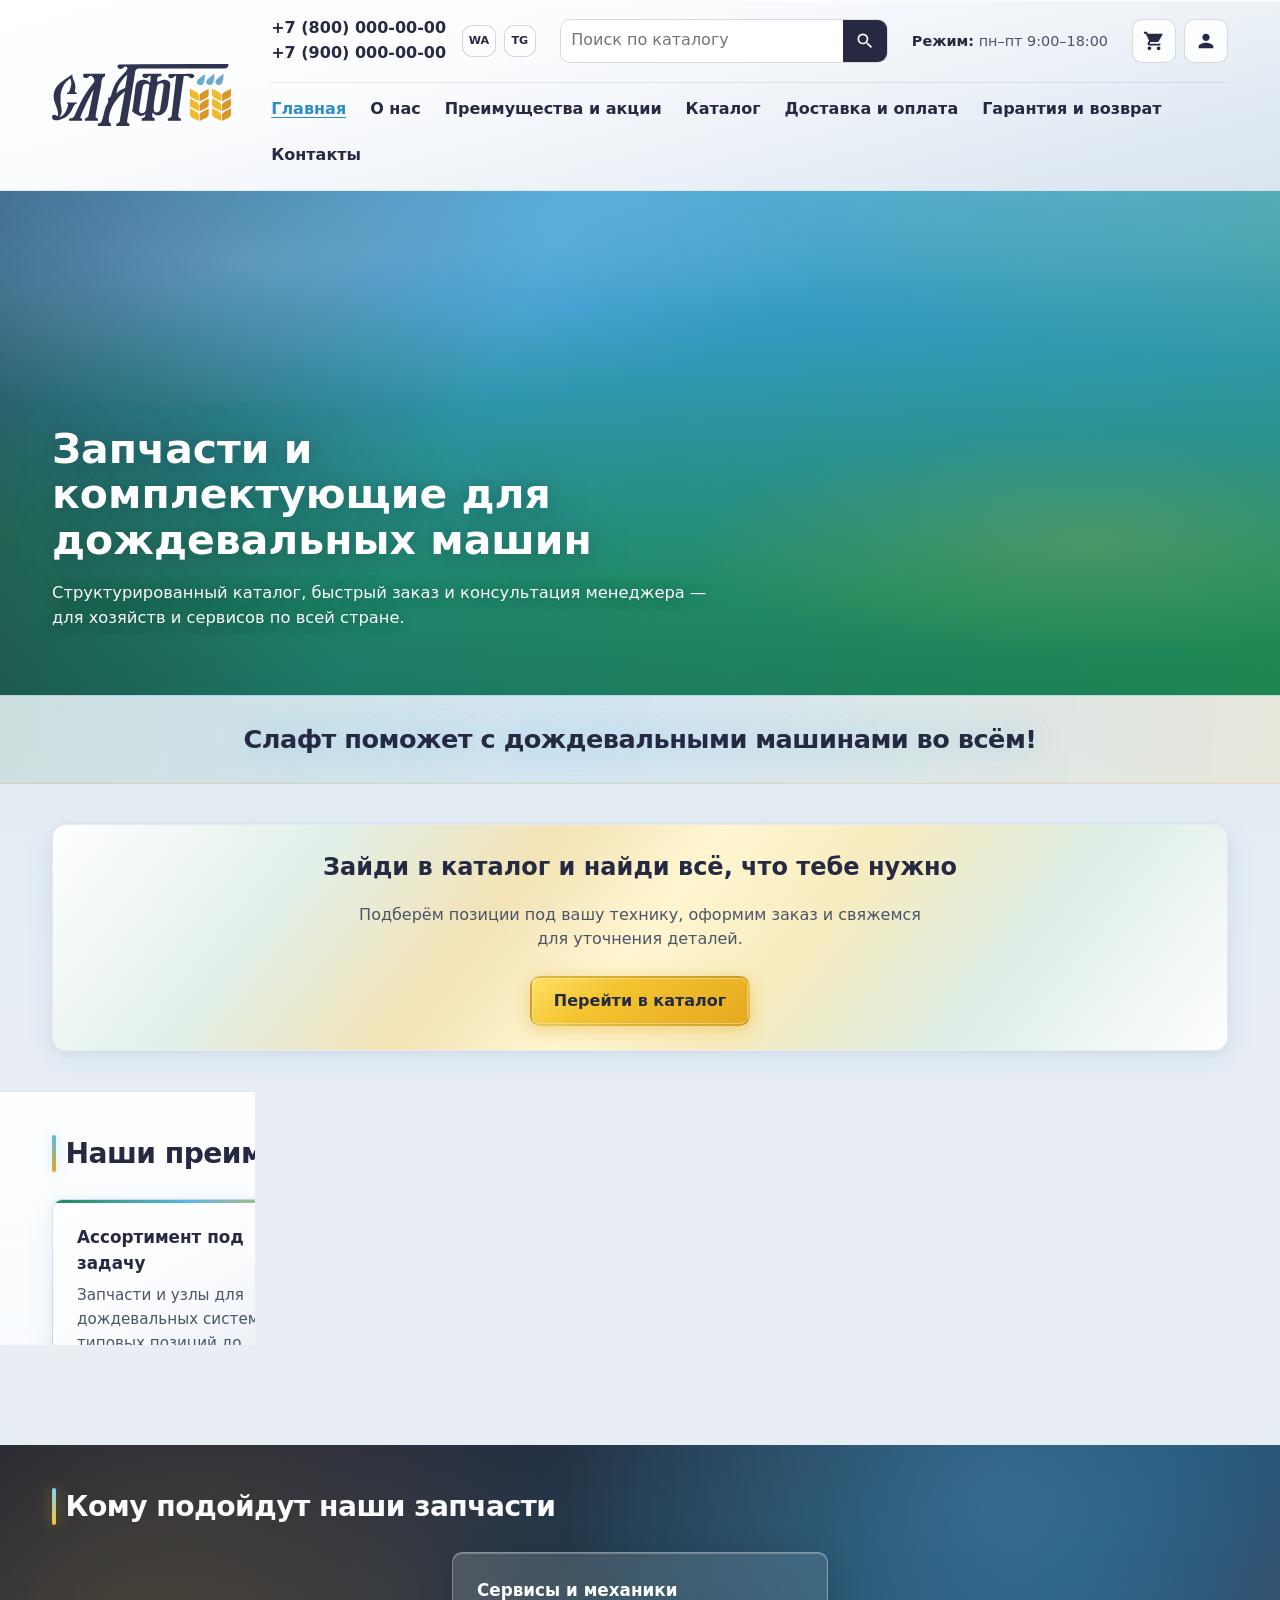
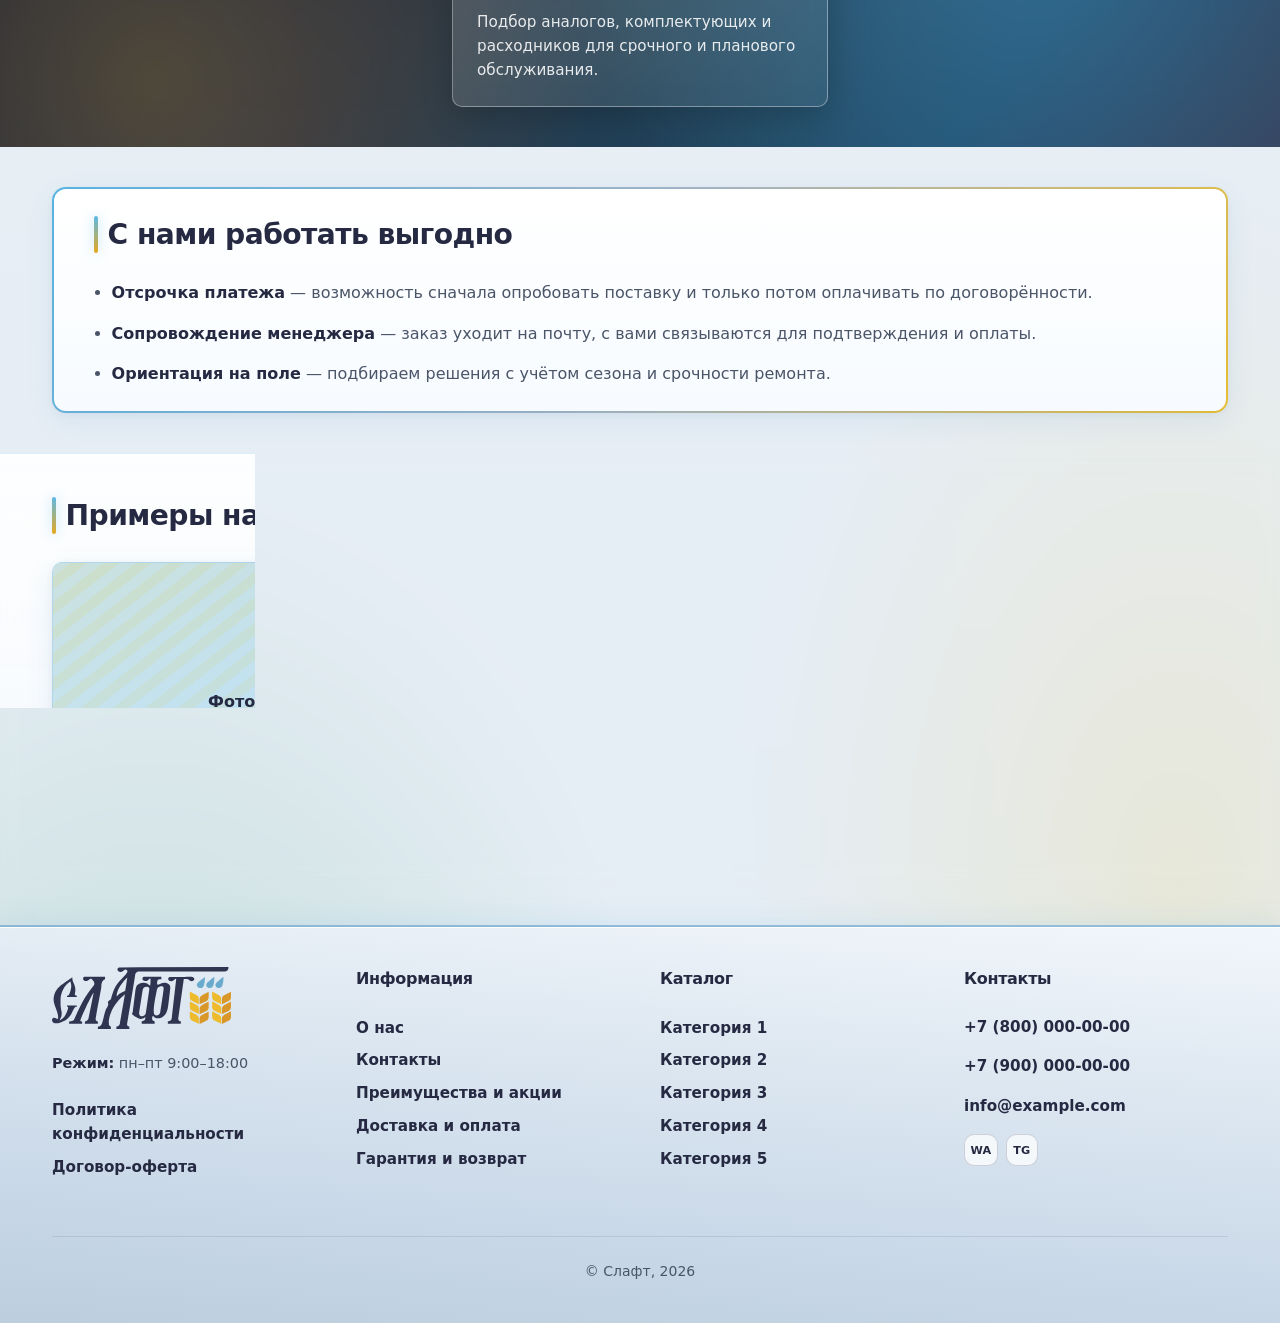
==== index.html @ 38a21431 "Add files via upload" ====
<!DOCTYPE html>
<html class="page-main" lang="ru">
<head>
    <meta charset="UTF-8">
    <meta name="viewport" content="width=device-width, initial-scale=1.0">
    <meta name="description" content="Слафт — запчасти и комплектующие для дождевальных машин. Каталог, доставка, консультации.">
    <title>Слафт — запчасти для дождевальных машин</title>
    <link rel="stylesheet" href="css/style.css">
</head>
<body class="page-main__body">
    <header class="header">
        <div class="layout header__layout">
            <div class="header__bar">
                <a class="header__logo" href="index.html">
                    <img class="header__logo-img" src="./img/logo.svg" width="180" height="62" alt="Слафт" fetchpriority="high" decoding="async">
                </a>
                <button class="header__burger" type="button" aria-expanded="false" aria-controls="header-panel" aria-label="Открыть меню">
                    <span class="header__burger-line" aria-hidden="true"></span>
                    <span class="header__burger-line" aria-hidden="true"></span>
                    <span class="header__burger-line" aria-hidden="true"></span>
                </button>
            </div>
            <div class="header__panel" id="header-panel">
                <div class="header__contacts">
                    <div class="header__phone">
                        <a class="header__phone-number" href="tel:+78000000000">+7 (800) 000-00-00</a>
                        <a class="header__phone-number" href="tel:+79000000000">+7 (900) 000-00-00</a>
                    </div>
                    <div class="header__social">
                        <a class="header__social-link" href="#" aria-label="WhatsApp (заглушка)">WA</a>
                        <a class="header__social-link" href="#" aria-label="Telegram (заглушка)">TG</a>
                    </div>
                </div>
                <form class="header__search" action="#" method="get" role="search">
                    <label class="visually-hidden" for="catalog-search">Поиск по каталогу</label>
                    <input class="header__search-input" id="catalog-search" type="search" name="q" placeholder="Поиск по каталогу" autocomplete="off">
                    <button class="header__search-btn" type="submit" aria-label="Искать">
                        <svg class="header__icon" width="20" height="20" viewBox="0 0 24 24" aria-hidden="true"><path fill="currentColor" d="M15.5 14h-.79l-.28-.27A6.471 6.471 0 0 0 16 9.5 6.5 6.5 0 1 0 9.5 16c1.61 0 3.09-.59 4.23-1.57l.27.28v.79l5 4.99L20.49 19l-4.99-5zm-6 0C7.01 14 5 11.99 5 9.5S7.01 5 9.5 5 14 7.01 14 9.5 11.99 14 9.5 14z"/></svg>
                    </button>
                </form>
                <p class="header__hours"><span class="header__hours-label">Режим:</span> пн–пт 9:00–18:00</p>
                <div class="header__actions">
                    <a class="header__action" href="#" aria-label="Корзина">
                        <svg class="header__icon" width="22" height="22" viewBox="0 0 24 24" aria-hidden="true"><path fill="currentColor" d="M7 18c-1.1 0-2 .9-2 2s.9 2 2 2 2-.9 2-2-.9-2-2-2zM1 2v2h2l3.6 7.59-1.35 2.45c-.15.28-.25.61-.25.96 0 1.1.9 2 2 2h12v-2H7.42c-.14 0-.25-.11-.25-.25l.03-.12L8.1 13h7.45c.75 0 1.41-.41 1.75-1.03L21.7 4H5.21l-.94-2H1zm16 16c-1.1 0-2 .9-2 2s.9 2 2 2 2-.9 2-2-.9-2-2-2z"/></svg>
                    </a>
                    <a class="header__action" href="#" aria-label="Личный кабинет">
                        <svg class="header__icon" width="22" height="22" viewBox="0 0 24 24" aria-hidden="true"><path fill="currentColor" d="M12 12c2.21 0 4-1.79 4-4s-1.79-4-4-4-4 1.79-4 4 1.79 4 4 4zm0 2c-2.67 0-8 1.34-8 4v2h16v-2c0-2.66-5.33-4-8-4z"/></svg>
                    </a>
                </div>
                <nav class="header__nav" aria-label="Основное меню">
                    <ul class="header__nav-list">
                        <li class="header__nav-item"><a class="header__nav-link header__nav-link--current" href="index.html">Главная</a></li>
                        <li class="header__nav-item"><a class="header__nav-link" href="#">О нас</a></li>
                        <li class="header__nav-item"><a class="header__nav-link" href="#">Преимущества и акции</a></li>
                        <li class="header__nav-item"><a class="header__nav-link" href="#">Каталог</a></li>
                        <li class="header__nav-item"><a class="header__nav-link" href="#">Доставка и оплата</a></li>
                        <li class="header__nav-item"><a class="header__nav-link" href="#">Гарантия и возврат</a></li>
                        <li class="header__nav-item"><a class="header__nav-link" href="#">Контакты</a></li>
                    </ul>
                </nav>
            </div>
        </div>
    </header>

    <main class="page-main__content">
        <section class="hero" aria-label="Главный баннер">
            <div class="hero__media" role="img" aria-label="Плейсхолдер: дождевальная машина на поле — фото будет добавлено"></div>
            <div class="layout hero__inner">
                <h1 class="hero__title">Запчасти и комплектующие для дождевальных машин</h1>
                <p class="hero__lead">Структурированный каталог, быстрый заказ и консультация менеджера — для хозяйств и сервисов по всей стране.</p>
            </div>
        </section>

        <section class="motto section section--tight">
            <div class="layout">
                <p class="motto__text">Слафт поможет с дождевальными машинами во всём!</p>
            </div>
        </section>

        <section class="cta-catalog section" aria-labelledby="cta-catalog-title">
            <div class="layout">
                <div class="cta-catalog__glow">
                    <div class="cta-catalog__inner">
                        <h2 class="cta-catalog__title" id="cta-catalog-title">Зайди в каталог и найди всё, что тебе нужно</h2>
                        <p class="cta-catalog__text">Подберём позиции под вашу технику, оформим заказ и свяжемся для уточнения деталей.</p>
                        <a class="button button--primary" href="#">Перейти в каталог</a>
                    </div>
                </div>
            </div>
        </section>

        <section class="advantages section section--alt" aria-labelledby="advantages-title">
            <div class="layout">
                <h2 class="section__title" id="advantages-title">Наши преимущества</h2>
                <ul class="grid-cards">
                    <li class="card card--metal">
                        <h3 class="card__title">Ассортимент под задачу</h3>
                        <p class="card__text">Запчасти и узлы для дождевальных систем — от типовых позиций до редких наименований.</p>
                    </li>
                    <li class="card card--metal">
                        <h3 class="card__title">Быстрый заказ</h3>
                        <p class="card__text">Соберите корзину в каталоге и отправьте заявку — менеджер перезвонит и подтвердит детали.</p>
                    </li>
                    <li class="card card--metal">
                        <h3 class="card__title">Понятная структура</h3>
                        <p class="card__text">Каталог и карточки товаров оформлены так, чтобы не теряться даже с медленным интернетом.</p>
                    </li>
                    <li class="card card--metal">
                        <h3 class="card__title">Работаем с техникой поля</h3>
                        <p class="card__text">Ориентируемся на сельхоз и сервис: сроки, логистика и реальные условия эксплуатации.</p>
                    </li>
                </ul>
            </div>
        </section>

        <section class="audience section section--bright" aria-labelledby="audience-title">
            <div class="layout">
                <h2 class="section__title section__title--on-dark" id="audience-title">Кому подойдут наши запчасти</h2>
                <ul class="grid-cards grid-cards--2">
                    <li class="card card--glass">
                        <h3 class="card__title">Хозяйства и агрохолдинги</h3>
                        <p class="card__text">Полив и обслуживание дождевальных машин на полях: регулярные закупки и плановый ремонт.</p>
                    </li>
                    <li class="card card--glass">
                        <h3 class="card__title">Сервисы и механики</h3>
                        <p class="card__text">Подбор аналогов, комплектующих и расходников для срочного и планового обслуживания.</p>
                    </li>
                    <li class="card card--glass">
                        <h3 class="card__title">Владельцы техники</h3>
                        <p class="card__text">Если сами ведёте ремонт — поможем с номенклатурой и консультацией по совместимости.</p>
                    </li>
                </ul>
            </div>
        </section>

        <section class="benefits section" aria-labelledby="benefits-title">
            <div class="layout">
                <div class="benefits__glow">
                    <div class="benefits__inner">
                        <h2 class="section__title" id="benefits-title">С нами работать выгодно</h2>
                        <ul class="benefits__list">
                            <li class="benefits__item"><strong class="benefits__strong">Отсрочка платежа</strong> — возможность сначала опробовать поставку и только потом оплачивать по договорённости.</li>
                            <li class="benefits__item"><strong class="benefits__strong">Сопровождение менеджера</strong> — заказ уходит на почту, с вами связываются для подтверждения и оплаты.</li>
                            <li class="benefits__item"><strong class="benefits__strong">Ориентация на поле</strong> — подбираем решения с учётом сезона и срочности ремонта.</li>
                        </ul>
                    </div>
                </div>
            </div>
        </section>

        <section class="portfolio section section--alt" aria-labelledby="portfolio-title">
            <div class="layout">
                <h2 class="section__title" id="portfolio-title">Примеры наших работ</h2>
                <ul class="portfolio__grid">
                    <li class="portfolio__item"><span class="portfolio__placeholder">Фото 1</span></li>
                    <li class="portfolio__item"><span class="portfolio__placeholder">Фото 2</span></li>
                    <li class="portfolio__item"><span class="portfolio__placeholder">Фото 3</span></li>
                </ul>
            </div>
        </section>
    </main>

    <footer class="footer">
        <div class="layout footer__layout">
            <div class="footer__col footer__col--brand">
                <a class="footer__logo" href="index.html">
                    <img class="footer__logo-img" src="./img/logo.svg" width="180" height="62" alt="Слафт" decoding="async" loading="lazy">
                </a>
                <p class="footer__hours"><span class="footer__hours-label">Режим:</span> пн–пт 9:00–18:00</p>
                <ul class="footer__legal">
                    <li><a class="footer__link" href="#">Политика конфиденциальности</a></li>
                    <li><a class="footer__link" href="#">Договор-оферта</a></li>
                </ul>
            </div>
            <nav class="footer__col footer__col--info" aria-labelledby="footer-info-title">
                <p class="footer__col-title" id="footer-info-title">Информация</p>
                <ul class="footer__list">
                    <li><a class="footer__link" href="#">О нас</a></li>
                    <li><a class="footer__link" href="#">Контакты</a></li>
                    <li><a class="footer__link" href="#">Преимущества и акции</a></li>
                    <li><a class="footer__link" href="#">Доставка и оплата</a></li>
                    <li><a class="footer__link" href="#">Гарантия и возврат</a></li>
                </ul>
            </nav>
            <nav class="footer__col footer__col--catalog" aria-labelledby="footer-catalog-title">
                <a class="footer__col-title footer__col-title--link" id="footer-catalog-title" href="#">Каталог</a>
                <ul class="footer__list">
                    <li><a class="footer__link" href="#">Категория 1</a></li>
                    <li><a class="footer__link" href="#">Категория 2</a></li>
                    <li><a class="footer__link" href="#">Категория 3</a></li>
                    <li><a class="footer__link" href="#">Категория 4</a></li>
                    <li><a class="footer__link" href="#">Категория 5</a></li>
                </ul>
            </nav>
            <div class="footer__col footer__col--contacts" aria-labelledby="footer-contacts-title">
                <p class="footer__col-title" id="footer-contacts-title">Контакты</p>
                <a class="footer__link footer__link--phone" href="tel:+78000000000">+7 (800) 000-00-00</a>
                <a class="footer__link footer__link--phone" href="tel:+79000000000">+7 (900) 000-00-00</a>
                <a class="footer__link footer__link--mail" href="mailto:info@example.com">info@example.com</a>
                <div class="footer__social">
                    <a class="footer__social-link" href="#" aria-label="WhatsApp (заглушка)">WA</a>
                    <a class="footer__social-link" href="#" aria-label="Telegram (заглушка)">TG</a>
                </div>
            </div>
            <p class="footer__copy">© Слафт, <span id="footer-year">2026</span></p>
        </div>
    </footer>

    <script src="js/main.js" defer></script>
</body>
</html>
---- css/style.css ----
:root {
    --color-steel-dark: #252a42;
    --color-steel-mid: #35425c;
    --color-sky: #5cb8e5;
    --color-sky-deep: #2e8ec4;
    --color-gold: #f4c430;
    --color-gold-deep: #e5a820;
    --color-field: #1f8a55;
    --color-field-soft: rgba(31, 138, 85, 0.12);
    --color-metal-1: #eef2f7;
    --color-metal-2: #a8b8c8;
    --color-metal-3: #fbfcfe;
    --color-bg-page: #e8eef4;
    --color-bg-card: #fff;
    --color-text: #151a28;
    --color-text-muted: #4a5568;
    --color-text-on-dark: #f8fafc;
    --space-xs: 0.5rem;
    --space-sm: 1rem;
    --space-md: 1.5rem;
    --space-lg: 2.5rem;
    --space-xl: 4rem;
    --radius: 10px;
    --radius-lg: 14px;
    --shadow-soft: 0 10px 32px rgba(46, 142, 196, 0.12), 0 4px 12px rgba(47, 53, 80, 0.06);
    --shadow-card: 0 8px 28px rgba(46, 142, 196, 0.1), 0 2px 8px rgba(47, 53, 80, 0.06);
    --layout-max: 100%;
    --header-z: 100;
    --transition: 0.2s ease;
}

*,
*::before,
*::after {
    box-sizing: border-box;
}

html {
    scroll-behavior: smooth;
}

@media (prefers-reduced-motion: reduce) {
    html {
        scroll-behavior: auto;
    }
}

body {
    margin: 0;
    font-family: system-ui, -apple-system, "Segoe UI", Roboto, Ubuntu, "Helvetica Neue", sans-serif;
    font-size: 1rem;
    line-height: 1.55;
    color: var(--color-text);
    background-color: var(--color-bg-page);
    background-image:
        radial-gradient(ellipse 100% 70% at 50% -10%, rgba(92, 184, 229, 0.28), transparent 50%),
        radial-gradient(ellipse 80% 55% at 12% 100%, rgba(31, 138, 85, 0.18), transparent 52%),
        radial-gradient(ellipse 70% 50% at 92% 85%, rgba(244, 196, 48, 0.14), transparent 48%),
        linear-gradient(180deg, #dfe8f2 0%, var(--color-bg-page) 38%, #e4edf5 100%);
}

img {
    max-width: 100%;
    height: auto;
    display: block;
}

a {
    color: var(--color-sky-deep);
    text-decoration-thickness: 1px;
    text-underline-offset: 0.15em;
}

a:hover {
    color: var(--color-steel-dark);
}

.visually-hidden {
    position: absolute;
    width: 1px;
    height: 1px;
    padding: 0;
    margin: -1px;
    overflow: hidden;
    clip: rect(0, 0, 0, 0);
    white-space: nowrap;
    border: 0;
}

.layout {
    width: 100%;
    max-width: var(--layout-max);
    margin-inline: auto;
    padding-inline: var(--space-sm);
}

@media (min-width: 768px) {
    .layout {
        padding-inline: var(--space-md);
    }
}

@media (min-width: 1024px) {
    :root {
        --layout-max: min(1240px, calc(100vw - 3rem));
    }
}

@media (min-width: 1280px) {
    :root {
        --layout-max: min(1380px, calc(100vw - 3.5rem));
    }
}

@media (min-width: 1440px) {
    :root {
        --layout-max: min(1520px, calc(100vw - 4rem));
    }
}

@media (min-width: 1920px) {
    :root {
        --layout-max: min(1680px, calc(100vw - 5rem));
    }
}

.section {
    padding-block: var(--space-lg);
}

.section--tight {
    padding-block: var(--space-md);
}

.section--alt {
    background: linear-gradient(180deg, rgba(255, 255, 255, 0.92) 0%, rgba(248, 251, 255, 0.88) 100%);
    backdrop-filter: blur(8px);
    border-block: 1px solid rgba(92, 184, 229, 0.2);
    box-shadow: inset 0 1px 0 rgba(255, 255, 255, 0.9);
}

.section__title {
    position: relative;
    margin: 0 0 var(--space-md);
    font-size: clamp(1.35rem, 2.2vw, 1.85rem);
    font-weight: 800;
    color: var(--color-steel-dark);
    letter-spacing: -0.02em;
    padding-left: 0.85rem;
}

.section__title::before {
    content: "";
    position: absolute;
    left: 0;
    top: 0.12em;
    bottom: 0.12em;
    width: 4px;
    border-radius: 2px;
    background: linear-gradient(180deg, var(--color-sky), var(--color-gold-deep));
    box-shadow: 0 0 12px rgba(92, 184, 229, 0.45);
}

.section__title--on-dark {
    color: var(--color-text-on-dark);
}

.section__title--on-dark::before {
    background: linear-gradient(180deg, #7fd4ff, var(--color-gold));
    box-shadow: 0 0 14px rgba(244, 196, 48, 0.5);
}

.section__lead {
    margin: calc(-1 * var(--space-sm)) 0 var(--space-md);
    color: var(--color-text-muted);
    max-width: 42rem;
}

.header {
    position: sticky;
    top: 0;
    z-index: var(--header-z);
    background: linear-gradient(165deg, #fff 0%, var(--color-metal-3) 35%, #d8e4ef 100%);
    border-bottom: 1px solid rgba(47, 53, 80, 0.1);
    box-shadow:
        0 1px 0 rgba(255, 255, 255, 0.85) inset,
        0 12px 40px rgba(46, 142, 196, 0.12);
}

.header__layout {
    padding-block: var(--space-sm);
}

.header__bar {
    display: flex;
    align-items: center;
    justify-content: space-between;
    gap: var(--space-sm);
}

.header__logo {
    flex-shrink: 0;
    text-decoration: none;
    position: relative;
    z-index: 2;
    display: inline-flex;
    align-items: center;
    line-height: 0;
}

.header__logo:hover {
    opacity: 0.92;
}

.header__logo-img {
    display: block;
    width: clamp(148px, 32vw, 200px);
    height: auto;
    max-height: 58px;
    object-fit: contain;
    object-position: left center;
}

.header__burger {
    display: flex;
    flex-direction: column;
    justify-content: center;
    gap: 5px;
    width: 44px;
    height: 44px;
    padding: 0;
    border: 1px solid rgba(47, 53, 80, 0.2);
    border-radius: var(--radius);
    background: rgba(255, 255, 255, 0.65);
    cursor: pointer;
    transition: background var(--transition), border-color var(--transition);
}

.header__burger:hover {
    background: #fff;
    border-color: var(--color-sky);
}

.header__burger-line {
    display: block;
    width: 20px;
    height: 2px;
    margin-inline: auto;
    background: var(--color-steel-dark);
    border-radius: 1px;
    transition: transform var(--transition), opacity var(--transition);
}

.header__panel {
    display: none;
    flex-direction: column;
    gap: var(--space-md);
    padding-top: var(--space-md);
    border-top: 1px solid rgba(47, 53, 80, 0.1);
    margin-top: var(--space-sm);
}

.header--nav-open .header__panel {
    display: flex;
}

.header--nav-open .header__burger-line:nth-child(1) {
    transform: translateY(7px) rotate(45deg);
}

.header--nav-open .header__burger-line:nth-child(2) {
    opacity: 0;
}

.header--nav-open .header__burger-line:nth-child(3) {
    transform: translateY(-7px) rotate(-45deg);
}

@media (min-width: 960px) {
    .header__burger {
        display: none;
    }

    .header__layout {
        display: grid;
        grid-template-columns: max-content minmax(0, 1fr);
        grid-template-rows: auto auto;
        align-items: center;
        column-gap: var(--space-lg);
        row-gap: var(--space-sm);
        padding-block: var(--space-sm);
    }

    .header__bar {
        display: contents;
    }

    .header__logo {
        grid-column: 1;
        grid-row: 1 / -1;
        align-self: center;
    }

    .header__logo-img {
        width: clamp(168px, 14vw, 220px);
        max-height: 62px;
    }

    .header__panel {
        grid-column: 2;
        grid-row: 1 / -1;
        display: grid;
        grid-template-columns: max-content minmax(12rem, 1fr) auto auto;
        grid-template-rows: auto auto;
        align-items: center;
        column-gap: var(--space-md);
        row-gap: var(--space-sm);
        padding-top: 0;
        margin-top: 0;
        border-top: none;
    }

    .header__contacts {
        grid-column: 1;
        grid-row: 1;
        justify-self: start;
        max-width: max-content;
    }

    .header__search {
        grid-column: 2;
        grid-row: 1;
        width: 100%;
        min-width: 0;
        justify-self: stretch;
    }

    .header__hours {
        grid-column: 3;
        grid-row: 1;
        margin: 0;
        text-align: left;
        white-space: nowrap;
        justify-self: start;
    }

    .header__actions {
        grid-column: 4;
        grid-row: 1;
        display: flex;
        gap: var(--space-xs);
        justify-self: end;
    }

    .header__nav {
        grid-column: 1 / -1;
        grid-row: 2;
        padding-top: var(--space-xs);
        border-top: 1px solid rgba(47, 53, 80, 0.1);
    }

    .header__panel,
    .header--nav-open .header__panel {
        display: grid;
    }
}

.header__contacts {
    display: flex;
    flex-wrap: wrap;
    align-items: center;
    gap: var(--space-xs) var(--space-sm);
}

.header__phone {
    display: flex;
    flex-direction: column;
}

.header__phone-number {
    font-weight: 600;
    color: var(--color-steel-dark);
    text-decoration: none; 
}

.header__phone-number:hover {
    color: var(--color-sky-deep);
}

.header__social {
    display: flex;
    gap: var(--space-xs);
}

.header__social-link {
    display: inline-flex;
    align-items: center;
    justify-content: center;
    min-width: 2rem;
    height: 2rem;
    padding: 0 0.35rem;
    font-size: 0.7rem;
    font-weight: 700;
    color: var(--color-steel-dark);
    text-decoration: none;
    border: 1px solid rgba(47, 53, 80, 0.2);
    border-radius: var(--radius);
    background: rgba(255, 255, 255, 0.7);
}

.header__social-link:hover {
    border-color: var(--color-gold-deep);
    color: var(--color-gold-deep);
}

.header__hours {
    margin: 0;
    font-size: 0.9rem;
    color: var(--color-text-muted);
}

.header__hours-label {
    font-weight: 600;
    color: var(--color-steel-dark);
}

.header__search {
    display: flex;
    align-items: stretch;
    width: 100%;
    max-width: 100%;
    border: 1px solid rgba(47, 53, 80, 0.18);
    border-radius: var(--radius);
    overflow: hidden;
    background: #fff;
}

.header__search-input {
    flex: 1;
    min-width: 0;
    padding: 0.55rem 0.65rem;
    border: none;
    font: inherit;
}

.header__search-input:focus {
    outline: none;
}

.header__search:focus-within {
    border-color: var(--color-sky);
    box-shadow: 0 0 0 2px rgba(105, 170, 205, 0.25);
}

.header__search-btn {
    display: flex;
    align-items: center;
    justify-content: center;
    width: 44px;
    border: none;
    background: var(--color-steel-dark);
    color: #fff;
    cursor: pointer;
    transition: background var(--transition);
}

.header__search-btn:hover {
    background: var(--color-sky-deep);
}

.header__actions {
    display: flex;
    gap: var(--space-xs);
}

.header__action {
    display: flex;
    align-items: center;
    justify-content: center;
    width: 44px;
    height: 44px;
    color: var(--color-steel-dark);
    text-decoration: none;
    border: 1px solid rgba(47, 53, 80, 0.18);
    border-radius: var(--radius);
    background: rgba(255, 255, 255, 0.85);
    transition: border-color var(--transition), color var(--transition);
}

.header__action:hover {
    border-color: var(--color-sky);
    color: var(--color-sky-deep);
}

.header__icon {
    flex-shrink: 0;
}

.header__nav-list {
    list-style: none;
    margin: 0;
    padding: 0;
    display: flex;
    flex-direction: column;
    gap: var(--space-xs);
}

@media (min-width: 960px) {
    .header__nav-list {
        flex-direction: row;
        flex-wrap: wrap;
        gap: var(--space-xs) var(--space-md);
    }
}

.header__nav-link {
    display: block;
    padding: 0.4rem 0;
    font-weight: 600;
    color: var(--color-steel-dark);
    text-decoration: none;
    border-radius: 4px;
}

.header__nav-link:hover {
    color: var(--color-sky-deep);
}

.header__nav-link--current {
    color: var(--color-sky-deep);
    text-decoration: underline;
    text-underline-offset: 0.2em;
}

.hero {
    position: relative;
    min-height: min(52vh, 420px);
    display: flex;
    align-items: flex-end;
    overflow: hidden;
}

@media (min-width: 1280px) {
    .hero {
        min-height: min(56vh, 520px);
    }
}

@media (min-width: 1920px) {
    .hero {
        min-height: min(58vh, 620px);
    }
}

.hero__media {
    position: absolute;
    inset: 0;
    background:
        linear-gradient(115deg, rgba(37, 42, 66, 0.55) 0%, rgba(46, 142, 196, 0.25) 38%, rgba(31, 138, 85, 0.45) 100%),
        linear-gradient(185deg, #7ec8f0 0%, #3a9fd4 28%, #1f8a55 72%, #146b40 100%);
    background-size: cover;
    background-position: center;
}

.hero::after {
    content: "";
    position: absolute;
    inset: 0;
    z-index: 0;
    pointer-events: none;
    background: radial-gradient(ellipse 90% 60% at 20% 15%, rgba(255, 255, 255, 0.22), transparent 50%),
        radial-gradient(ellipse 70% 50% at 85% 70%, rgba(244, 196, 48, 0.18), transparent 45%);
    opacity: 0.95;
}

@media (prefers-reduced-motion: no-preference) {
    .hero::after {
        animation: hero-glint 14s ease-in-out infinite alternate;
    }
}

@keyframes hero-glint {
    from {
        opacity: 0.75;
    }

    to {
        opacity: 1;
    }
}

@media (prefers-reduced-motion: reduce) {
    .hero::after {
        animation: none;
        opacity: 0.9;
    }
}

.hero__inner {
    position: relative;
    z-index: 1;
    padding-block: var(--space-lg) var(--space-xl);
}

.hero__title {
    margin: 0 0 var(--space-sm);
    max-width: min(22ch, 96%);
    font-size: clamp(1.55rem, 3.2vw, 2.65rem);
    font-weight: 800;
    line-height: 1.12;
    color: #fff;
    text-shadow:
        0 2px 24px rgba(0, 0, 0, 0.35),
        0 0 40px rgba(92, 184, 229, 0.35);
}

@media (min-width: 1440px) {
    .hero__title {
        max-width: min(30ch, 95%);
    }
}

.hero__lead {
    margin: 0;
    max-width: min(42rem, 95%);
    font-size: clamp(1.02rem, 1.2vw, 1.15rem);
    color: rgba(255, 255, 255, 0.98);
    text-shadow:
        0 1px 14px rgba(0, 0, 0, 0.28),
        0 0 20px rgba(31, 138, 85, 0.25);
}

.motto {
    text-align: center;
    background: linear-gradient(
        95deg,
        rgba(31, 138, 85, 0.12) 0%,
        rgba(92, 184, 229, 0.14) 45%,
        rgba(244, 196, 48, 0.12) 100%
    );
    border-top: 1px solid rgba(92, 184, 229, 0.28);
    border-bottom: 1px solid rgba(229, 168, 32, 0.22);
}

.motto__text {
    margin: 0;
    font-size: clamp(1.2rem, 2.2vw, 1.6rem);
    font-weight: 800;
    letter-spacing: -0.02em;
    color: var(--color-steel-dark);
    text-shadow: 0 0 28px rgba(92, 184, 229, 0.35);
}

.cta-catalog__glow {
    padding: 0;
    border-radius: var(--radius-lg);
    background: transparent;
}

.cta-catalog__inner {
    position: relative;
    overflow: hidden;
    isolation: isolate;
    padding: var(--space-md) var(--space-lg);
    border-radius: var(--radius-lg);
    text-align: center;
    background: #fff;
    border: 1px solid rgba(47, 53, 80, 0.1);
    box-shadow: var(--shadow-card);
}

.cta-catalog__inner::before {
    content: "";
    position: absolute;
    top: -130%;
    right: -130%;
    bottom: -130%;
    left: -130%;
    z-index: 0;
    pointer-events: none;
    background: linear-gradient(
        308deg,
        transparent 36%,
        rgba(31, 138, 85, 0.16) 42%,
        rgba(234, 205, 88, 0.42) 46.5%,
        rgba(255, 244, 200, 0.92) 50%,
        rgba(220, 175, 45, 0.38) 53.5%,
        rgba(31, 138, 85, 0.14) 58%,
        transparent 64%
    );
    animation: cta-metal-shine 7s ease-in-out infinite alternate;
    opacity: 0.92;
}

@media (prefers-reduced-motion: reduce) {
    .cta-catalog__inner::before {
        animation: none;
        transform: translate(-10%, -10%);
        opacity: 0.55;
    }
}

@keyframes cta-metal-shine {
    0% {
        transform: translate(32%, 32%);
    }

    100% {
        transform: translate(-32%, -32%);
    }
}

.cta-catalog__inner > * {
    position: relative;
    z-index: 1;
}

.cta-catalog__title {
    margin: 0 0 var(--space-sm);
    font-size: clamp(1.2rem, 2.2vw, 1.5rem);
    color: var(--color-steel-dark);
}

.cta-catalog__text {
    margin: 0 0 var(--space-md);
    color: var(--color-text-muted);
    max-width: 36rem;
    margin-inline: auto;
}

.button {
    display: inline-flex;
    align-items: center;
    justify-content: center;
    padding: 0.65rem 1.35rem;
    font: inherit;
    font-weight: 700;
    text-decoration: none;
    border-radius: var(--radius);
    border: 2px solid transparent;
    cursor: pointer;
    transition: background var(--transition), color var(--transition), border-color var(--transition), transform var(--transition);
}

.button--primary {
    background: linear-gradient(145deg, #ffe066 0%, var(--color-gold) 35%, var(--color-gold-deep) 100%);
    color: var(--color-steel-dark);
    border-color: rgba(47, 53, 80, 0.12);
    box-shadow:
        0 4px 18px rgba(229, 168, 32, 0.45),
        0 0 0 1px rgba(255, 255, 255, 0.35) inset;
}

.button--primary:hover {
    transform: translateY(-1px);
    color: var(--color-steel-dark);
}

@media (prefers-reduced-motion: reduce) {
    .button--primary:hover {
        transform: none;
    }
}

.grid-cards {
    list-style: none;
    margin: 0;
    padding: 0;
    display: grid;
    gap: var(--space-md);
    grid-template-columns: 1fr;
}

@media (min-width: 600px) {
    .grid-cards {
        grid-template-columns: repeat(2, 1fr);
    }
}

@media (min-width: 960px) {
    .grid-cards {
        grid-template-columns: repeat(4, 1fr);
    }

    .grid-cards--2 {
        grid-template-columns: repeat(3, 1fr);
    }
}

.card {
    margin: 0;
    padding: var(--space-md);
    border-radius: var(--radius);
}

.card__title {
    margin: 0 0 var(--space-xs);
    font-size: 1.05rem;
    color: var(--color-steel-dark);
}

.card__text {
    margin: 0;
    font-size: 0.95rem;
    color: var(--color-text-muted);
}

.card--metal {
    position: relative;
    overflow: hidden;
    background: linear-gradient(150deg, #fff 0%, var(--color-metal-3) 45%, #dce6f0 100%);
    border: 1px solid rgba(46, 142, 196, 0.22);
    box-shadow: var(--shadow-card), inset 0 1px 0 rgba(255, 255, 255, 0.95);
}

.card--metal::before {
    content: "";
    position: absolute;
    top: 0;
    left: 0;
    right: 0;
    height: 3px;
    background: linear-gradient(90deg, var(--color-field), var(--color-sky), var(--color-gold));
    border-radius: var(--radius) var(--radius) 0 0;
}

.section--bright {
    background: linear-gradient(128deg, #1a1f35 0%, var(--color-steel-dark) 35%, #1e4a6b 78%, var(--color-steel-mid) 100%);
    color: var(--color-text-on-dark);
    position: relative;
}

.section--bright::before {
    content: "";
    position: absolute;
    inset: 0;
    background: radial-gradient(circle at 78% 18%, rgba(92, 184, 229, 0.35), transparent 42%),
        radial-gradient(circle at 12% 78%, rgba(244, 196, 48, 0.22), transparent 38%),
        radial-gradient(circle at 50% 50%, rgba(31, 138, 85, 0.12), transparent 55%);
    pointer-events: none;
}

.section--bright .layout {
    position: relative;
    z-index: 1;
}

.card--glass {
    background: linear-gradient(145deg, rgba(255, 255, 255, 0.16), rgba(255, 255, 255, 0.06));
    border: 1px solid rgba(255, 255, 255, 0.35);
    backdrop-filter: blur(10px);
    box-shadow: 0 8px 32px rgba(0, 0, 0, 0.2), inset 0 1px 0 rgba(255, 255, 255, 0.25);
}

.card--glass .card__title {
    color: #fff;
}

.card--glass .card__text {
    color: rgba(255, 255, 255, 0.88);
}

.benefits__glow {
    padding: 2px;
    border-radius: var(--radius-lg);
    background: linear-gradient(
        120deg,
        var(--color-sky),
        var(--color-metal-2),
        var(--color-gold),
        var(--color-sky-deep),
        var(--color-sky)
    );
    background-size: 200% 200%;
    animation: benefits-gradient-flow 12s linear infinite;
}

@media (prefers-reduced-motion: reduce) {
    .benefits__glow {
        animation: none;
        background-size: 100% 100%;
    }
}

@keyframes benefits-gradient-flow {
    0% {
        background-position: 0% 50%;
    }

    50% {
        background-position: 100% 50%;
    }

    100% {
        background-position: 0% 50%;
    }
}

.benefits__inner {
    padding: var(--space-md) var(--space-lg);
    border-radius: calc(var(--radius-lg) - 2px);
    background: linear-gradient(180deg, #fff 0%, #f7fbff 100%);
    box-shadow: var(--shadow-card);
}

.benefits__list {
    margin: 0;
    padding-left: 1.1rem;
    color: var(--color-text-muted);
}

.benefits__item {
    margin-bottom: var(--space-sm);
}

.benefits__item:last-child {
    margin-bottom: 0;
}

.benefits__strong {
    color: var(--color-steel-dark);
}

.portfolio__grid {
    list-style: none;
    margin: 0;
    padding: 0;
    display: grid;
    gap: var(--space-md);
    grid-template-columns: 1fr;
}

@media (min-width: 600px) {
    .portfolio__grid {
        grid-template-columns: repeat(3, 1fr);
    }
}

.portfolio__item {
    aspect-ratio: 4 / 3;
    border-radius: var(--radius);
    overflow: hidden;
    border: 1px solid rgba(46, 142, 196, 0.25);
    box-shadow: var(--shadow-card);
    background: linear-gradient(145deg, #e8f4fc, #d4e8f7);
}

.portfolio__placeholder {
    display: flex;
    align-items: center;
    justify-content: center;
    width: 100%;
    height: 100%;
    font-weight: 700;
    color: var(--color-steel-dark);
    background: repeating-linear-gradient(
        -38deg,
        rgba(92, 184, 229, 0.22),
        rgba(92, 184, 229, 0.22) 10px,
        rgba(31, 138, 85, 0.14) 10px,
        rgba(31, 138, 85, 0.14) 20px
    ),
        linear-gradient(160deg, rgba(244, 196, 48, 0.15), transparent 60%);
}

.footer {
    margin-top: var(--space-lg);
    padding-block: var(--space-lg);
    color: var(--color-text);
    background: linear-gradient(185deg, #f2f6fb 0%, #dbe6f0 38%, #c9d8e8 72%, #bccedd 100%);
    border-top: 2px solid rgba(46, 142, 196, 0.35);
    box-shadow:
        inset 0 1px 0 rgba(255, 255, 255, 0.85),
        0 -6px 24px rgba(46, 142, 196, 0.08);
}

.footer__layout {
    display: grid;
    grid-template-columns: 1fr;
    gap: var(--space-lg);
    align-items: start;
    text-align: left;
}

@media (min-width: 720px) {
    .footer__layout {
        grid-template-columns: repeat(2, minmax(0, 1fr));
        column-gap: var(--space-lg);
        row-gap: var(--space-lg);
    }
}

@media (min-width: 1024px) {
    .footer__layout {
        grid-template-columns: repeat(4, minmax(0, 1fr));
        column-gap: var(--space-lg);
    }
}

.footer__col {
    display: flex;
    flex-direction: column;
    align-items: flex-start;
    gap: var(--space-sm);
    min-width: 0;
}

.footer__col--brand {
    gap: var(--space-md);
}

.footer__col-title {
    margin: 0 0 var(--space-xs);
    font-size: 1rem;
    font-weight: 800;
    color: var(--color-steel-dark);
    letter-spacing: -0.02em;
}

.footer__col-title--link {
    display: inline-block;
    margin-bottom: var(--space-xs);
    text-decoration: none;
    color: var(--color-steel-dark);
}

.footer__col-title--link:hover {
    color: var(--color-sky-deep);
}

.footer__logo {
    display: flex;
    align-items: center;
    justify-content: flex-start;
    padding: 0;
    text-decoration: none;
    background: transparent;
    border: none;
    border-radius: var(--radius);
    box-shadow: none;
    min-width: 0;
    flex-shrink: 0;
}

.footer__logo:hover {
    opacity: 0.88;
}

.footer__logo:focus-visible {
    outline: 2px solid var(--color-sky-deep);
    outline-offset: 4px;
}

.footer__logo-img {
    display: block;
    width: 180px;
    max-width: min(180px, 100%);
    height: auto;
    aspect-ratio: 180 / 62;
    object-fit: contain;
    object-position: left center;
    filter: none;
}

.footer__legal {
    list-style: none;
    margin: 0;
    padding: 0;
    display: flex;
    flex-direction: column;
    gap: var(--space-xs);
    width: 100%;
}

.footer__list {
    list-style: none;
    margin: 0;
    padding: 0;
    display: flex;
    flex-direction: column;
    gap: var(--space-xs);
    width: 100%;
}

.footer__link {
    color: var(--color-steel-dark);
    text-decoration: none;
    font-weight: 600;
    font-size: 0.95rem;
}

.footer__link:hover {
    color: var(--color-sky-deep);
}

.footer__link--phone,
.footer__link--mail {
    word-break: break-word;
}

.footer__hours {
    margin: 0;
    font-size: 0.9rem;
    color: var(--color-text-muted);
    line-height: 1.45;
}

.footer__hours-label {
    font-weight: 600;
    color: var(--color-steel-dark);
}

.footer__social {
    display: flex;
    flex-direction: row;
    flex-wrap: wrap;
    align-items: center;
    gap: var(--space-xs);
}

.footer__social-link {
    display: inline-flex;
    align-items: center;
    justify-content: center;
    min-width: 2rem;
    height: 2rem;
    padding: 0 0.35rem;
    font-size: 0.7rem;
    font-weight: 700;
    color: var(--color-steel-dark);
    text-decoration: none;
    border: 1px solid rgba(47, 53, 80, 0.2);
    border-radius: var(--radius);
    background: rgba(255, 255, 255, 0.75);
}

.footer__social-link:hover {
    border-color: var(--color-gold-deep);
    color: var(--color-gold-deep);
}

.footer__copy {
    grid-column: 1 / -1;
    margin: 0;
    padding-top: var(--space-md);
    margin-top: var(--space-sm);
    border-top: 1px solid rgba(47, 53, 80, 0.12);
    font-size: 0.875rem;
    color: var(--color-text-muted);
    text-align: center;
    justify-self: stretch;
    width: 100%;
}
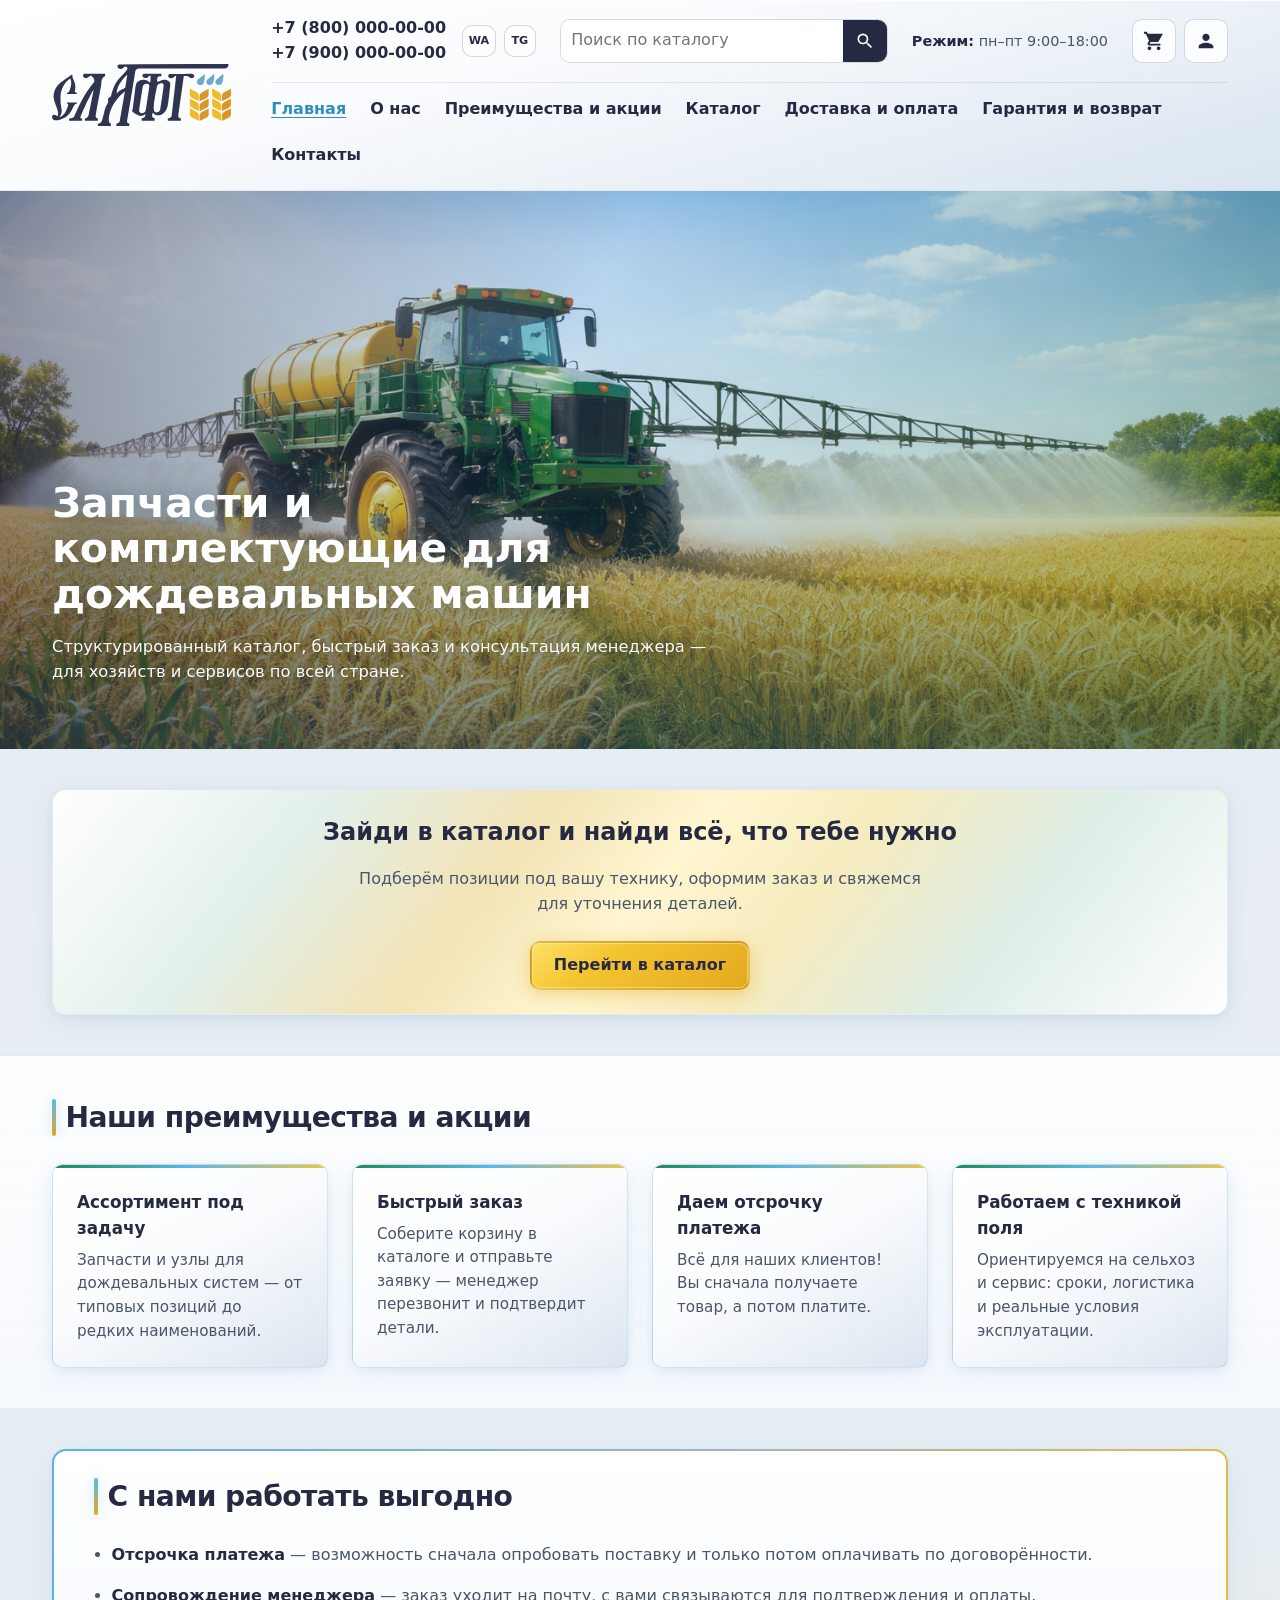
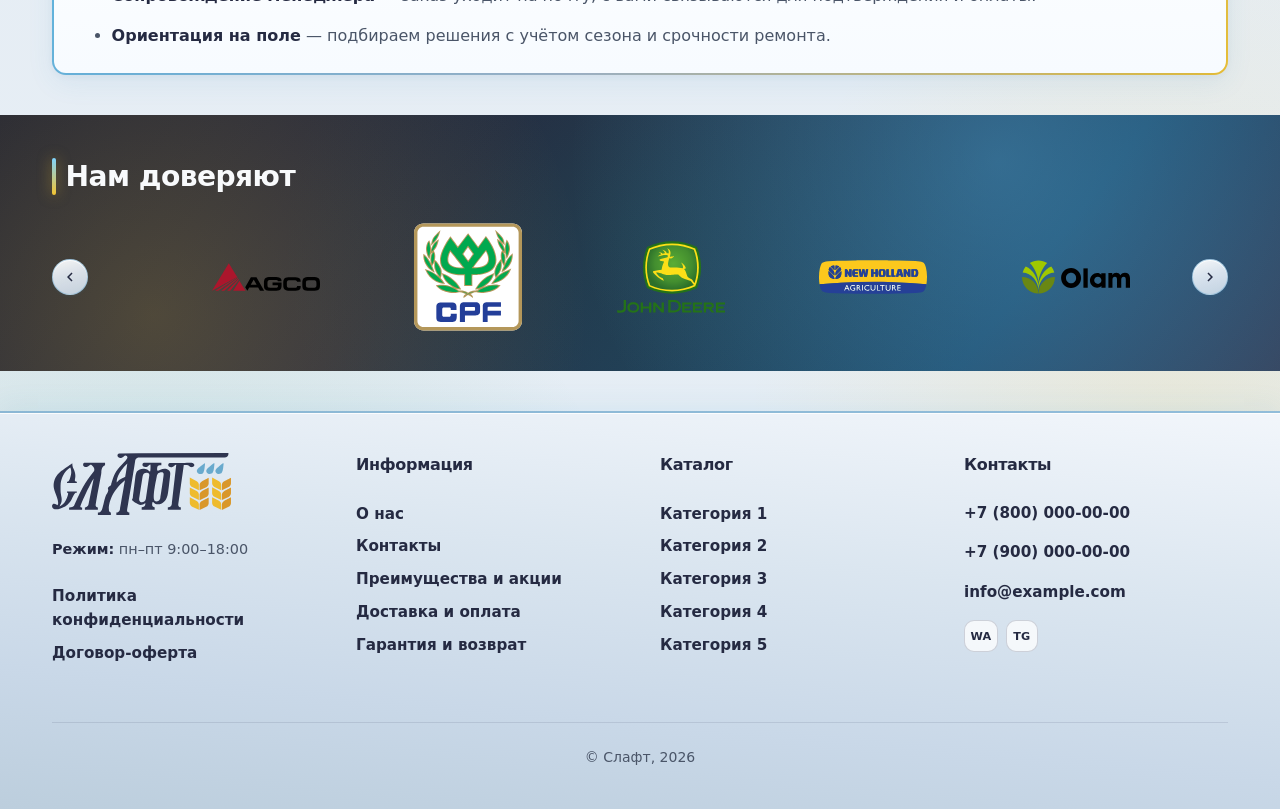
==== commit 097e2362: "Add files via upload" ====
--- a/index.html
+++ b/index.html
@@ -6,6 +6,7 @@
     <meta name="description" content="Слафт — запчасти и комплектующие для дождевальных машин. Каталог, доставка, консультации.">
     <title>Слафт — запчасти для дождевальных машин</title>
     <link rel="stylesheet" href="css/style.css">
+    <link rel="stylesheet" href="https://cdn.jsdelivr.net/npm/swiper@11/swiper-bundle.min.css">
 </head>
 <body class="page-main__body">
     <header class="header">
@@ -64,18 +65,20 @@
 
     <main class="page-main__content">
         <section class="hero" aria-label="Главный баннер">
-            <div class="hero__media" role="img" aria-label="Плейсхолдер: дождевальная машина на поле — фото будет добавлено"></div>
+            <div class="hero__media">
+                <img class="hero__img" src="./img/main-hero.png" width="1920" height="1080" alt="Дождевальная техника на поле" fetchpriority="high" decoding="async">
+            </div>
             <div class="layout hero__inner">
                 <h1 class="hero__title">Запчасти и комплектующие для дождевальных машин</h1>
                 <p class="hero__lead">Структурированный каталог, быстрый заказ и консультация менеджера — для хозяйств и сервисов по всей стране.</p>
             </div>
         </section>
 
-        <section class="motto section section--tight">
+        <!-- <section class="motto section section--tight">
             <div class="layout">
                 <p class="motto__text">Слафт поможет с дождевальными машинами во всём!</p>
             </div>
-        </section>
+        </section> -->
 
         <section class="cta-catalog section" aria-labelledby="cta-catalog-title">
             <div class="layout">
@@ -91,7 +94,7 @@
 
         <section class="advantages section section--alt" aria-labelledby="advantages-title">
             <div class="layout">
-                <h2 class="section__title" id="advantages-title">Наши преимущества</h2>
+                <h2 class="section__title" id="advantages-title">Наши преимущества и акции</h2>
                 <ul class="grid-cards">
                     <li class="card card--metal">
                         <h3 class="card__title">Ассортимент под задачу</h3>
@@ -102,8 +105,8 @@
                         <p class="card__text">Соберите корзину в каталоге и отправьте заявку — менеджер перезвонит и подтвердит детали.</p>
                     </li>
                     <li class="card card--metal">
-                        <h3 class="card__title">Понятная структура</h3>
-                        <p class="card__text">Каталог и карточки товаров оформлены так, чтобы не теряться даже с медленным интернетом.</p>
+                        <h3 class="card__title">Даем отсрочку платежа</h3>
+                        <p class="card__text">Всё для наших клиентов! Вы сначала получаете товар, а потом платите.</p>
                     </li>
                     <li class="card card--metal">
                         <h3 class="card__title">Работаем с техникой поля</h3>
@@ -113,25 +116,7 @@
             </div>
         </section>
 
-        <section class="audience section section--bright" aria-labelledby="audience-title">
-            <div class="layout">
-                <h2 class="section__title section__title--on-dark" id="audience-title">Кому подойдут наши запчасти</h2>
-                <ul class="grid-cards grid-cards--2">
-                    <li class="card card--glass">
-                        <h3 class="card__title">Хозяйства и агрохолдинги</h3>
-                        <p class="card__text">Полив и обслуживание дождевальных машин на полях: регулярные закупки и плановый ремонт.</p>
-                    </li>
-                    <li class="card card--glass">
-                        <h3 class="card__title">Сервисы и механики</h3>
-                        <p class="card__text">Подбор аналогов, комплектующих и расходников для срочного и планового обслуживания.</p>
-                    </li>
-                    <li class="card card--glass">
-                        <h3 class="card__title">Владельцы техники</h3>
-                        <p class="card__text">Если сами ведёте ремонт — поможем с номенклатурой и консультацией по совместимости.</p>
-                    </li>
-                </ul>
-            </div>
-        </section>
+        <!-- Секция «Кому подойдут наши запчасти» убрана по согласованию; её фон перенесён на блок «Нам доверяют» (см. .trust.section в style.css). -->
 
         <section class="benefits section" aria-labelledby="benefits-title">
             <div class="layout">
@@ -148,14 +133,42 @@
             </div>
         </section>
 
-        <section class="portfolio section section--alt" aria-labelledby="portfolio-title">
-            <div class="layout">
-                <h2 class="section__title" id="portfolio-title">Примеры наших работ</h2>
-                <ul class="portfolio__grid">
-                    <li class="portfolio__item"><span class="portfolio__placeholder">Фото 1</span></li>
-                    <li class="portfolio__item"><span class="portfolio__placeholder">Фото 2</span></li>
-                    <li class="portfolio__item"><span class="portfolio__placeholder">Фото 3</span></li>
-                </ul>
+        <section class="trust section" aria-labelledby="trust-title">
+            <div class="layout">
+                <h2 class="section__title section__title--on-dark" id="trust-title">Нам доверяют</h2>
+                <div class="trust__frame">
+                    <button type="button" class="trust__nav trust__nav--prev" aria-controls="trust-slider" aria-label="Предыдущие логотипы">
+                        <svg class="trust__nav-icon" width="18" height="18" viewBox="0 0 24 24" aria-hidden="true"><path fill="currentColor" d="M15.41 16.59L10.83 12l4.58-4.59L14 6l-6 6 6 6 1.41-1.41z"/></svg>
+                    </button>
+                    <div class="swiper trust__swiper" id="trust-slider">
+                    <div class="swiper-wrapper">
+                        <div class="swiper-slide trust__slide">
+                            <img class="trust__logo" src="./img/logo-company-slider/AGCO-01.svg" width="280" height="120" alt="AGCO" loading="lazy" decoding="async">
+                        </div>
+                        <div class="swiper-slide trust__slide">
+                            <img class="trust__logo" src="./img/logo-company-slider/Charoen-Pokphand-Foods-01.svg" width="280" height="120" alt="Charoen Pokphand Foods" loading="lazy" decoding="async">
+                        </div>
+                        <div class="swiper-slide trust__slide">
+                            <img class="trust__logo" src="./img/logo-company-slider/John-Deere-01.svg" width="280" height="120" alt="John Deere" loading="lazy" decoding="async">
+                        </div>
+                        <div class="swiper-slide trust__slide">
+                            <img class="trust__logo" src="./img/logo-company-slider/New-Holland-Agriculture-01.svg" width="280" height="120" alt="New Holland Agriculture" loading="lazy" decoding="async">
+                        </div>
+                        <div class="swiper-slide trust__slide">
+                            <img class="trust__logo" src="./img/logo-company-slider/Olam-01.svg" width="280" height="120" alt="Olam" loading="lazy" decoding="async">
+                        </div>
+                        <div class="swiper-slide trust__slide">
+                            <img class="trust__logo" src="./img/logo-company-slider/Syngenta-01.svg" width="280" height="120" alt="Syngenta" loading="lazy" decoding="async">
+                        </div>
+                        <div class="swiper-slide trust__slide">
+                            <img class="trust__logo" src="./img/logo-company-slider/Tereos-01.svg" width="280" height="120" alt="Tereos" loading="lazy" decoding="async">
+                        </div>
+                    </div>
+                    </div>
+                    <button type="button" class="trust__nav trust__nav--next" aria-controls="trust-slider" aria-label="Следующие логотипы">
+                        <svg class="trust__nav-icon" width="18" height="18" viewBox="0 0 24 24" aria-hidden="true"><path fill="currentColor" d="M8.59 16.59L13.17 12 8.59 7.41 10 6l6 6-6 6-1.41-1.41z"/></svg>
+                    </button>
+                </div>
             </div>
         </section>
     </main>
@@ -206,6 +219,7 @@
         </div>
     </footer>
 
+    <script defer src="https://cdn.jsdelivr.net/npm/swiper@11/swiper-bundle.min.js"></script>
     <script src="js/main.js" defer></script>
 </body>
 </html>
--- a/css/style.css
+++ b/css/style.css
@@ -534,7 +534,7 @@
 
 .hero {
     position: relative;
-    min-height: min(52vh, 420px);
+    min-height: min(58vh, 460px);
     display: flex;
     align-items: flex-end;
     overflow: hidden;
@@ -542,31 +542,50 @@
 
 @media (min-width: 1280px) {
     .hero {
-        min-height: min(56vh, 520px);
+        min-height: min(62vh, 560px);
     }
 }
 
 @media (min-width: 1920px) {
     .hero {
-        min-height: min(58vh, 620px);
+        min-height: min(64vh, 660px);
     }
 }
 
 .hero__media {
     position: absolute;
     inset: 0;
+    z-index: 0;
+    overflow: hidden;
+}
+
+.hero__media::after {
+    content: "";
+    position: absolute;
+    inset: 0;
+    z-index: 1;
+    pointer-events: none;
     background:
-        linear-gradient(115deg, rgba(37, 42, 66, 0.55) 0%, rgba(46, 142, 196, 0.25) 38%, rgba(31, 138, 85, 0.45) 100%),
-        linear-gradient(185deg, #7ec8f0 0%, #3a9fd4 28%, #1f8a55 72%, #146b40 100%);
-    background-size: cover;
-    background-position: center;
+        linear-gradient(115deg, rgba(37, 42, 66, 0.58) 0%, rgba(46, 142, 196, 0.22) 42%, rgba(31, 138, 85, 0.35) 100%),
+        linear-gradient(to top, rgba(21, 26, 40, 0.55) 0%, transparent 42%);
+}
+
+.hero__img {
+    position: absolute;
+    inset: 0;
+    display: block;
+    width: 100%;
+    height: 100%;
+    object-fit: cover;
+    /* Верх кадра (небо, крыша техники) не обрезаем первым — лишнее уходит вниз */
+    object-position: center;
 }
 
 .hero::after {
     content: "";
     position: absolute;
     inset: 0;
-    z-index: 0;
+    z-index: 1;
     pointer-events: none;
     background: radial-gradient(ellipse 90% 60% at 20% 15%, rgba(255, 255, 255, 0.22), transparent 50%),
         radial-gradient(ellipse 70% 50% at 85% 70%, rgba(244, 196, 48, 0.18), transparent 45%);
@@ -598,7 +617,7 @@
 
 .hero__inner {
     position: relative;
-    z-index: 1;
+    z-index: 2;
     padding-block: var(--space-lg) var(--space-xl);
 }
 
@@ -824,6 +843,10 @@
     border-radius: var(--radius) var(--radius) 0 0;
 }
 
+/*
+ * Раньше модификатор .section--bright использовался у «Кому подойдут наши запчасти».
+ * Секция снята; те же правила перенесены на .trust.section ниже.
+ *
 .section--bright {
     background: linear-gradient(128deg, #1a1f35 0%, var(--color-steel-dark) 35%, #1e4a6b 78%, var(--color-steel-mid) 100%);
     color: var(--color-text-on-dark);
@@ -841,6 +864,29 @@
 }
 
 .section--bright .layout {
+    position: relative;
+    z-index: 1;
+}
+*/
+
+/* Фон бывшего блока «Кому подойдут наши запчасти» — для «Нам доверяют» */
+.trust.section {
+    background: linear-gradient(128deg, #1a1f35 0%, var(--color-steel-dark) 35%, #1e4a6b 78%, var(--color-steel-mid) 100%);
+    color: var(--color-text-on-dark);
+    position: relative;
+}
+
+.trust.section::before {
+    content: "";
+    position: absolute;
+    inset: 0;
+    background: radial-gradient(circle at 78% 18%, rgba(92, 184, 229, 0.35), transparent 42%),
+        radial-gradient(circle at 12% 78%, rgba(244, 196, 48, 0.22), transparent 38%),
+        radial-gradient(circle at 50% 50%, rgba(31, 138, 85, 0.12), transparent 55%);
+    pointer-events: none;
+}
+
+.trust.section .layout {
     position: relative;
     z-index: 1;
 }
@@ -921,46 +967,118 @@
     color: var(--color-steel-dark);
 }
 
-.portfolio__grid {
-    list-style: none;
+.trust__frame {
+    display: flex;
+    align-items: center;
+    gap: clamp(0.35rem, 2vw, 0.75rem);
+    margin-top: var(--space-sm);
+}
+
+.trust__nav {
+    flex-shrink: 0;
+    display: inline-flex;
+    align-items: center;
+    justify-content: center;
+    width: 2.25rem;
+    height: 2.25rem;
     margin: 0;
     padding: 0;
-    display: grid;
-    gap: var(--space-md);
-    grid-template-columns: 1fr;
-}
-
-@media (min-width: 600px) {
-    .portfolio__grid {
-        grid-template-columns: repeat(3, 1fr);
-    }
-}
-
-.portfolio__item {
-    aspect-ratio: 4 / 3;
-    border-radius: var(--radius);
+    border: 1px solid rgba(46, 142, 196, 0.28);
+    border-radius: 50%;
+    color: var(--color-steel-dark);
+    background: linear-gradient(165deg, rgba(255, 255, 255, 0.95) 0%, rgba(230, 238, 247, 0.92) 45%, rgba(210, 224, 238, 0.9) 100%);
+    box-shadow:
+        inset 0 1px 0 rgba(255, 255, 255, 0.9),
+        0 1px 3px rgba(46, 142, 196, 0.12);
+    cursor: pointer;
+    transition:
+        border-color 0.2s ease,
+        color 0.2s ease,
+        box-shadow 0.2s ease,
+        transform 0.15s ease;
+}
+
+.trust__nav:hover {
+    border-color: rgba(46, 142, 196, 0.55);
+    color: var(--color-sky-deep);
+    box-shadow:
+        inset 0 1px 0 rgba(255, 255, 255, 0.95),
+        0 2px 8px rgba(46, 142, 196, 0.18);
+}
+
+.trust__nav:focus-visible {
+    outline: 2px solid rgba(46, 142, 196, 0.65);
+    outline-offset: 2px;
+}
+
+.trust__nav:active {
+    transform: scale(0.96);
+}
+
+@media (prefers-reduced-motion: reduce) {
+    .trust__nav {
+        transition: border-color 0.2s ease, color 0.2s ease, box-shadow 0.2s ease;
+    }
+
+    .trust__nav:active {
+        transform: none;
+    }
+}
+
+.trust__nav.swiper-button-disabled {
+    opacity: 0.38;
+    cursor: not-allowed;
+    pointer-events: none;
+}
+
+.trust__nav-icon {
+    display: block;
+    flex-shrink: 0;
+}
+
+.trust__swiper {
+    flex: 1;
+    min-width: 0;
+    padding-block: var(--space-md);
     overflow: hidden;
-    border: 1px solid rgba(46, 142, 196, 0.25);
-    box-shadow: var(--shadow-card);
-    background: linear-gradient(145deg, #e8f4fc, #d4e8f7);
-}
-
-.portfolio__placeholder {
+}
+
+@media (max-width: 359px) {
+    .trust__frame {
+        gap: 0.25rem;
+    }
+
+    .trust__nav {
+        width: 2rem;
+        height: 2rem;
+    }
+
+    .trust__nav-icon {
+        width: 15px;
+        height: 15px;
+    }
+}
+
+.trust__swiper .swiper-wrapper {
+    align-items: center;
+}
+
+.trust__slide {
     display: flex;
     align-items: center;
     justify-content: center;
-    width: 100%;
-    height: 100%;
-    font-weight: 700;
-    color: var(--color-steel-dark);
-    background: repeating-linear-gradient(
-        -38deg,
-        rgba(92, 184, 229, 0.22),
-        rgba(92, 184, 229, 0.22) 10px,
-        rgba(31, 138, 85, 0.14) 10px,
-        rgba(31, 138, 85, 0.14) 20px
-    ),
-        linear-gradient(160deg, rgba(244, 196, 48, 0.15), transparent 60%);
+    height: auto;
+    box-sizing: border-box;
+}
+
+.trust__logo {
+    display: block;
+    width: auto;
+    height: auto;
+    max-width: min(100%, 17rem);
+    max-height: clamp(3.75rem, 9vw, 6.75rem);
+    object-fit: contain;
+    object-position: center;
 }
 
 .footer {
@@ -1151,3 +1269,7 @@
     justify-self: stretch;
     width: 100%;
 }
+
+.swiper {
+    padding: 0 0 0 7rem !important;
+}
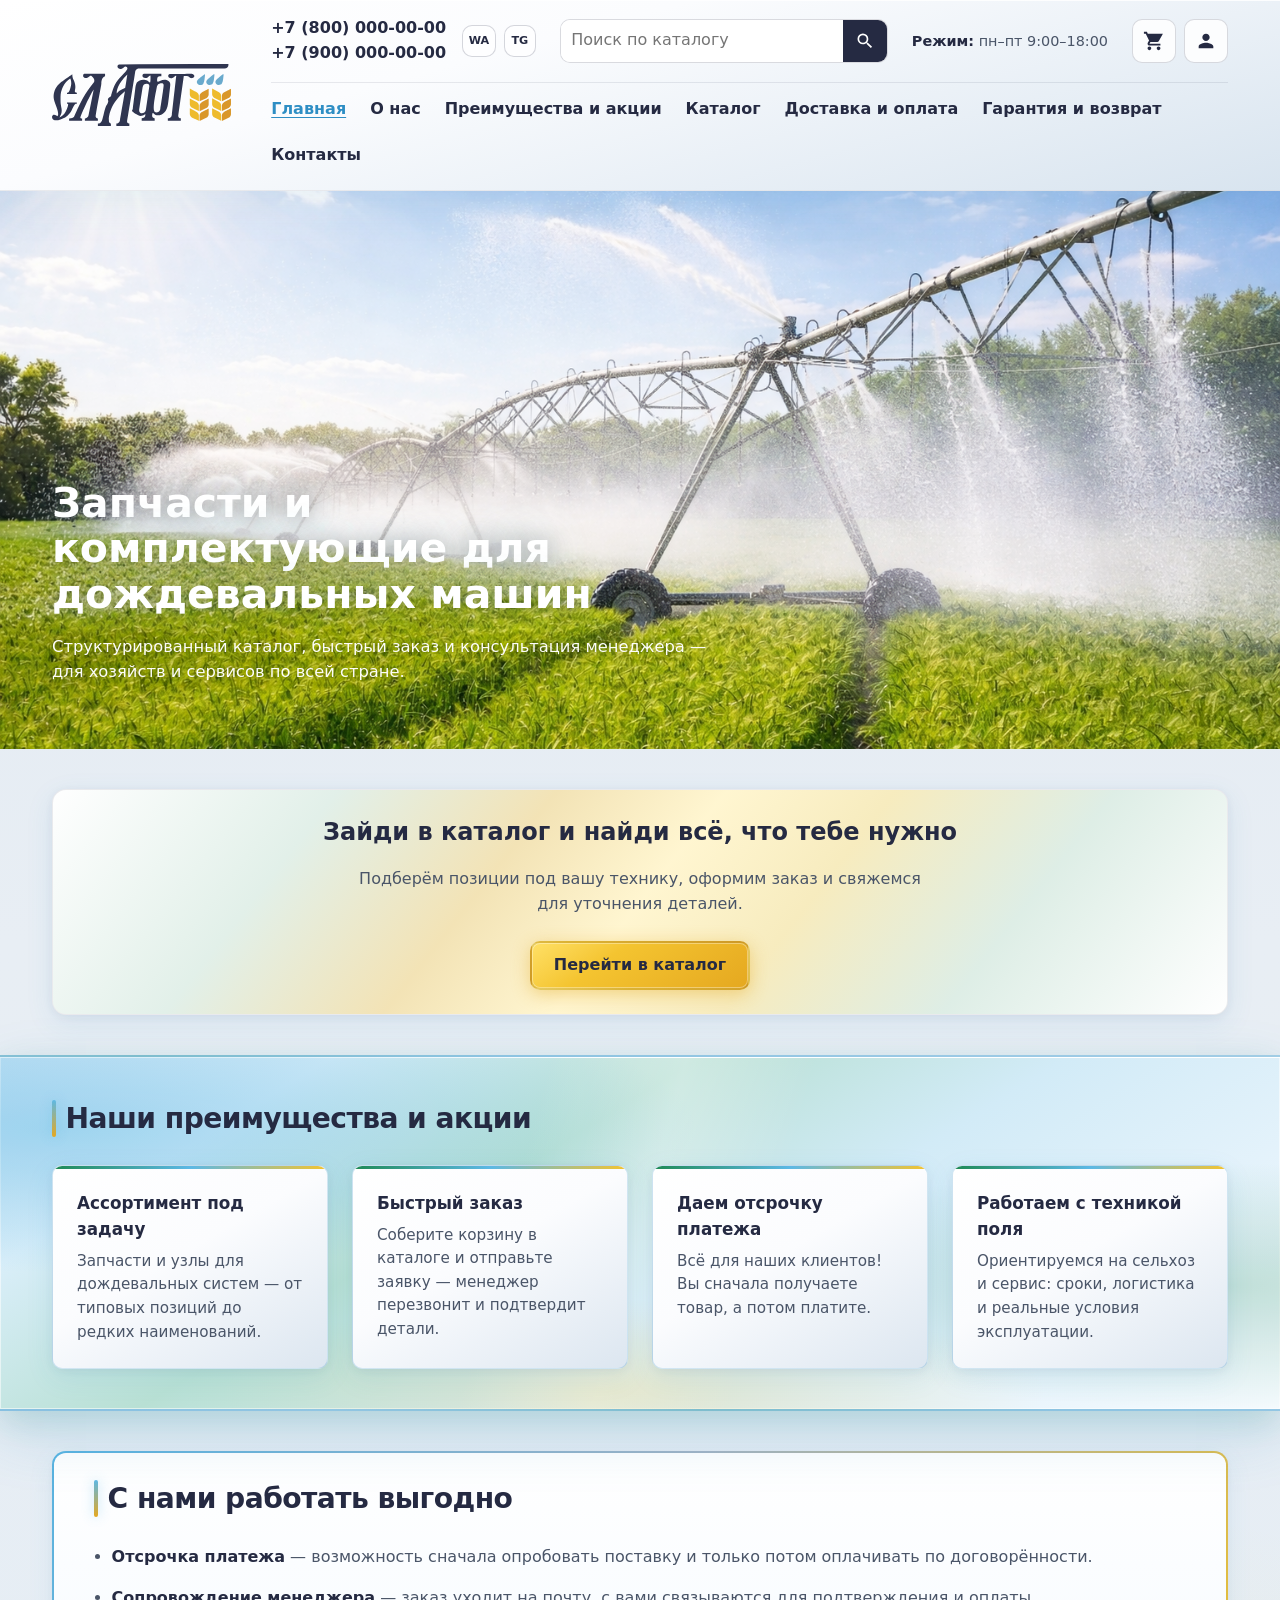
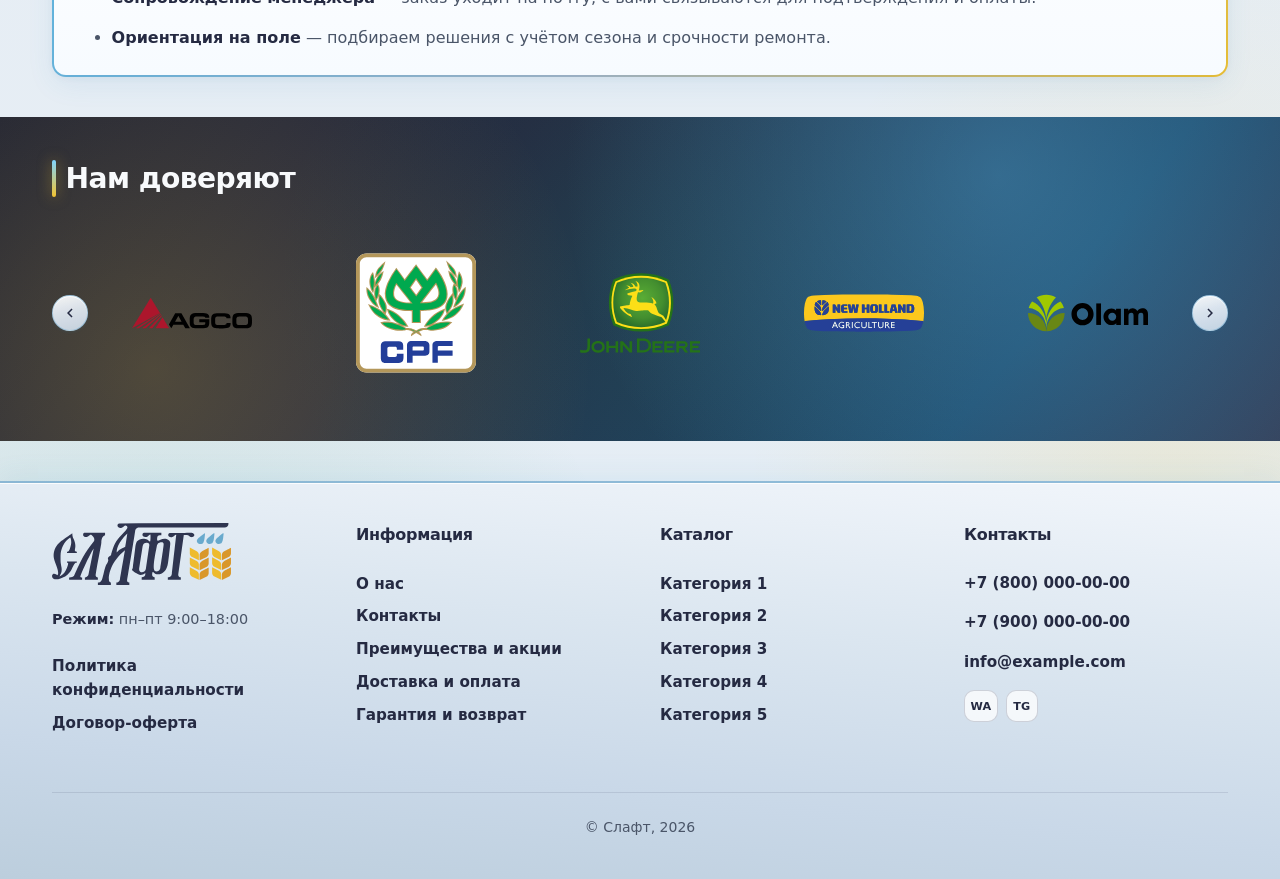
==== commit 25492219: "Add files via upload" ====
--- a/index.html
+++ b/index.html
@@ -1,225 +1,223 @@
-<!DOCTYPE html>
-<html class="page-main" lang="ru">
-<head>
-    <meta charset="UTF-8">
-    <meta name="viewport" content="width=device-width, initial-scale=1.0">
-    <meta name="description" content="Слафт — запчасти и комплектующие для дождевальных машин. Каталог, доставка, консультации.">
-    <title>Слафт — запчасти для дождевальных машин</title>
-    <link rel="stylesheet" href="css/style.css">
-    <link rel="stylesheet" href="https://cdn.jsdelivr.net/npm/swiper@11/swiper-bundle.min.css">
-</head>
-<body class="page-main__body">
-    <header class="header">
-        <div class="layout header__layout">
-            <div class="header__bar">
-                <a class="header__logo" href="index.html">
-                    <img class="header__logo-img" src="./img/logo.svg" width="180" height="62" alt="Слафт" fetchpriority="high" decoding="async">
-                </a>
-                <button class="header__burger" type="button" aria-expanded="false" aria-controls="header-panel" aria-label="Открыть меню">
-                    <span class="header__burger-line" aria-hidden="true"></span>
-                    <span class="header__burger-line" aria-hidden="true"></span>
-                    <span class="header__burger-line" aria-hidden="true"></span>
-                </button>
-            </div>
-            <div class="header__panel" id="header-panel">
-                <div class="header__contacts">
-                    <div class="header__phone">
-                        <a class="header__phone-number" href="tel:+78000000000">+7 (800) 000-00-00</a>
-                        <a class="header__phone-number" href="tel:+79000000000">+7 (900) 000-00-00</a>
-                    </div>
-                    <div class="header__social">
-                        <a class="header__social-link" href="#" aria-label="WhatsApp (заглушка)">WA</a>
-                        <a class="header__social-link" href="#" aria-label="Telegram (заглушка)">TG</a>
-                    </div>
-                </div>
-                <form class="header__search" action="#" method="get" role="search">
-                    <label class="visually-hidden" for="catalog-search">Поиск по каталогу</label>
-                    <input class="header__search-input" id="catalog-search" type="search" name="q" placeholder="Поиск по каталогу" autocomplete="off">
-                    <button class="header__search-btn" type="submit" aria-label="Искать">
-                        <svg class="header__icon" width="20" height="20" viewBox="0 0 24 24" aria-hidden="true"><path fill="currentColor" d="M15.5 14h-.79l-.28-.27A6.471 6.471 0 0 0 16 9.5 6.5 6.5 0 1 0 9.5 16c1.61 0 3.09-.59 4.23-1.57l.27.28v.79l5 4.99L20.49 19l-4.99-5zm-6 0C7.01 14 5 11.99 5 9.5S7.01 5 9.5 5 14 7.01 14 9.5 11.99 14 9.5 14z"/></svg>
-                    </button>
-                </form>
-                <p class="header__hours"><span class="header__hours-label">Режим:</span> пн–пт 9:00–18:00</p>
-                <div class="header__actions">
-                    <a class="header__action" href="#" aria-label="Корзина">
-                        <svg class="header__icon" width="22" height="22" viewBox="0 0 24 24" aria-hidden="true"><path fill="currentColor" d="M7 18c-1.1 0-2 .9-2 2s.9 2 2 2 2-.9 2-2-.9-2-2-2zM1 2v2h2l3.6 7.59-1.35 2.45c-.15.28-.25.61-.25.96 0 1.1.9 2 2 2h12v-2H7.42c-.14 0-.25-.11-.25-.25l.03-.12L8.1 13h7.45c.75 0 1.41-.41 1.75-1.03L21.7 4H5.21l-.94-2H1zm16 16c-1.1 0-2 .9-2 2s.9 2 2 2 2-.9 2-2-.9-2-2-2z"/></svg>
-                    </a>
-                    <a class="header__action" href="#" aria-label="Личный кабинет">
-                        <svg class="header__icon" width="22" height="22" viewBox="0 0 24 24" aria-hidden="true"><path fill="currentColor" d="M12 12c2.21 0 4-1.79 4-4s-1.79-4-4-4-4 1.79-4 4 1.79 4 4 4zm0 2c-2.67 0-8 1.34-8 4v2h16v-2c0-2.66-5.33-4-8-4z"/></svg>
-                    </a>
-                </div>
-                <nav class="header__nav" aria-label="Основное меню">
-                    <ul class="header__nav-list">
-                        <li class="header__nav-item"><a class="header__nav-link header__nav-link--current" href="index.html">Главная</a></li>
-                        <li class="header__nav-item"><a class="header__nav-link" href="#">О нас</a></li>
-                        <li class="header__nav-item"><a class="header__nav-link" href="#">Преимущества и акции</a></li>
-                        <li class="header__nav-item"><a class="header__nav-link" href="#">Каталог</a></li>
-                        <li class="header__nav-item"><a class="header__nav-link" href="#">Доставка и оплата</a></li>
-                        <li class="header__nav-item"><a class="header__nav-link" href="#">Гарантия и возврат</a></li>
-                        <li class="header__nav-item"><a class="header__nav-link" href="#">Контакты</a></li>
-                    </ul>
-                </nav>
-            </div>
-        </div>
-    </header>
-
-    <main class="page-main__content">
-        <section class="hero" aria-label="Главный баннер">
-            <div class="hero__media">
-                <img class="hero__img" src="./img/main-hero.png" width="1920" height="1080" alt="Дождевальная техника на поле" fetchpriority="high" decoding="async">
-            </div>
-            <div class="layout hero__inner">
-                <h1 class="hero__title">Запчасти и комплектующие для дождевальных машин</h1>
-                <p class="hero__lead">Структурированный каталог, быстрый заказ и консультация менеджера — для хозяйств и сервисов по всей стране.</p>
-            </div>
-        </section>
-
-        <!-- <section class="motto section section--tight">
-            <div class="layout">
-                <p class="motto__text">Слафт поможет с дождевальными машинами во всём!</p>
-            </div>
-        </section> -->
-
-        <section class="cta-catalog section" aria-labelledby="cta-catalog-title">
-            <div class="layout">
-                <div class="cta-catalog__glow">
-                    <div class="cta-catalog__inner">
-                        <h2 class="cta-catalog__title" id="cta-catalog-title">Зайди в каталог и найди всё, что тебе нужно</h2>
-                        <p class="cta-catalog__text">Подберём позиции под вашу технику, оформим заказ и свяжемся для уточнения деталей.</p>
-                        <a class="button button--primary" href="#">Перейти в каталог</a>
-                    </div>
-                </div>
-            </div>
-        </section>
-
-        <section class="advantages section section--alt" aria-labelledby="advantages-title">
-            <div class="layout">
-                <h2 class="section__title" id="advantages-title">Наши преимущества и акции</h2>
-                <ul class="grid-cards">
-                    <li class="card card--metal">
-                        <h3 class="card__title">Ассортимент под задачу</h3>
-                        <p class="card__text">Запчасти и узлы для дождевальных систем — от типовых позиций до редких наименований.</p>
-                    </li>
-                    <li class="card card--metal">
-                        <h3 class="card__title">Быстрый заказ</h3>
-                        <p class="card__text">Соберите корзину в каталоге и отправьте заявку — менеджер перезвонит и подтвердит детали.</p>
-                    </li>
-                    <li class="card card--metal">
-                        <h3 class="card__title">Даем отсрочку платежа</h3>
-                        <p class="card__text">Всё для наших клиентов! Вы сначала получаете товар, а потом платите.</p>
-                    </li>
-                    <li class="card card--metal">
-                        <h3 class="card__title">Работаем с техникой поля</h3>
-                        <p class="card__text">Ориентируемся на сельхоз и сервис: сроки, логистика и реальные условия эксплуатации.</p>
-                    </li>
-                </ul>
-            </div>
-        </section>
-
-        <!-- Секция «Кому подойдут наши запчасти» убрана по согласованию; её фон перенесён на блок «Нам доверяют» (см. .trust.section в style.css). -->
-
-        <section class="benefits section" aria-labelledby="benefits-title">
-            <div class="layout">
-                <div class="benefits__glow">
-                    <div class="benefits__inner">
-                        <h2 class="section__title" id="benefits-title">С нами работать выгодно</h2>
-                        <ul class="benefits__list">
-                            <li class="benefits__item"><strong class="benefits__strong">Отсрочка платежа</strong> — возможность сначала опробовать поставку и только потом оплачивать по договорённости.</li>
-                            <li class="benefits__item"><strong class="benefits__strong">Сопровождение менеджера</strong> — заказ уходит на почту, с вами связываются для подтверждения и оплаты.</li>
-                            <li class="benefits__item"><strong class="benefits__strong">Ориентация на поле</strong> — подбираем решения с учётом сезона и срочности ремонта.</li>
-                        </ul>
-                    </div>
-                </div>
-            </div>
-        </section>
-
-        <section class="trust section" aria-labelledby="trust-title">
-            <div class="layout">
-                <h2 class="section__title section__title--on-dark" id="trust-title">Нам доверяют</h2>
-                <div class="trust__frame">
-                    <button type="button" class="trust__nav trust__nav--prev" aria-controls="trust-slider" aria-label="Предыдущие логотипы">
-                        <svg class="trust__nav-icon" width="18" height="18" viewBox="0 0 24 24" aria-hidden="true"><path fill="currentColor" d="M15.41 16.59L10.83 12l4.58-4.59L14 6l-6 6 6 6 1.41-1.41z"/></svg>
-                    </button>
-                    <div class="swiper trust__swiper" id="trust-slider">
-                    <div class="swiper-wrapper">
-                        <div class="swiper-slide trust__slide">
-                            <img class="trust__logo" src="./img/logo-company-slider/AGCO-01.svg" width="280" height="120" alt="AGCO" loading="lazy" decoding="async">
-                        </div>
-                        <div class="swiper-slide trust__slide">
-                            <img class="trust__logo" src="./img/logo-company-slider/Charoen-Pokphand-Foods-01.svg" width="280" height="120" alt="Charoen Pokphand Foods" loading="lazy" decoding="async">
-                        </div>
-                        <div class="swiper-slide trust__slide">
-                            <img class="trust__logo" src="./img/logo-company-slider/John-Deere-01.svg" width="280" height="120" alt="John Deere" loading="lazy" decoding="async">
-                        </div>
-                        <div class="swiper-slide trust__slide">
-                            <img class="trust__logo" src="./img/logo-company-slider/New-Holland-Agriculture-01.svg" width="280" height="120" alt="New Holland Agriculture" loading="lazy" decoding="async">
-                        </div>
-                        <div class="swiper-slide trust__slide">
-                            <img class="trust__logo" src="./img/logo-company-slider/Olam-01.svg" width="280" height="120" alt="Olam" loading="lazy" decoding="async">
-                        </div>
-                        <div class="swiper-slide trust__slide">
-                            <img class="trust__logo" src="./img/logo-company-slider/Syngenta-01.svg" width="280" height="120" alt="Syngenta" loading="lazy" decoding="async">
-                        </div>
-                        <div class="swiper-slide trust__slide">
-                            <img class="trust__logo" src="./img/logo-company-slider/Tereos-01.svg" width="280" height="120" alt="Tereos" loading="lazy" decoding="async">
-                        </div>
-                    </div>
-                    </div>
-                    <button type="button" class="trust__nav trust__nav--next" aria-controls="trust-slider" aria-label="Следующие логотипы">
-                        <svg class="trust__nav-icon" width="18" height="18" viewBox="0 0 24 24" aria-hidden="true"><path fill="currentColor" d="M8.59 16.59L13.17 12 8.59 7.41 10 6l6 6-6 6-1.41-1.41z"/></svg>
-                    </button>
-                </div>
-            </div>
-        </section>
-    </main>
-
-    <footer class="footer">
-        <div class="layout footer__layout">
-            <div class="footer__col footer__col--brand">
-                <a class="footer__logo" href="index.html">
-                    <img class="footer__logo-img" src="./img/logo.svg" width="180" height="62" alt="Слафт" decoding="async" loading="lazy">
-                </a>
-                <p class="footer__hours"><span class="footer__hours-label">Режим:</span> пн–пт 9:00–18:00</p>
-                <ul class="footer__legal">
-                    <li><a class="footer__link" href="#">Политика конфиденциальности</a></li>
-                    <li><a class="footer__link" href="#">Договор-оферта</a></li>
-                </ul>
-            </div>
-            <nav class="footer__col footer__col--info" aria-labelledby="footer-info-title">
-                <p class="footer__col-title" id="footer-info-title">Информация</p>
-                <ul class="footer__list">
-                    <li><a class="footer__link" href="#">О нас</a></li>
-                    <li><a class="footer__link" href="#">Контакты</a></li>
-                    <li><a class="footer__link" href="#">Преимущества и акции</a></li>
-                    <li><a class="footer__link" href="#">Доставка и оплата</a></li>
-                    <li><a class="footer__link" href="#">Гарантия и возврат</a></li>
-                </ul>
-            </nav>
-            <nav class="footer__col footer__col--catalog" aria-labelledby="footer-catalog-title">
-                <a class="footer__col-title footer__col-title--link" id="footer-catalog-title" href="#">Каталог</a>
-                <ul class="footer__list">
-                    <li><a class="footer__link" href="#">Категория 1</a></li>
-                    <li><a class="footer__link" href="#">Категория 2</a></li>
-                    <li><a class="footer__link" href="#">Категория 3</a></li>
-                    <li><a class="footer__link" href="#">Категория 4</a></li>
-                    <li><a class="footer__link" href="#">Категория 5</a></li>
-                </ul>
-            </nav>
-            <div class="footer__col footer__col--contacts" aria-labelledby="footer-contacts-title">
-                <p class="footer__col-title" id="footer-contacts-title">Контакты</p>
-                <a class="footer__link footer__link--phone" href="tel:+78000000000">+7 (800) 000-00-00</a>
-                <a class="footer__link footer__link--phone" href="tel:+79000000000">+7 (900) 000-00-00</a>
-                <a class="footer__link footer__link--mail" href="mailto:info@example.com">info@example.com</a>
-                <div class="footer__social">
-                    <a class="footer__social-link" href="#" aria-label="WhatsApp (заглушка)">WA</a>
-                    <a class="footer__social-link" href="#" aria-label="Telegram (заглушка)">TG</a>
-                </div>
-            </div>
-            <p class="footer__copy">© Слафт, <span id="footer-year">2026</span></p>
-        </div>
-    </footer>
-
-    <script defer src="https://cdn.jsdelivr.net/npm/swiper@11/swiper-bundle.min.js"></script>
-    <script src="js/main.js" defer></script>
-</body>
-</html>
+<!DOCTYPE html>
+<html class="page-main" lang="ru">
+<head>
+    <meta charset="UTF-8">
+    <meta name="viewport" content="width=device-width, initial-scale=1.0">
+    <meta name="description" content="Слафт — запчасти и комплектующие для дождевальных машин. Каталог, доставка, консультации.">
+    <title>Слафт — запчасти для дождевальных машин</title>
+    <link rel="stylesheet" href="css/style.css">
+</head>
+<body class="page-main__body">
+    <header class="header">
+        <div class="layout header__layout">
+            <div class="header__bar">
+                <a class="header__logo" href="index.html">
+                    <img class="header__logo-img" src="./img/logo.svg" width="180" height="62" alt="Слафт" fetchpriority="high" decoding="async">
+                </a>
+                <button class="header__burger" type="button" aria-expanded="false" aria-controls="header-panel" aria-label="Открыть меню">
+                    <span class="header__burger-line" aria-hidden="true"></span>
+                    <span class="header__burger-line" aria-hidden="true"></span>
+                    <span class="header__burger-line" aria-hidden="true"></span>
+                </button>
+            </div>
+            <div class="header__panel" id="header-panel">
+                <div class="header__contacts">
+                    <div class="header__phone">
+                        <a class="header__phone-number" href="tel:+78000000000">+7 (800) 000-00-00</a>
+                        <a class="header__phone-number" href="tel:+79000000000">+7 (900) 000-00-00</a>
+                    </div>
+                    <div class="header__social">
+                        <a class="header__social-link" href="#" aria-label="WhatsApp (заглушка)">WA</a>
+                        <a class="header__social-link" href="#" aria-label="Telegram (заглушка)">TG</a>
+                    </div>
+                </div>
+                <form class="header__search" action="#" method="get" role="search">
+                    <label class="visually-hidden" for="catalog-search">Поиск по каталогу</label>
+                    <input class="header__search-input" id="catalog-search" type="search" name="q" placeholder="Поиск по каталогу" autocomplete="off">
+                    <button class="header__search-btn" type="submit" aria-label="Искать">
+                        <svg class="header__icon" width="20" height="20" viewBox="0 0 24 24" aria-hidden="true"><path fill="currentColor" d="M15.5 14h-.79l-.28-.27A6.471 6.471 0 0 0 16 9.5 6.5 6.5 0 1 0 9.5 16c1.61 0 3.09-.59 4.23-1.57l.27.28v.79l5 4.99L20.49 19l-4.99-5zm-6 0C7.01 14 5 11.99 5 9.5S7.01 5 9.5 5 14 7.01 14 9.5 11.99 14 9.5 14z"/></svg>
+                    </button>
+                </form>
+                <p class="header__hours"><span class="header__hours-label">Режим:</span> пн–пт 9:00–18:00</p>
+                <div class="header__actions">
+                    <a class="header__action" href="#" aria-label="Корзина">
+                        <svg class="header__icon" width="22" height="22" viewBox="0 0 24 24" aria-hidden="true"><path fill="currentColor" d="M7 18c-1.1 0-2 .9-2 2s.9 2 2 2 2-.9 2-2-.9-2-2-2zM1 2v2h2l3.6 7.59-1.35 2.45c-.15.28-.25.61-.25.96 0 1.1.9 2 2 2h12v-2H7.42c-.14 0-.25-.11-.25-.25l.03-.12L8.1 13h7.45c.75 0 1.41-.41 1.75-1.03L21.7 4H5.21l-.94-2H1zm16 16c-1.1 0-2 .9-2 2s.9 2 2 2 2-.9 2-2-.9-2-2-2z"/></svg>
+                    </a>
+                    <a class="header__action" href="#" aria-label="Личный кабинет">
+                        <svg class="header__icon" width="22" height="22" viewBox="0 0 24 24" aria-hidden="true"><path fill="currentColor" d="M12 12c2.21 0 4-1.79 4-4s-1.79-4-4-4-4 1.79-4 4 1.79 4 4 4zm0 2c-2.67 0-8 1.34-8 4v2h16v-2c0-2.66-5.33-4-8-4z"/></svg>
+                    </a>
+                </div>
+                <nav class="header__nav" aria-label="Основное меню">
+                    <ul class="header__nav-list">
+                        <li class="header__nav-item"><a class="header__nav-link header__nav-link--current" href="index.html">Главная</a></li>
+                        <li class="header__nav-item"><a class="header__nav-link" href="#">О нас</a></li>
+                        <li class="header__nav-item"><a class="header__nav-link" href="#">Преимущества и акции</a></li>
+                        <li class="header__nav-item"><a class="header__nav-link" href="#">Каталог</a></li>
+                        <li class="header__nav-item"><a class="header__nav-link" href="#">Доставка и оплата</a></li>
+                        <li class="header__nav-item"><a class="header__nav-link" href="#">Гарантия и возврат</a></li>
+                        <li class="header__nav-item"><a class="header__nav-link" href="#">Контакты</a></li>
+                    </ul>
+                </nav>
+            </div>
+        </div>
+    </header>
+
+    <main class="page-main__content">
+        <section class="hero" aria-label="Главный баннер">
+            <div class="hero__media">
+                <img class="hero__img" src="./img/New-hero-bg.png" width="1920" height="1080" alt="Дождевальная техника на поле" fetchpriority="high" decoding="async">
+            </div>
+            <div class="layout hero__inner">
+                <h1 class="hero__title">Запчасти и комплектующие для дождевальных машин</h1>
+                <p class="hero__lead">Структурированный каталог, быстрый заказ и консультация менеджера — для хозяйств и сервисов по всей стране.</p>
+            </div>
+        </section>
+
+        <!-- <section class="motto section section--tight">
+            <div class="layout">
+                <p class="motto__text">Слафт поможет с дождевальными машинами во всём!</p>
+            </div>
+        </section> -->
+
+        <section class="cta-catalog section" aria-labelledby="cta-catalog-title">
+            <div class="layout">
+                <div class="cta-catalog__glow">
+                    <div class="cta-catalog__inner">
+                        <h2 class="cta-catalog__title" id="cta-catalog-title">Зайди в каталог и найди всё, что тебе нужно</h2>
+                        <p class="cta-catalog__text">Подберём позиции под вашу технику, оформим заказ и свяжемся для уточнения деталей.</p>
+                        <a class="button button--primary" href="#">Перейти в каталог</a>
+                    </div>
+                </div>
+            </div>
+        </section>
+
+        <section class="advantages section" aria-labelledby="advantages-title">
+            <div class="layout">
+                <h2 class="section__title" id="advantages-title">Наши преимущества и акции</h2>
+                <ul class="grid-cards">
+                    <li class="card card--metal">
+                        <h3 class="card__title">Ассортимент под задачу</h3>
+                        <p class="card__text">Запчасти и узлы для дождевальных систем — от типовых позиций до редких наименований.</p>
+                    </li>
+                    <li class="card card--metal">
+                        <h3 class="card__title">Быстрый заказ</h3>
+                        <p class="card__text">Соберите корзину в каталоге и отправьте заявку — менеджер перезвонит и подтвердит детали.</p>
+                    </li>
+                    <li class="card card--metal">
+                        <h3 class="card__title">Даем отсрочку платежа</h3>
+                        <p class="card__text">Всё для наших клиентов! Вы сначала получаете товар, а потом платите.</p>
+                    </li>
+                    <li class="card card--metal">
+                        <h3 class="card__title">Работаем с техникой поля</h3>
+                        <p class="card__text">Ориентируемся на сельхоз и сервис: сроки, логистика и реальные условия эксплуатации.</p>
+                    </li>
+                </ul>
+            </div>
+        </section>
+
+        <!-- Секция «Кому подойдут наши запчасти» убрана по согласованию; её фон перенесён на блок «Нам доверяют» (см. .trust.section в style.css). -->
+
+        <section class="benefits section" aria-labelledby="benefits-title">
+            <div class="layout">
+                <div class="benefits__glow">
+                    <div class="benefits__inner">
+                        <h2 class="section__title" id="benefits-title">С нами работать выгодно</h2>
+                        <ul class="benefits__list">
+                            <li class="benefits__item"><strong class="benefits__strong">Отсрочка платежа</strong> — возможность сначала опробовать поставку и только потом оплачивать по договорённости.</li>
+                            <li class="benefits__item"><strong class="benefits__strong">Сопровождение менеджера</strong> — заказ уходит на почту, с вами связываются для подтверждения и оплаты.</li>
+                            <li class="benefits__item"><strong class="benefits__strong">Ориентация на поле</strong> — подбираем решения с учётом сезона и срочности ремонта.</li>
+                        </ul>
+                    </div>
+                </div>
+            </div>
+        </section>
+
+        <section class="trust section" aria-labelledby="trust-title">
+            <div class="layout">
+                <h2 class="section__title section__title--on-dark" id="trust-title">Нам доверяют</h2>
+                <div class="trust__frame">
+                    <button type="button" class="trust__nav trust__nav--prev" aria-controls="trust-slider" aria-label="Предыдущие логотипы">
+                        <svg class="trust__nav-icon" width="18" height="18" viewBox="0 0 24 24" aria-hidden="true"><path fill="currentColor" d="M15.41 16.59L10.83 12l4.58-4.59L14 6l-6 6 6 6 1.41-1.41z"/></svg>
+                    </button>
+                    <div class="trust__viewport" id="trust-slider" tabindex="0" role="region" aria-label="Логотипы компаний">
+                        <div class="trust__track">
+                        <div class="trust__slide">
+                            <img class="trust__logo" src="./img/logo-company-slider/AGCO-01.svg" width="280" height="120" alt="AGCO" loading="lazy" decoding="async">
+                        </div>
+                        <div class="trust__slide">
+                            <img class="trust__logo" src="./img/logo-company-slider/Charoen-Pokphand-Foods-01.svg" width="280" height="120" alt="Charoen Pokphand Foods" loading="lazy" decoding="async">
+                        </div>
+                        <div class="trust__slide">
+                            <img class="trust__logo" src="./img/logo-company-slider/John-Deere-01.svg" width="280" height="120" alt="John Deere" loading="lazy" decoding="async">
+                        </div>
+                        <div class="trust__slide">
+                            <img class="trust__logo" src="./img/logo-company-slider/New-Holland-Agriculture-01.svg" width="280" height="120" alt="New Holland Agriculture" loading="lazy" decoding="async">
+                        </div>
+                        <div class="trust__slide">
+                            <img class="trust__logo" src="./img/logo-company-slider/Olam-01.svg" width="280" height="120" alt="Olam" loading="lazy" decoding="async">
+                        </div>
+                        <div class="trust__slide">
+                            <img class="trust__logo" src="./img/logo-company-slider/Syngenta-01.svg" width="280" height="120" alt="Syngenta" loading="lazy" decoding="async">
+                        </div>
+                        <div class="trust__slide">
+                            <img class="trust__logo" src="./img/logo-company-slider/Tereos-01.svg" width="280" height="120" alt="Tereos" loading="lazy" decoding="async">
+                        </div>
+                        </div>
+                    </div>
+                    <button type="button" class="trust__nav trust__nav--next" aria-controls="trust-slider" aria-label="Следующие логотипы">
+                        <svg class="trust__nav-icon" width="18" height="18" viewBox="0 0 24 24" aria-hidden="true"><path fill="currentColor" d="M8.59 16.59L13.17 12 8.59 7.41 10 6l6 6-6 6-1.41-1.41z"/></svg>
+                    </button>
+                </div>
+            </div>
+        </section>
+    </main>
+
+    <footer class="footer">
+        <div class="layout footer__layout">
+            <div class="footer__col footer__col--brand">
+                <a class="footer__logo" href="index.html">
+                    <img class="footer__logo-img" src="./img/logo.svg" width="180" height="62" alt="Слафт" decoding="async" loading="lazy">
+                </a>
+                <p class="footer__hours"><span class="footer__hours-label">Режим:</span> пн–пт 9:00–18:00</p>
+                <ul class="footer__legal">
+                    <li><a class="footer__link" href="#">Политика конфиденциальности</a></li>
+                    <li><a class="footer__link" href="#">Договор-оферта</a></li>
+                </ul>
+            </div>
+            <nav class="footer__col footer__col--info" aria-labelledby="footer-info-title">
+                <p class="footer__col-title" id="footer-info-title">Информация</p>
+                <ul class="footer__list">
+                    <li><a class="footer__link" href="#">О нас</a></li>
+                    <li><a class="footer__link" href="#">Контакты</a></li>
+                    <li><a class="footer__link" href="#">Преимущества и акции</a></li>
+                    <li><a class="footer__link" href="#">Доставка и оплата</a></li>
+                    <li><a class="footer__link" href="#">Гарантия и возврат</a></li>
+                </ul>
+            </nav>
+            <nav class="footer__col footer__col--catalog" aria-labelledby="footer-catalog-title">
+                <a class="footer__col-title footer__col-title--link" id="footer-catalog-title" href="#">Каталог</a>
+                <ul class="footer__list">
+                    <li><a class="footer__link" href="#">Категория 1</a></li>
+                    <li><a class="footer__link" href="#">Категория 2</a></li>
+                    <li><a class="footer__link" href="#">Категория 3</a></li>
+                    <li><a class="footer__link" href="#">Категория 4</a></li>
+                    <li><a class="footer__link" href="#">Категория 5</a></li>
+                </ul>
+            </nav>
+            <div class="footer__col footer__col--contacts" aria-labelledby="footer-contacts-title">
+                <p class="footer__col-title" id="footer-contacts-title">Контакты</p>
+                <a class="footer__link footer__link--phone" href="tel:+78000000000">+7 (800) 000-00-00</a>
+                <a class="footer__link footer__link--phone" href="tel:+79000000000">+7 (900) 000-00-00</a>
+                <a class="footer__link footer__link--mail" href="mailto:info@example.com">info@example.com</a>
+                <div class="footer__social">
+                    <a class="footer__social-link" href="#" aria-label="WhatsApp (заглушка)">WA</a>
+                    <a class="footer__social-link" href="#" aria-label="Telegram (заглушка)">TG</a>
+                </div>
+            </div>
+            <p class="footer__copy">© Слафт, <span id="footer-year">2026</span></p>
+        </div>
+    </footer>
+
+    <script src="js/main.js" defer></script>
+</body>
+</html>
--- a/css/style.css
+++ b/css/style.css
@@ -1,1275 +1,1300 @@
-:root {
-    --color-steel-dark: #252a42;
-    --color-steel-mid: #35425c;
-    --color-sky: #5cb8e5;
-    --color-sky-deep: #2e8ec4;
-    --color-gold: #f4c430;
-    --color-gold-deep: #e5a820;
-    --color-field: #1f8a55;
-    --color-field-soft: rgba(31, 138, 85, 0.12);
-    --color-metal-1: #eef2f7;
-    --color-metal-2: #a8b8c8;
-    --color-metal-3: #fbfcfe;
-    --color-bg-page: #e8eef4;
-    --color-bg-card: #fff;
-    --color-text: #151a28;
-    --color-text-muted: #4a5568;
-    --color-text-on-dark: #f8fafc;
-    --space-xs: 0.5rem;
-    --space-sm: 1rem;
-    --space-md: 1.5rem;
-    --space-lg: 2.5rem;
-    --space-xl: 4rem;
-    --radius: 10px;
-    --radius-lg: 14px;
-    --shadow-soft: 0 10px 32px rgba(46, 142, 196, 0.12), 0 4px 12px rgba(47, 53, 80, 0.06);
-    --shadow-card: 0 8px 28px rgba(46, 142, 196, 0.1), 0 2px 8px rgba(47, 53, 80, 0.06);
-    --layout-max: 100%;
-    --header-z: 100;
-    --transition: 0.2s ease;
-}
-
-*,
-*::before,
-*::after {
-    box-sizing: border-box;
-}
-
-html {
-    scroll-behavior: smooth;
-}
-
-@media (prefers-reduced-motion: reduce) {
-    html {
-        scroll-behavior: auto;
-    }
-}
-
-body {
-    margin: 0;
-    font-family: system-ui, -apple-system, "Segoe UI", Roboto, Ubuntu, "Helvetica Neue", sans-serif;
-    font-size: 1rem;
-    line-height: 1.55;
-    color: var(--color-text);
-    background-color: var(--color-bg-page);
-    background-image:
-        radial-gradient(ellipse 100% 70% at 50% -10%, rgba(92, 184, 229, 0.28), transparent 50%),
-        radial-gradient(ellipse 80% 55% at 12% 100%, rgba(31, 138, 85, 0.18), transparent 52%),
-        radial-gradient(ellipse 70% 50% at 92% 85%, rgba(244, 196, 48, 0.14), transparent 48%),
-        linear-gradient(180deg, #dfe8f2 0%, var(--color-bg-page) 38%, #e4edf5 100%);
-}
-
-img {
-    max-width: 100%;
-    height: auto;
-    display: block;
-}
-
-a {
-    color: var(--color-sky-deep);
-    text-decoration-thickness: 1px;
-    text-underline-offset: 0.15em;
-}
-
-a:hover {
-    color: var(--color-steel-dark);
-}
-
-.visually-hidden {
-    position: absolute;
-    width: 1px;
-    height: 1px;
-    padding: 0;
-    margin: -1px;
-    overflow: hidden;
-    clip: rect(0, 0, 0, 0);
-    white-space: nowrap;
-    border: 0;
-}
-
-.layout {
-    width: 100%;
-    max-width: var(--layout-max);
-    margin-inline: auto;
-    padding-inline: var(--space-sm);
-}
-
-@media (min-width: 768px) {
-    .layout {
-        padding-inline: var(--space-md);
-    }
-}
-
-@media (min-width: 1024px) {
-    :root {
-        --layout-max: min(1240px, calc(100vw - 3rem));
-    }
-}
-
-@media (min-width: 1280px) {
-    :root {
-        --layout-max: min(1380px, calc(100vw - 3.5rem));
-    }
-}
-
-@media (min-width: 1440px) {
-    :root {
-        --layout-max: min(1520px, calc(100vw - 4rem));
-    }
-}
-
-@media (min-width: 1920px) {
-    :root {
-        --layout-max: min(1680px, calc(100vw - 5rem));
-    }
-}
-
-.section {
-    padding-block: var(--space-lg);
-}
-
-.section--tight {
-    padding-block: var(--space-md);
-}
-
-.section--alt {
-    background: linear-gradient(180deg, rgba(255, 255, 255, 0.92) 0%, rgba(248, 251, 255, 0.88) 100%);
-    backdrop-filter: blur(8px);
-    border-block: 1px solid rgba(92, 184, 229, 0.2);
-    box-shadow: inset 0 1px 0 rgba(255, 255, 255, 0.9);
-}
-
-.section__title {
-    position: relative;
-    margin: 0 0 var(--space-md);
-    font-size: clamp(1.35rem, 2.2vw, 1.85rem);
-    font-weight: 800;
-    color: var(--color-steel-dark);
-    letter-spacing: -0.02em;
-    padding-left: 0.85rem;
-}
-
-.section__title::before {
-    content: "";
-    position: absolute;
-    left: 0;
-    top: 0.12em;
-    bottom: 0.12em;
-    width: 4px;
-    border-radius: 2px;
-    background: linear-gradient(180deg, var(--color-sky), var(--color-gold-deep));
-    box-shadow: 0 0 12px rgba(92, 184, 229, 0.45);
-}
-
-.section__title--on-dark {
-    color: var(--color-text-on-dark);
-}
-
-.section__title--on-dark::before {
-    background: linear-gradient(180deg, #7fd4ff, var(--color-gold));
-    box-shadow: 0 0 14px rgba(244, 196, 48, 0.5);
-}
-
-.section__lead {
-    margin: calc(-1 * var(--space-sm)) 0 var(--space-md);
-    color: var(--color-text-muted);
-    max-width: 42rem;
-}
-
-.header {
-    position: sticky;
-    top: 0;
-    z-index: var(--header-z);
-    background: linear-gradient(165deg, #fff 0%, var(--color-metal-3) 35%, #d8e4ef 100%);
-    border-bottom: 1px solid rgba(47, 53, 80, 0.1);
-    box-shadow:
-        0 1px 0 rgba(255, 255, 255, 0.85) inset,
-        0 12px 40px rgba(46, 142, 196, 0.12);
-}
-
-.header__layout {
-    padding-block: var(--space-sm);
-}
-
-.header__bar {
-    display: flex;
-    align-items: center;
-    justify-content: space-between;
-    gap: var(--space-sm);
-}
-
-.header__logo {
-    flex-shrink: 0;
-    text-decoration: none;
-    position: relative;
-    z-index: 2;
-    display: inline-flex;
-    align-items: center;
-    line-height: 0;
-}
-
-.header__logo:hover {
-    opacity: 0.92;
-}
-
-.header__logo-img {
-    display: block;
-    width: clamp(148px, 32vw, 200px);
-    height: auto;
-    max-height: 58px;
-    object-fit: contain;
-    object-position: left center;
-}
-
-.header__burger {
-    display: flex;
-    flex-direction: column;
-    justify-content: center;
-    gap: 5px;
-    width: 44px;
-    height: 44px;
-    padding: 0;
-    border: 1px solid rgba(47, 53, 80, 0.2);
-    border-radius: var(--radius);
-    background: rgba(255, 255, 255, 0.65);
-    cursor: pointer;
-    transition: background var(--transition), border-color var(--transition);
-}
-
-.header__burger:hover {
-    background: #fff;
-    border-color: var(--color-sky);
-}
-
-.header__burger-line {
-    display: block;
-    width: 20px;
-    height: 2px;
-    margin-inline: auto;
-    background: var(--color-steel-dark);
-    border-radius: 1px;
-    transition: transform var(--transition), opacity var(--transition);
-}
-
-.header__panel {
-    display: none;
-    flex-direction: column;
-    gap: var(--space-md);
-    padding-top: var(--space-md);
-    border-top: 1px solid rgba(47, 53, 80, 0.1);
-    margin-top: var(--space-sm);
-}
-
-.header--nav-open .header__panel {
-    display: flex;
-}
-
-.header--nav-open .header__burger-line:nth-child(1) {
-    transform: translateY(7px) rotate(45deg);
-}
-
-.header--nav-open .header__burger-line:nth-child(2) {
-    opacity: 0;
-}
-
-.header--nav-open .header__burger-line:nth-child(3) {
-    transform: translateY(-7px) rotate(-45deg);
-}
-
-@media (min-width: 960px) {
-    .header__burger {
-        display: none;
-    }
-
-    .header__layout {
-        display: grid;
-        grid-template-columns: max-content minmax(0, 1fr);
-        grid-template-rows: auto auto;
-        align-items: center;
-        column-gap: var(--space-lg);
-        row-gap: var(--space-sm);
-        padding-block: var(--space-sm);
-    }
-
-    .header__bar {
-        display: contents;
-    }
-
-    .header__logo {
-        grid-column: 1;
-        grid-row: 1 / -1;
-        align-self: center;
-    }
-
-    .header__logo-img {
-        width: clamp(168px, 14vw, 220px);
-        max-height: 62px;
-    }
-
-    .header__panel {
-        grid-column: 2;
-        grid-row: 1 / -1;
-        display: grid;
-        grid-template-columns: max-content minmax(12rem, 1fr) auto auto;
-        grid-template-rows: auto auto;
-        align-items: center;
-        column-gap: var(--space-md);
-        row-gap: var(--space-sm);
-        padding-top: 0;
-        margin-top: 0;
-        border-top: none;
-    }
-
-    .header__contacts {
-        grid-column: 1;
-        grid-row: 1;
-        justify-self: start;
-        max-width: max-content;
-    }
-
-    .header__search {
-        grid-column: 2;
-        grid-row: 1;
-        width: 100%;
-        min-width: 0;
-        justify-self: stretch;
-    }
-
-    .header__hours {
-        grid-column: 3;
-        grid-row: 1;
-        margin: 0;
-        text-align: left;
-        white-space: nowrap;
-        justify-self: start;
-    }
-
-    .header__actions {
-        grid-column: 4;
-        grid-row: 1;
-        display: flex;
-        gap: var(--space-xs);
-        justify-self: end;
-    }
-
-    .header__nav {
-        grid-column: 1 / -1;
-        grid-row: 2;
-        padding-top: var(--space-xs);
-        border-top: 1px solid rgba(47, 53, 80, 0.1);
-    }
-
-    .header__panel,
-    .header--nav-open .header__panel {
-        display: grid;
-    }
-}
-
-.header__contacts {
-    display: flex;
-    flex-wrap: wrap;
-    align-items: center;
-    gap: var(--space-xs) var(--space-sm);
-}
-
-.header__phone {
-    display: flex;
-    flex-direction: column;
-}
-
-.header__phone-number {
-    font-weight: 600;
-    color: var(--color-steel-dark);
-    text-decoration: none; 
-}
-
-.header__phone-number:hover {
-    color: var(--color-sky-deep);
-}
-
-.header__social {
-    display: flex;
-    gap: var(--space-xs);
-}
-
-.header__social-link {
-    display: inline-flex;
-    align-items: center;
-    justify-content: center;
-    min-width: 2rem;
-    height: 2rem;
-    padding: 0 0.35rem;
-    font-size: 0.7rem;
-    font-weight: 700;
-    color: var(--color-steel-dark);
-    text-decoration: none;
-    border: 1px solid rgba(47, 53, 80, 0.2);
-    border-radius: var(--radius);
-    background: rgba(255, 255, 255, 0.7);
-}
-
-.header__social-link:hover {
-    border-color: var(--color-gold-deep);
-    color: var(--color-gold-deep);
-}
-
-.header__hours {
-    margin: 0;
-    font-size: 0.9rem;
-    color: var(--color-text-muted);
-}
-
-.header__hours-label {
-    font-weight: 600;
-    color: var(--color-steel-dark);
-}
-
-.header__search {
-    display: flex;
-    align-items: stretch;
-    width: 100%;
-    max-width: 100%;
-    border: 1px solid rgba(47, 53, 80, 0.18);
-    border-radius: var(--radius);
-    overflow: hidden;
-    background: #fff;
-}
-
-.header__search-input {
-    flex: 1;
-    min-width: 0;
-    padding: 0.55rem 0.65rem;
-    border: none;
-    font: inherit;
-}
-
-.header__search-input:focus {
-    outline: none;
-}
-
-.header__search:focus-within {
-    border-color: var(--color-sky);
-    box-shadow: 0 0 0 2px rgba(105, 170, 205, 0.25);
-}
-
-.header__search-btn {
-    display: flex;
-    align-items: center;
-    justify-content: center;
-    width: 44px;
-    border: none;
-    background: var(--color-steel-dark);
-    color: #fff;
-    cursor: pointer;
-    transition: background var(--transition);
-}
-
-.header__search-btn:hover {
-    background: var(--color-sky-deep);
-}
-
-.header__actions {
-    display: flex;
-    gap: var(--space-xs);
-}
-
-.header__action {
-    display: flex;
-    align-items: center;
-    justify-content: center;
-    width: 44px;
-    height: 44px;
-    color: var(--color-steel-dark);
-    text-decoration: none;
-    border: 1px solid rgba(47, 53, 80, 0.18);
-    border-radius: var(--radius);
-    background: rgba(255, 255, 255, 0.85);
-    transition: border-color var(--transition), color var(--transition);
-}
-
-.header__action:hover {
-    border-color: var(--color-sky);
-    color: var(--color-sky-deep);
-}
-
-.header__icon {
-    flex-shrink: 0;
-}
-
-.header__nav-list {
-    list-style: none;
-    margin: 0;
-    padding: 0;
-    display: flex;
-    flex-direction: column;
-    gap: var(--space-xs);
-}
-
-@media (min-width: 960px) {
-    .header__nav-list {
-        flex-direction: row;
-        flex-wrap: wrap;
-        gap: var(--space-xs) var(--space-md);
-    }
-}
-
-.header__nav-link {
-    display: block;
-    padding: 0.4rem 0;
-    font-weight: 600;
-    color: var(--color-steel-dark);
-    text-decoration: none;
-    border-radius: 4px;
-}
-
-.header__nav-link:hover {
-    color: var(--color-sky-deep);
-}
-
-.header__nav-link--current {
-    color: var(--color-sky-deep);
-    text-decoration: underline;
-    text-underline-offset: 0.2em;
-}
-
-.hero {
-    position: relative;
-    min-height: min(58vh, 460px);
-    display: flex;
-    align-items: flex-end;
-    overflow: hidden;
-}
-
-@media (min-width: 1280px) {
-    .hero {
-        min-height: min(62vh, 560px);
-    }
-}
-
-@media (min-width: 1920px) {
-    .hero {
-        min-height: min(64vh, 660px);
-    }
-}
-
-.hero__media {
-    position: absolute;
-    inset: 0;
-    z-index: 0;
-    overflow: hidden;
-}
-
-.hero__media::after {
-    content: "";
-    position: absolute;
-    inset: 0;
-    z-index: 1;
-    pointer-events: none;
-    background:
-        linear-gradient(115deg, rgba(37, 42, 66, 0.58) 0%, rgba(46, 142, 196, 0.22) 42%, rgba(31, 138, 85, 0.35) 100%),
-        linear-gradient(to top, rgba(21, 26, 40, 0.55) 0%, transparent 42%);
-}
-
-.hero__img {
-    position: absolute;
-    inset: 0;
-    display: block;
-    width: 100%;
-    height: 100%;
-    object-fit: cover;
-    /* Верх кадра (небо, крыша техники) не обрезаем первым — лишнее уходит вниз */
-    object-position: center;
-}
-
-.hero::after {
-    content: "";
-    position: absolute;
-    inset: 0;
-    z-index: 1;
-    pointer-events: none;
-    background: radial-gradient(ellipse 90% 60% at 20% 15%, rgba(255, 255, 255, 0.22), transparent 50%),
-        radial-gradient(ellipse 70% 50% at 85% 70%, rgba(244, 196, 48, 0.18), transparent 45%);
-    opacity: 0.95;
-}
-
-@media (prefers-reduced-motion: no-preference) {
-    .hero::after {
-        animation: hero-glint 14s ease-in-out infinite alternate;
-    }
-}
-
-@keyframes hero-glint {
-    from {
-        opacity: 0.75;
-    }
-
-    to {
-        opacity: 1;
-    }
-}
-
-@media (prefers-reduced-motion: reduce) {
-    .hero::after {
-        animation: none;
-        opacity: 0.9;
-    }
-}
-
-.hero__inner {
-    position: relative;
-    z-index: 2;
-    padding-block: var(--space-lg) var(--space-xl);
-}
-
-.hero__title {
-    margin: 0 0 var(--space-sm);
-    max-width: min(22ch, 96%);
-    font-size: clamp(1.55rem, 3.2vw, 2.65rem);
-    font-weight: 800;
-    line-height: 1.12;
-    color: #fff;
-    text-shadow:
-        0 2px 24px rgba(0, 0, 0, 0.35),
-        0 0 40px rgba(92, 184, 229, 0.35);
-}
-
-@media (min-width: 1440px) {
-    .hero__title {
-        max-width: min(30ch, 95%);
-    }
-}
-
-.hero__lead {
-    margin: 0;
-    max-width: min(42rem, 95%);
-    font-size: clamp(1.02rem, 1.2vw, 1.15rem);
-    color: rgba(255, 255, 255, 0.98);
-    text-shadow:
-        0 1px 14px rgba(0, 0, 0, 0.28),
-        0 0 20px rgba(31, 138, 85, 0.25);
-}
-
-.motto {
-    text-align: center;
-    background: linear-gradient(
-        95deg,
-        rgba(31, 138, 85, 0.12) 0%,
-        rgba(92, 184, 229, 0.14) 45%,
-        rgba(244, 196, 48, 0.12) 100%
-    );
-    border-top: 1px solid rgba(92, 184, 229, 0.28);
-    border-bottom: 1px solid rgba(229, 168, 32, 0.22);
-}
-
-.motto__text {
-    margin: 0;
-    font-size: clamp(1.2rem, 2.2vw, 1.6rem);
-    font-weight: 800;
-    letter-spacing: -0.02em;
-    color: var(--color-steel-dark);
-    text-shadow: 0 0 28px rgba(92, 184, 229, 0.35);
-}
-
-.cta-catalog__glow {
-    padding: 0;
-    border-radius: var(--radius-lg);
-    background: transparent;
-}
-
-.cta-catalog__inner {
-    position: relative;
-    overflow: hidden;
-    isolation: isolate;
-    padding: var(--space-md) var(--space-lg);
-    border-radius: var(--radius-lg);
-    text-align: center;
-    background: #fff;
-    border: 1px solid rgba(47, 53, 80, 0.1);
-    box-shadow: var(--shadow-card);
-}
-
-.cta-catalog__inner::before {
-    content: "";
-    position: absolute;
-    top: -130%;
-    right: -130%;
-    bottom: -130%;
-    left: -130%;
-    z-index: 0;
-    pointer-events: none;
-    background: linear-gradient(
-        308deg,
-        transparent 36%,
-        rgba(31, 138, 85, 0.16) 42%,
-        rgba(234, 205, 88, 0.42) 46.5%,
-        rgba(255, 244, 200, 0.92) 50%,
-        rgba(220, 175, 45, 0.38) 53.5%,
-        rgba(31, 138, 85, 0.14) 58%,
-        transparent 64%
-    );
-    animation: cta-metal-shine 7s ease-in-out infinite alternate;
-    opacity: 0.92;
-}
-
-@media (prefers-reduced-motion: reduce) {
-    .cta-catalog__inner::before {
-        animation: none;
-        transform: translate(-10%, -10%);
-        opacity: 0.55;
-    }
-}
-
-@keyframes cta-metal-shine {
-    0% {
-        transform: translate(32%, 32%);
-    }
-
-    100% {
-        transform: translate(-32%, -32%);
-    }
-}
-
-.cta-catalog__inner > * {
-    position: relative;
-    z-index: 1;
-}
-
-.cta-catalog__title {
-    margin: 0 0 var(--space-sm);
-    font-size: clamp(1.2rem, 2.2vw, 1.5rem);
-    color: var(--color-steel-dark);
-}
-
-.cta-catalog__text {
-    margin: 0 0 var(--space-md);
-    color: var(--color-text-muted);
-    max-width: 36rem;
-    margin-inline: auto;
-}
-
-.button {
-    display: inline-flex;
-    align-items: center;
-    justify-content: center;
-    padding: 0.65rem 1.35rem;
-    font: inherit;
-    font-weight: 700;
-    text-decoration: none;
-    border-radius: var(--radius);
-    border: 2px solid transparent;
-    cursor: pointer;
-    transition: background var(--transition), color var(--transition), border-color var(--transition), transform var(--transition);
-}
-
-.button--primary {
-    background: linear-gradient(145deg, #ffe066 0%, var(--color-gold) 35%, var(--color-gold-deep) 100%);
-    color: var(--color-steel-dark);
-    border-color: rgba(47, 53, 80, 0.12);
-    box-shadow:
-        0 4px 18px rgba(229, 168, 32, 0.45),
-        0 0 0 1px rgba(255, 255, 255, 0.35) inset;
-}
-
-.button--primary:hover {
-    transform: translateY(-1px);
-    color: var(--color-steel-dark);
-}
-
-@media (prefers-reduced-motion: reduce) {
-    .button--primary:hover {
-        transform: none;
-    }
-}
-
-.grid-cards {
-    list-style: none;
-    margin: 0;
-    padding: 0;
-    display: grid;
-    gap: var(--space-md);
-    grid-template-columns: 1fr;
-}
-
-@media (min-width: 600px) {
-    .grid-cards {
-        grid-template-columns: repeat(2, 1fr);
-    }
-}
-
-@media (min-width: 960px) {
-    .grid-cards {
-        grid-template-columns: repeat(4, 1fr);
-    }
-
-    .grid-cards--2 {
-        grid-template-columns: repeat(3, 1fr);
-    }
-}
-
-.card {
-    margin: 0;
-    padding: var(--space-md);
-    border-radius: var(--radius);
-}
-
-.card__title {
-    margin: 0 0 var(--space-xs);
-    font-size: 1.05rem;
-    color: var(--color-steel-dark);
-}
-
-.card__text {
-    margin: 0;
-    font-size: 0.95rem;
-    color: var(--color-text-muted);
-}
-
-.card--metal {
-    position: relative;
-    overflow: hidden;
-    background: linear-gradient(150deg, #fff 0%, var(--color-metal-3) 45%, #dce6f0 100%);
-    border: 1px solid rgba(46, 142, 196, 0.22);
-    box-shadow: var(--shadow-card), inset 0 1px 0 rgba(255, 255, 255, 0.95);
-}
-
-.card--metal::before {
-    content: "";
-    position: absolute;
-    top: 0;
-    left: 0;
-    right: 0;
-    height: 3px;
-    background: linear-gradient(90deg, var(--color-field), var(--color-sky), var(--color-gold));
-    border-radius: var(--radius) var(--radius) 0 0;
-}
-
-/*
- * Раньше модификатор .section--bright использовался у «Кому подойдут наши запчасти».
- * Секция снята; те же правила перенесены на .trust.section ниже.
- *
-.section--bright {
-    background: linear-gradient(128deg, #1a1f35 0%, var(--color-steel-dark) 35%, #1e4a6b 78%, var(--color-steel-mid) 100%);
-    color: var(--color-text-on-dark);
-    position: relative;
-}
-
-.section--bright::before {
-    content: "";
-    position: absolute;
-    inset: 0;
-    background: radial-gradient(circle at 78% 18%, rgba(92, 184, 229, 0.35), transparent 42%),
-        radial-gradient(circle at 12% 78%, rgba(244, 196, 48, 0.22), transparent 38%),
-        radial-gradient(circle at 50% 50%, rgba(31, 138, 85, 0.12), transparent 55%);
-    pointer-events: none;
-}
-
-.section--bright .layout {
-    position: relative;
-    z-index: 1;
-}
-*/
-
-/* Фон бывшего блока «Кому подойдут наши запчасти» — для «Нам доверяют» */
-.trust.section {
-    background: linear-gradient(128deg, #1a1f35 0%, var(--color-steel-dark) 35%, #1e4a6b 78%, var(--color-steel-mid) 100%);
-    color: var(--color-text-on-dark);
-    position: relative;
-}
-
-.trust.section::before {
-    content: "";
-    position: absolute;
-    inset: 0;
-    background: radial-gradient(circle at 78% 18%, rgba(92, 184, 229, 0.35), transparent 42%),
-        radial-gradient(circle at 12% 78%, rgba(244, 196, 48, 0.22), transparent 38%),
-        radial-gradient(circle at 50% 50%, rgba(31, 138, 85, 0.12), transparent 55%);
-    pointer-events: none;
-}
-
-.trust.section .layout {
-    position: relative;
-    z-index: 1;
-}
-
-.card--glass {
-    background: linear-gradient(145deg, rgba(255, 255, 255, 0.16), rgba(255, 255, 255, 0.06));
-    border: 1px solid rgba(255, 255, 255, 0.35);
-    backdrop-filter: blur(10px);
-    box-shadow: 0 8px 32px rgba(0, 0, 0, 0.2), inset 0 1px 0 rgba(255, 255, 255, 0.25);
-}
-
-.card--glass .card__title {
-    color: #fff;
-}
-
-.card--glass .card__text {
-    color: rgba(255, 255, 255, 0.88);
-}
-
-.benefits__glow {
-    padding: 2px;
-    border-radius: var(--radius-lg);
-    background: linear-gradient(
-        120deg,
-        var(--color-sky),
-        var(--color-metal-2),
-        var(--color-gold),
-        var(--color-sky-deep),
-        var(--color-sky)
-    );
-    background-size: 200% 200%;
-    animation: benefits-gradient-flow 12s linear infinite;
-}
-
-@media (prefers-reduced-motion: reduce) {
-    .benefits__glow {
-        animation: none;
-        background-size: 100% 100%;
-    }
-}
-
-@keyframes benefits-gradient-flow {
-    0% {
-        background-position: 0% 50%;
-    }
-
-    50% {
-        background-position: 100% 50%;
-    }
-
-    100% {
-        background-position: 0% 50%;
-    }
-}
-
-.benefits__inner {
-    padding: var(--space-md) var(--space-lg);
-    border-radius: calc(var(--radius-lg) - 2px);
-    background: linear-gradient(180deg, #fff 0%, #f7fbff 100%);
-    box-shadow: var(--shadow-card);
-}
-
-.benefits__list {
-    margin: 0;
-    padding-left: 1.1rem;
-    color: var(--color-text-muted);
-}
-
-.benefits__item {
-    margin-bottom: var(--space-sm);
-}
-
-.benefits__item:last-child {
-    margin-bottom: 0;
-}
-
-.benefits__strong {
-    color: var(--color-steel-dark);
-}
-
-.trust__frame {
-    display: flex;
-    align-items: center;
-    gap: clamp(0.35rem, 2vw, 0.75rem);
-    margin-top: var(--space-sm);
-}
-
-.trust__nav {
-    flex-shrink: 0;
-    display: inline-flex;
-    align-items: center;
-    justify-content: center;
-    width: 2.25rem;
-    height: 2.25rem;
-    margin: 0;
-    padding: 0;
-    border: 1px solid rgba(46, 142, 196, 0.28);
-    border-radius: 50%;
-    color: var(--color-steel-dark);
-    background: linear-gradient(165deg, rgba(255, 255, 255, 0.95) 0%, rgba(230, 238, 247, 0.92) 45%, rgba(210, 224, 238, 0.9) 100%);
-    box-shadow:
-        inset 0 1px 0 rgba(255, 255, 255, 0.9),
-        0 1px 3px rgba(46, 142, 196, 0.12);
-    cursor: pointer;
-    transition:
-        border-color 0.2s ease,
-        color 0.2s ease,
-        box-shadow 0.2s ease,
-        transform 0.15s ease;
-}
-
-.trust__nav:hover {
-    border-color: rgba(46, 142, 196, 0.55);
-    color: var(--color-sky-deep);
-    box-shadow:
-        inset 0 1px 0 rgba(255, 255, 255, 0.95),
-        0 2px 8px rgba(46, 142, 196, 0.18);
-}
-
-.trust__nav:focus-visible {
-    outline: 2px solid rgba(46, 142, 196, 0.65);
-    outline-offset: 2px;
-}
-
-.trust__nav:active {
-    transform: scale(0.96);
-}
-
-@media (prefers-reduced-motion: reduce) {
-    .trust__nav {
-        transition: border-color 0.2s ease, color 0.2s ease, box-shadow 0.2s ease;
-    }
-
-    .trust__nav:active {
-        transform: none;
-    }
-}
-
-.trust__nav.swiper-button-disabled {
-    opacity: 0.38;
-    cursor: not-allowed;
-    pointer-events: none;
-}
-
-.trust__nav-icon {
-    display: block;
-    flex-shrink: 0;
-}
-
-.trust__swiper {
-    flex: 1;
-    min-width: 0;
-    padding-block: var(--space-md);
-    overflow: hidden;
-}
-
-@media (max-width: 359px) {
-    .trust__frame {
-        gap: 0.25rem;
-    }
-
-    .trust__nav {
-        width: 2rem;
-        height: 2rem;
-    }
-
-    .trust__nav-icon {
-        width: 15px;
-        height: 15px;
-    }
-}
-
-.trust__swiper .swiper-wrapper {
-    align-items: center;
-}
-
-.trust__slide {
-    display: flex;
-    align-items: center;
-    justify-content: center;
-    height: auto;
-    box-sizing: border-box;
-}
-
-.trust__logo {
-    display: block;
-    width: auto;
-    height: auto;
-    max-width: min(100%, 17rem);
-    max-height: clamp(3.75rem, 9vw, 6.75rem);
-    object-fit: contain;
-    object-position: center;
-}
-
-.footer {
-    margin-top: var(--space-lg);
-    padding-block: var(--space-lg);
-    color: var(--color-text);
-    background: linear-gradient(185deg, #f2f6fb 0%, #dbe6f0 38%, #c9d8e8 72%, #bccedd 100%);
-    border-top: 2px solid rgba(46, 142, 196, 0.35);
-    box-shadow:
-        inset 0 1px 0 rgba(255, 255, 255, 0.85),
-        0 -6px 24px rgba(46, 142, 196, 0.08);
-}
-
-.footer__layout {
-    display: grid;
-    grid-template-columns: 1fr;
-    gap: var(--space-lg);
-    align-items: start;
-    text-align: left;
-}
-
-@media (min-width: 720px) {
-    .footer__layout {
-        grid-template-columns: repeat(2, minmax(0, 1fr));
-        column-gap: var(--space-lg);
-        row-gap: var(--space-lg);
-    }
-}
-
-@media (min-width: 1024px) {
-    .footer__layout {
-        grid-template-columns: repeat(4, minmax(0, 1fr));
-        column-gap: var(--space-lg);
-    }
-}
-
-.footer__col {
-    display: flex;
-    flex-direction: column;
-    align-items: flex-start;
-    gap: var(--space-sm);
-    min-width: 0;
-}
-
-.footer__col--brand {
-    gap: var(--space-md);
-}
-
-.footer__col-title {
-    margin: 0 0 var(--space-xs);
-    font-size: 1rem;
-    font-weight: 800;
-    color: var(--color-steel-dark);
-    letter-spacing: -0.02em;
-}
-
-.footer__col-title--link {
-    display: inline-block;
-    margin-bottom: var(--space-xs);
-    text-decoration: none;
-    color: var(--color-steel-dark);
-}
-
-.footer__col-title--link:hover {
-    color: var(--color-sky-deep);
-}
-
-.footer__logo {
-    display: flex;
-    align-items: center;
-    justify-content: flex-start;
-    padding: 0;
-    text-decoration: none;
-    background: transparent;
-    border: none;
-    border-radius: var(--radius);
-    box-shadow: none;
-    min-width: 0;
-    flex-shrink: 0;
-}
-
-.footer__logo:hover {
-    opacity: 0.88;
-}
-
-.footer__logo:focus-visible {
-    outline: 2px solid var(--color-sky-deep);
-    outline-offset: 4px;
-}
-
-.footer__logo-img {
-    display: block;
-    width: 180px;
-    max-width: min(180px, 100%);
-    height: auto;
-    aspect-ratio: 180 / 62;
-    object-fit: contain;
-    object-position: left center;
-    filter: none;
-}
-
-.footer__legal {
-    list-style: none;
-    margin: 0;
-    padding: 0;
-    display: flex;
-    flex-direction: column;
-    gap: var(--space-xs);
-    width: 100%;
-}
-
-.footer__list {
-    list-style: none;
-    margin: 0;
-    padding: 0;
-    display: flex;
-    flex-direction: column;
-    gap: var(--space-xs);
-    width: 100%;
-}
-
-.footer__link {
-    color: var(--color-steel-dark);
-    text-decoration: none;
-    font-weight: 600;
-    font-size: 0.95rem;
-}
-
-.footer__link:hover {
-    color: var(--color-sky-deep);
-}
-
-.footer__link--phone,
-.footer__link--mail {
-    word-break: break-word;
-}
-
-.footer__hours {
-    margin: 0;
-    font-size: 0.9rem;
-    color: var(--color-text-muted);
-    line-height: 1.45;
-}
-
-.footer__hours-label {
-    font-weight: 600;
-    color: var(--color-steel-dark);
-}
-
-.footer__social {
-    display: flex;
-    flex-direction: row;
-    flex-wrap: wrap;
-    align-items: center;
-    gap: var(--space-xs);
-}
-
-.footer__social-link {
-    display: inline-flex;
-    align-items: center;
-    justify-content: center;
-    min-width: 2rem;
-    height: 2rem;
-    padding: 0 0.35rem;
-    font-size: 0.7rem;
-    font-weight: 700;
-    color: var(--color-steel-dark);
-    text-decoration: none;
-    border: 1px solid rgba(47, 53, 80, 0.2);
-    border-radius: var(--radius);
-    background: rgba(255, 255, 255, 0.75);
-}
-
-.footer__social-link:hover {
-    border-color: var(--color-gold-deep);
-    color: var(--color-gold-deep);
-}
-
-.footer__copy {
-    grid-column: 1 / -1;
-    margin: 0;
-    padding-top: var(--space-md);
-    margin-top: var(--space-sm);
-    border-top: 1px solid rgba(47, 53, 80, 0.12);
-    font-size: 0.875rem;
-    color: var(--color-text-muted);
-    text-align: center;
-    justify-self: stretch;
-    width: 100%;
-}
-
-.swiper {
-    padding: 0 0 0 7rem !important;
-}+:root {
+    --color-steel-dark: #252a42;
+    --color-steel-mid: #35425c;
+    --color-sky: #5cb8e5;
+    --color-sky-deep: #2e8ec4;
+    --color-gold: #f4c430;
+    --color-gold-deep: #e5a820;
+    --color-field: #1f8a55;
+    --color-field-soft: rgba(31, 138, 85, 0.12);
+    --color-metal-1: #eef2f7;
+    --color-metal-2: #a8b8c8;
+    --color-metal-3: #fbfcfe;
+    --color-bg-page: #e8eef4;
+    --color-bg-card: #fff;
+    --color-text: #151a28;
+    --color-text-muted: #4a5568;
+    --color-text-on-dark: #f8fafc;
+    --space-xs: 0.5rem;
+    --space-sm: 1rem;
+    --space-md: 1.5rem;
+    --space-lg: 2.5rem;
+    --space-xl: 4rem;
+    --radius: 10px;
+    --radius-lg: 14px;
+    --shadow-soft: 0 10px 32px rgba(46, 142, 196, 0.12), 0 4px 12px rgba(47, 53, 80, 0.06);
+    --shadow-card: 0 8px 28px rgba(46, 142, 196, 0.1), 0 2px 8px rgba(47, 53, 80, 0.06);
+    --layout-max: 100%;
+    --header-z: 100;
+    --transition: 0.2s ease;
+}
+
+*,
+*::before,
+*::after {
+    box-sizing: border-box;
+}
+
+html {
+    scroll-behavior: smooth;
+}
+
+@media (prefers-reduced-motion: reduce) {
+    html {
+        scroll-behavior: auto;
+    }
+}
+
+body {
+    margin: 0;
+    font-family: system-ui, -apple-system, "Segoe UI", Roboto, Ubuntu, "Helvetica Neue", sans-serif;
+    font-size: 1rem;
+    line-height: 1.55;
+    color: var(--color-text);
+    background-color: var(--color-bg-page);
+    background-image:
+        radial-gradient(ellipse 100% 70% at 50% -10%, rgba(92, 184, 229, 0.28), transparent 50%),
+        radial-gradient(ellipse 80% 55% at 12% 100%, rgba(31, 138, 85, 0.18), transparent 52%),
+        radial-gradient(ellipse 70% 50% at 92% 85%, rgba(244, 196, 48, 0.14), transparent 48%),
+        linear-gradient(180deg, #dfe8f2 0%, var(--color-bg-page) 38%, #e4edf5 100%);
+}
+
+img {
+    max-width: 100%;
+    height: auto;
+    display: block;
+}
+
+a {
+    color: var(--color-sky-deep);
+    text-decoration-thickness: 1px;
+    text-underline-offset: 0.15em;
+}
+
+a:hover {
+    color: var(--color-steel-dark);
+}
+
+.visually-hidden {
+    position: absolute;
+    width: 1px;
+    height: 1px;
+    padding: 0;
+    margin: -1px;
+    overflow: hidden;
+    clip: rect(0, 0, 0, 0);
+    white-space: nowrap;
+    border: 0;
+}
+
+.layout {
+    width: 100%;
+    max-width: var(--layout-max);
+    margin-inline: auto;
+    padding-inline: var(--space-sm);
+}
+
+@media (min-width: 768px) {
+    .layout {
+        padding-inline: var(--space-md);
+    }
+}
+
+@media (min-width: 1024px) {
+    :root {
+        --layout-max: min(1240px, calc(100vw - 3rem));
+    }
+}
+
+@media (min-width: 1280px) {
+    :root {
+        --layout-max: min(1380px, calc(100vw - 3.5rem));
+    }
+}
+
+@media (min-width: 1440px) {
+    :root {
+        --layout-max: min(1520px, calc(100vw - 4rem));
+    }
+}
+
+@media (min-width: 1920px) {
+    :root {
+        --layout-max: min(1680px, calc(100vw - 5rem));
+    }
+}
+
+.section {
+    padding-block: var(--space-lg);
+}
+
+.section--tight {
+    padding-block: var(--space-md);
+}
+
+.section--alt {
+    background: linear-gradient(180deg, rgba(255, 255, 255, 0.92) 0%, rgba(248, 251, 255, 0.88) 100%);
+    backdrop-filter: blur(8px);
+    border-block: 1px solid rgba(92, 184, 229, 0.2);
+    box-shadow: inset 0 1px 0 rgba(255, 255, 255, 0.9);
+}
+
+.section__title {
+    position: relative;
+    margin: 0 0 var(--space-md);
+    font-size: clamp(1.35rem, 2.2vw, 1.85rem);
+    font-weight: 800;
+    color: var(--color-steel-dark);
+    letter-spacing: -0.02em;
+    padding-left: 0.85rem;
+}
+
+.section__title::before {
+    content: "";
+    position: absolute;
+    left: 0;
+    top: 0.12em;
+    bottom: 0.12em;
+    width: 4px;
+    border-radius: 2px;
+    background: linear-gradient(180deg, var(--color-sky), var(--color-gold-deep));
+    box-shadow: 0 0 12px rgba(92, 184, 229, 0.45);
+}
+
+.section__title--on-dark {
+    color: var(--color-text-on-dark);
+}
+
+.section__title--on-dark::before {
+    background: linear-gradient(180deg, #7fd4ff, var(--color-gold));
+    box-shadow: 0 0 14px rgba(244, 196, 48, 0.5);
+}
+
+.section__lead {
+    margin: calc(-1 * var(--space-sm)) 0 var(--space-md);
+    color: var(--color-text-muted);
+    max-width: 42rem;
+}
+
+.header {
+    position: sticky;
+    top: 0;
+    z-index: var(--header-z);
+    background: linear-gradient(165deg, #fff 0%, var(--color-metal-3) 35%, #d8e4ef 100%);
+    border-bottom: 1px solid rgba(47, 53, 80, 0.1);
+    box-shadow:
+        0 1px 0 rgba(255, 255, 255, 0.85) inset,
+        0 12px 40px rgba(46, 142, 196, 0.12);
+}
+
+.header__layout {
+    padding-block: var(--space-sm);
+}
+
+.header__bar {
+    display: flex;
+    align-items: center;
+    justify-content: space-between;
+    gap: var(--space-sm);
+}
+
+.header__logo {
+    flex-shrink: 0;
+    text-decoration: none;
+    position: relative;
+    z-index: 2;
+    display: inline-flex;
+    align-items: center;
+    line-height: 0;
+}
+
+.header__logo:hover {
+    opacity: 0.92;
+}
+
+.header__logo-img {
+    display: block;
+    width: clamp(148px, 32vw, 200px);
+    height: auto;
+    max-height: 58px;
+    object-fit: contain;
+    object-position: left center;
+}
+
+.header__burger {
+    display: flex;
+    flex-direction: column;
+    justify-content: center;
+    gap: 5px;
+    width: 44px;
+    height: 44px;
+    padding: 0;
+    border: 1px solid rgba(47, 53, 80, 0.2);
+    border-radius: var(--radius);
+    background: rgba(255, 255, 255, 0.65);
+    cursor: pointer;
+    transition: background var(--transition), border-color var(--transition);
+}
+
+.header__burger:hover {
+    background: #fff;
+    border-color: var(--color-sky);
+}
+
+.header__burger-line {
+    display: block;
+    width: 20px;
+    height: 2px;
+    margin-inline: auto;
+    background: var(--color-steel-dark);
+    border-radius: 1px;
+    transition: transform var(--transition), opacity var(--transition);
+}
+
+.header__panel {
+    display: none;
+    flex-direction: column;
+    gap: var(--space-md);
+    padding-top: var(--space-md);
+    border-top: 1px solid rgba(47, 53, 80, 0.1);
+    margin-top: var(--space-sm);
+}
+
+.header--nav-open .header__panel {
+    display: flex;
+}
+
+.header--nav-open .header__burger-line:nth-child(1) {
+    transform: translateY(7px) rotate(45deg);
+}
+
+.header--nav-open .header__burger-line:nth-child(2) {
+    opacity: 0;
+}
+
+.header--nav-open .header__burger-line:nth-child(3) {
+    transform: translateY(-7px) rotate(-45deg);
+}
+
+@media (min-width: 960px) {
+    .header__burger {
+        display: none;
+    }
+
+    .header__layout {
+        display: grid;
+        grid-template-columns: max-content minmax(0, 1fr);
+        grid-template-rows: auto auto;
+        align-items: center;
+        column-gap: var(--space-lg);
+        row-gap: var(--space-sm);
+        padding-block: var(--space-sm);
+    }
+
+    .header__bar {
+        display: contents;
+    }
+
+    .header__logo {
+        grid-column: 1;
+        grid-row: 1 / -1;
+        align-self: center;
+    }
+
+    .header__logo-img {
+        width: clamp(168px, 14vw, 220px);
+        max-height: 62px;
+    }
+
+    .header__panel {
+        grid-column: 2;
+        grid-row: 1 / -1;
+        display: grid;
+        grid-template-columns: max-content minmax(12rem, 1fr) auto auto;
+        grid-template-rows: auto auto;
+        align-items: center;
+        column-gap: var(--space-md);
+        row-gap: var(--space-sm);
+        padding-top: 0;
+        margin-top: 0;
+        border-top: none;
+    }
+
+    .header__contacts {
+        grid-column: 1;
+        grid-row: 1;
+        justify-self: start;
+        max-width: max-content;
+    }
+
+    .header__search {
+        grid-column: 2;
+        grid-row: 1;
+        width: 100%;
+        min-width: 0;
+        justify-self: stretch;
+    }
+
+    .header__hours {
+        grid-column: 3;
+        grid-row: 1;
+        margin: 0;
+        text-align: left;
+        white-space: nowrap;
+        justify-self: start;
+    }
+
+    .header__actions {
+        grid-column: 4;
+        grid-row: 1;
+        display: flex;
+        gap: var(--space-xs);
+        justify-self: end;
+    }
+
+    .header__nav {
+        grid-column: 1 / -1;
+        grid-row: 2;
+        padding-top: var(--space-xs);
+        border-top: 1px solid rgba(47, 53, 80, 0.1);
+    }
+
+    .header__panel,
+    .header--nav-open .header__panel {
+        display: grid;
+    }
+}
+
+.header__contacts {
+    display: flex;
+    flex-wrap: wrap;
+    align-items: center;
+    gap: var(--space-xs) var(--space-sm);
+}
+
+.header__phone {
+    display: flex;
+    flex-direction: column;
+}
+
+.header__phone-number {
+    font-weight: 600;
+    color: var(--color-steel-dark);
+    text-decoration: none; 
+}
+
+.header__phone-number:hover {
+    color: var(--color-sky-deep);
+}
+
+.header__social {
+    display: flex;
+    gap: var(--space-xs);
+}
+
+.header__social-link {
+    display: inline-flex;
+    align-items: center;
+    justify-content: center;
+    min-width: 2rem;
+    height: 2rem;
+    padding: 0 0.35rem;
+    font-size: 0.7rem;
+    font-weight: 700;
+    color: var(--color-steel-dark);
+    text-decoration: none;
+    border: 1px solid rgba(47, 53, 80, 0.2);
+    border-radius: var(--radius);
+    background: rgba(255, 255, 255, 0.7);
+}
+
+.header__social-link:hover {
+    border-color: var(--color-gold-deep);
+    color: var(--color-gold-deep);
+}
+
+.header__hours {
+    margin: 0;
+    font-size: 0.9rem;
+    color: var(--color-text-muted);
+}
+
+.header__hours-label {
+    font-weight: 600;
+    color: var(--color-steel-dark);
+}
+
+.header__search {
+    display: flex;
+    align-items: stretch;
+    width: 100%;
+    max-width: 100%;
+    border: 1px solid rgba(47, 53, 80, 0.18);
+    border-radius: var(--radius);
+    overflow: hidden;
+    background: #fff;
+}
+
+.header__search-input {
+    flex: 1;
+    min-width: 0;
+    padding: 0.55rem 0.65rem;
+    border: none;
+    font: inherit;
+}
+
+.header__search-input:focus {
+    outline: none;
+}
+
+.header__search:focus-within {
+    border-color: var(--color-sky);
+    box-shadow: 0 0 0 2px rgba(105, 170, 205, 0.25);
+}
+
+.header__search-btn {
+    display: flex;
+    align-items: center;
+    justify-content: center;
+    width: 44px;
+    border: none;
+    background: var(--color-steel-dark);
+    color: #fff;
+    cursor: pointer;
+    transition: background var(--transition);
+}
+
+.header__search-btn:hover {
+    background: var(--color-sky-deep);
+}
+
+.header__actions {
+    display: flex;
+    gap: var(--space-xs);
+}
+
+.header__action {
+    display: flex;
+    align-items: center;
+    justify-content: center;
+    width: 44px;
+    height: 44px;
+    color: var(--color-steel-dark);
+    text-decoration: none;
+    border: 1px solid rgba(47, 53, 80, 0.18);
+    border-radius: var(--radius);
+    background: rgba(255, 255, 255, 0.85);
+    transition: border-color var(--transition), color var(--transition);
+}
+
+.header__action:hover {
+    border-color: var(--color-sky);
+    color: var(--color-sky-deep);
+}
+
+.header__icon {
+    flex-shrink: 0;
+}
+
+.header__nav-list {
+    list-style: none;
+    margin: 0;
+    padding: 0;
+    display: flex;
+    flex-direction: column;
+    gap: var(--space-xs);
+}
+
+@media (min-width: 960px) {
+    .header__nav-list {
+        flex-direction: row;
+        flex-wrap: wrap;
+        gap: var(--space-xs) var(--space-md);
+    }
+}
+
+.header__nav-link {
+    display: block;
+    padding: 0.4rem 0;
+    font-weight: 600;
+    color: var(--color-steel-dark);
+    text-decoration: none;
+    border-radius: 4px;
+}
+
+.header__nav-link:hover {
+    color: var(--color-sky-deep);
+}
+
+.header__nav-link--current {
+    color: var(--color-sky-deep);
+    text-decoration: underline;
+    text-underline-offset: 0.2em;
+}
+
+.hero {
+    position: relative;
+    min-height: min(58vh, 460px);
+    display: flex;
+    align-items: flex-end;
+    overflow: hidden;
+}
+
+@media (min-width: 1280px) {
+    .hero {
+        min-height: min(62vh, 560px);
+    }
+}
+
+@media (min-width: 1920px) {
+    .hero {
+        min-height: min(64vh, 660px);
+    }
+}
+
+.hero__media {
+    position: absolute;
+    inset: 0;
+    z-index: 0;
+    overflow: hidden;
+}
+
+.hero__img {
+    position: absolute;
+    inset: 0;
+    display: block;
+    width: 100%;
+    height: 100%;
+    object-fit: cover;
+    /* Верх кадра (небо, крыша техники) не обрезаем первым — лишнее уходит вниз */
+    object-position: center;
+}
+
+.hero__inner {
+    position: relative;
+    z-index: 2;
+    padding-block: var(--space-lg) var(--space-xl);
+}
+
+.hero__title {
+    margin: 0 0 var(--space-sm);
+    max-width: min(22ch, 96%);
+    font-size: clamp(1.55rem, 3.2vw, 2.65rem);
+    font-weight: 800;
+    line-height: 1.12;
+    color: #fff;
+    text-shadow:
+        0 2px 24px rgba(0, 0, 0, 0.35),
+        0 0 40px rgba(92, 184, 229, 0.35);
+}
+
+@media (min-width: 1440px) {
+    .hero__title {
+        max-width: min(30ch, 95%);
+    }
+}
+
+.hero__lead {
+    margin: 0;
+    max-width: min(42rem, 95%);
+    font-size: clamp(1.02rem, 1.2vw, 1.15rem);
+    color: rgba(255, 255, 255, 0.98);
+    text-shadow:
+        0 1px 14px rgba(0, 0, 0, 0.28),
+        0 0 20px rgba(31, 138, 85, 0.25);
+}
+
+.motto {
+    text-align: center;
+    background: linear-gradient(
+        95deg,
+        rgba(31, 138, 85, 0.12) 0%,
+        rgba(92, 184, 229, 0.14) 45%,
+        rgba(244, 196, 48, 0.12) 100%
+    );
+    border-top: 1px solid rgba(92, 184, 229, 0.28);
+    border-bottom: 1px solid rgba(229, 168, 32, 0.22);
+}
+
+.motto__text {
+    margin: 0;
+    font-size: clamp(1.2rem, 2.2vw, 1.6rem);
+    font-weight: 800;
+    letter-spacing: -0.02em;
+    color: var(--color-steel-dark);
+    text-shadow: 0 0 28px rgba(92, 184, 229, 0.35);
+}
+
+.cta-catalog__glow {
+    padding: 0;
+    border-radius: var(--radius-lg);
+    background: transparent;
+}
+
+.cta-catalog__inner {
+    position: relative;
+    overflow: hidden;
+    isolation: isolate;
+    padding: var(--space-md) var(--space-lg);
+    border-radius: var(--radius-lg);
+    text-align: center;
+    background: #fff;
+    border: 1px solid rgba(47, 53, 80, 0.1);
+    box-shadow: var(--shadow-card);
+}
+
+.cta-catalog__inner::before {
+    content: "";
+    position: absolute;
+    top: -130%;
+    right: -130%;
+    bottom: -130%;
+    left: -130%;
+    z-index: 0;
+    pointer-events: none;
+    background: linear-gradient(
+        308deg,
+        transparent 36%,
+        rgba(31, 138, 85, 0.16) 42%,
+        rgba(234, 205, 88, 0.42) 46.5%,
+        rgba(255, 244, 200, 0.92) 50%,
+        rgba(220, 175, 45, 0.38) 53.5%,
+        rgba(31, 138, 85, 0.14) 58%,
+        transparent 64%
+    );
+    animation: cta-metal-shine 7s ease-in-out infinite alternate;
+    opacity: 0.92;
+}
+
+@media (prefers-reduced-motion: reduce) {
+    .cta-catalog__inner::before {
+        animation: none;
+        transform: translate(-10%, -10%);
+        opacity: 0.55;
+    }
+}
+
+@keyframes cta-metal-shine {
+    0% {
+        transform: translate(32%, 32%);
+    }
+
+    100% {
+        transform: translate(-32%, -32%);
+    }
+}
+
+.cta-catalog__inner > * {
+    position: relative;
+    z-index: 1;
+}
+
+.cta-catalog__title {
+    margin: 0 0 var(--space-sm);
+    font-size: clamp(1.2rem, 2.2vw, 1.5rem);
+    color: var(--color-steel-dark);
+}
+
+.cta-catalog__text {
+    margin: 0 0 var(--space-md);
+    color: var(--color-text-muted);
+    max-width: 36rem;
+    margin-inline: auto;
+}
+
+.button {
+    display: inline-flex;
+    align-items: center;
+    justify-content: center;
+    padding: 0.65rem 1.35rem;
+    font: inherit;
+    font-weight: 700;
+    text-decoration: none;
+    border-radius: var(--radius);
+    border: 2px solid transparent;
+    cursor: pointer;
+    transition: background var(--transition), color var(--transition), border-color var(--transition), transform var(--transition);
+}
+
+.button--primary {
+    background: linear-gradient(145deg, #ffe066 0%, var(--color-gold) 35%, var(--color-gold-deep) 100%);
+    color: var(--color-steel-dark);
+    border-color: rgba(47, 53, 80, 0.12);
+    box-shadow:
+        0 4px 18px rgba(229, 168, 32, 0.45),
+        0 0 0 1px rgba(255, 255, 255, 0.35) inset;
+}
+
+.button--primary:hover {
+    transform: translateY(-1px);
+    color: var(--color-steel-dark);
+}
+
+@media (prefers-reduced-motion: reduce) {
+    .button--primary:hover {
+        transform: none;
+    }
+}
+
+.grid-cards {
+    list-style: none;
+    margin: 0;
+    padding: 0;
+    display: grid;
+    gap: var(--space-md);
+    grid-template-columns: 1fr;
+}
+
+@media (min-width: 600px) {
+    .grid-cards {
+        grid-template-columns: repeat(2, 1fr);
+    }
+}
+
+@media (min-width: 960px) {
+    .grid-cards {
+        grid-template-columns: repeat(4, 1fr);
+    }
+
+    .grid-cards--2 {
+        grid-template-columns: repeat(3, 1fr);
+    }
+}
+
+.card {
+    margin: 0;
+    padding: var(--space-md);
+    border-radius: var(--radius);
+}
+
+.card__title {
+    margin: 0 0 var(--space-xs);
+    font-size: 1.05rem;
+    color: var(--color-steel-dark);
+}
+
+.card__text {
+    margin: 0;
+    font-size: 0.95rem;
+    color: var(--color-text-muted);
+}
+
+.card--metal {
+    position: relative;
+    overflow: hidden;
+    background: linear-gradient(150deg, #fff 0%, var(--color-metal-3) 45%, #dce6f0 100%);
+    border: 1px solid rgba(46, 142, 196, 0.22);
+    box-shadow: var(--shadow-card), inset 0 1px 0 rgba(255, 255, 255, 0.95);
+}
+
+.card--metal::before {
+    content: "";
+    position: absolute;
+    top: 0;
+    left: 0;
+    right: 0;
+    height: 3px;
+    background: linear-gradient(90deg, var(--color-field), var(--color-sky), var(--color-gold));
+    border-radius: var(--radius) var(--radius) 0 0;
+}
+
+/*
+ * Раньше модификатор .section--bright использовался у «Кому подойдут наши запчасти».
+ * Секция снята; те же правила перенесены на .trust.section ниже.
+ *
+.section--bright {
+    background: linear-gradient(128deg, #1a1f35 0%, var(--color-steel-dark) 35%, #1e4a6b 78%, var(--color-steel-mid) 100%);
+    color: var(--color-text-on-dark);
+    position: relative;
+}
+
+.section--bright::before {
+    content: "";
+    position: absolute;
+    inset: 0;
+    background: radial-gradient(circle at 78% 18%, rgba(92, 184, 229, 0.35), transparent 42%),
+        radial-gradient(circle at 12% 78%, rgba(244, 196, 48, 0.22), transparent 38%),
+        radial-gradient(circle at 50% 50%, rgba(31, 138, 85, 0.12), transparent 55%);
+    pointer-events: none;
+}
+
+.section--bright .layout {
+    position: relative;
+    z-index: 1;
+}
+*/
+
+/* Фон бывшего блока «Кому подойдут наши запчасти» — для «Нам доверяют» */
+.trust.section {
+    background: linear-gradient(128deg, #1a1f35 0%, var(--color-steel-dark) 35%, #1e4a6b 78%, var(--color-steel-mid) 100%);
+    color: var(--color-text-on-dark);
+    position: relative;
+}
+
+.trust.section::before {
+    content: "";
+    position: absolute;
+    inset: 0;
+    background: radial-gradient(circle at 78% 18%, rgba(92, 184, 229, 0.35), transparent 42%),
+        radial-gradient(circle at 12% 78%, rgba(244, 196, 48, 0.22), transparent 38%),
+        radial-gradient(circle at 50% 50%, rgba(31, 138, 85, 0.12), transparent 55%);
+    pointer-events: none;
+}
+
+.trust.section .layout {
+    position: relative;
+    z-index: 1;
+}
+
+/* «Наши преимущества и акции»: заметная светлая полоса — насыщеннее фона страницы, акцентная рамка и тень */
+.advantages.section {
+    position: relative;
+    color: var(--color-text);
+    background: linear-gradient(
+        148deg,
+        #c8e4f5 0%,
+        #d9eef9 18%,
+        #b8e0d4 38%,
+        #d2ebf7 58%,
+        #e8f4fc 82%,
+        #f4fafd 100%
+    );
+    border-block: 2px solid rgba(46, 142, 196, 0.42);
+    box-shadow:
+        inset 0 1px 0 rgba(255, 255, 255, 0.98),
+        inset 0 0 0 1px rgba(255, 255, 255, 0.55),
+        0 22px 56px rgba(46, 142, 196, 0.2),
+        0 10px 28px rgba(31, 138, 85, 0.12);
+}
+
+.advantages.section::before {
+    content: "";
+    position: absolute;
+    inset: 0;
+    pointer-events: none;
+    background:
+        radial-gradient(ellipse 90% 75% at 5% 20%, rgba(92, 184, 229, 0.45), transparent 55%),
+        radial-gradient(ellipse 80% 70% at 96% 65%, rgba(31, 138, 85, 0.22), transparent 50%),
+        radial-gradient(ellipse 65% 50% at 48% 95%, rgba(244, 196, 48, 0.22), transparent 52%),
+        linear-gradient(105deg, transparent 40%, rgba(255, 255, 255, 0.35) 50%, transparent 60%);
+    opacity: 0.95;
+}
+
+.advantages.section .layout {
+    position: relative;
+    z-index: 1;
+}
+
+.card--glass {
+    background: linear-gradient(145deg, rgba(255, 255, 255, 0.16), rgba(255, 255, 255, 0.06));
+    border: 1px solid rgba(255, 255, 255, 0.35);
+    backdrop-filter: blur(10px);
+    box-shadow: 0 8px 32px rgba(0, 0, 0, 0.2), inset 0 1px 0 rgba(255, 255, 255, 0.25);
+}
+
+.card--glass .card__title {
+    color: #fff;
+}
+
+.card--glass .card__text {
+    color: rgba(255, 255, 255, 0.88);
+}
+
+.benefits__glow {
+    padding: 2px;
+    border-radius: var(--radius-lg);
+    background: linear-gradient(
+        120deg,
+        var(--color-sky),
+        var(--color-metal-2),
+        var(--color-gold),
+        var(--color-sky-deep),
+        var(--color-sky)
+    );
+    background-size: 200% 200%;
+    animation: benefits-gradient-flow 12s linear infinite;
+}
+
+@media (prefers-reduced-motion: reduce) {
+    .benefits__glow {
+        animation: none;
+        background-size: 100% 100%;
+    }
+}
+
+@keyframes benefits-gradient-flow {
+    0% {
+        background-position: 0% 50%;
+    }
+
+    50% {
+        background-position: 100% 50%;
+    }
+
+    100% {
+        background-position: 0% 50%;
+    }
+}
+
+.benefits__inner {
+    padding: var(--space-md) var(--space-lg);
+    border-radius: calc(var(--radius-lg) - 2px);
+    background: linear-gradient(180deg, #fff 0%, #f7fbff 100%);
+    box-shadow: var(--shadow-card);
+}
+
+.benefits__list {
+    margin: 0;
+    padding-left: 1.1rem;
+    color: var(--color-text-muted);
+}
+
+.benefits__item {
+    margin-bottom: var(--space-sm);
+}
+
+.benefits__item:last-child {
+    margin-bottom: 0;
+}
+
+.benefits__strong {
+    color: var(--color-steel-dark);
+}
+
+.trust__frame {
+    display: grid;
+    grid-template-columns: auto minmax(0, 1fr) auto;
+    align-items: center;
+    gap: clamp(0.35rem, 2vw, 0.75rem);
+    margin-top: var(--space-sm);
+}
+
+.trust__nav {
+    flex-shrink: 0;
+    display: inline-flex;
+    align-items: center;
+    justify-content: center;
+    width: 2.25rem;
+    height: 2.25rem;
+    margin: 0;
+    padding: 0;
+    border: 1px solid rgba(46, 142, 196, 0.28);
+    border-radius: 50%;
+    color: var(--color-steel-dark);
+    background: linear-gradient(165deg, rgba(255, 255, 255, 0.95) 0%, rgba(230, 238, 247, 0.92) 45%, rgba(210, 224, 238, 0.9) 100%);
+    box-shadow:
+        inset 0 1px 0 rgba(255, 255, 255, 0.9),
+        0 1px 3px rgba(46, 142, 196, 0.12);
+    cursor: pointer;
+    transition:
+        border-color 0.2s ease,
+        color 0.2s ease,
+        box-shadow 0.2s ease,
+        transform 0.15s ease;
+}
+
+.trust__nav:hover {
+    border-color: rgba(46, 142, 196, 0.55);
+    color: var(--color-sky-deep);
+    box-shadow:
+        inset 0 1px 0 rgba(255, 255, 255, 0.95),
+        0 2px 8px rgba(46, 142, 196, 0.18);
+}
+
+.trust__nav:focus-visible {
+    outline: 2px solid rgba(46, 142, 196, 0.65);
+    outline-offset: 2px;
+}
+
+.trust__nav:active {
+    transform: scale(0.96);
+}
+
+@media (prefers-reduced-motion: reduce) {
+    .trust__nav {
+        transition: border-color 0.2s ease, color 0.2s ease, box-shadow 0.2s ease;
+    }
+
+    .trust__nav:active {
+        transform: none;
+    }
+}
+
+.trust__nav-icon {
+    display: block;
+    flex-shrink: 0;
+}
+
+/* Горизонтальная прокрутка: скроллбар скрыт, листание — тач, drag мышью, колесо (см. main.js) */
+.trust__viewport {
+    width: 100%;
+    min-width: 0;
+    max-width: 100%;
+    padding-block: var(--space-md);
+    overflow-x: auto;
+    overflow-y: hidden;
+    scroll-behavior: smooth;
+    overscroll-behavior-x: contain;
+    -webkit-overflow-scrolling: touch;
+    touch-action: pan-x;
+    cursor: grab;
+    user-select: none;
+    scrollbar-width: none;
+    -ms-overflow-style: none;
+}
+
+.trust__viewport::-webkit-scrollbar {
+    display: none;
+    width: 0;
+    height: 0;
+}
+
+.trust__viewport.trust__viewport--dragging {
+    cursor: grabbing;
+    scroll-behavior: auto;
+}
+
+.trust__viewport .trust__logo {
+    -webkit-user-drag: none;
+    user-select: none;
+    pointer-events: none;
+}
+
+@media (prefers-reduced-motion: reduce) {
+    .trust__viewport {
+        scroll-behavior: auto;
+    }
+}
+
+.trust__track {
+    display: flex;
+    flex-direction: row;
+    flex-wrap: nowrap;
+    align-items: center;
+    width: max-content;
+    min-height: clamp(4rem, 12vw, 8rem);
+}
+
+@media (max-width: 359px) {
+    .trust__frame {
+        gap: 0.25rem;
+    }
+
+    .trust__nav {
+        width: 2rem;
+        height: 2rem;
+    }
+
+    .trust__nav-icon {
+        width: 15px;
+        height: 15px;
+    }
+}
+
+.trust__slide {
+    flex: 0 0 auto;
+    display: flex;
+    align-items: center;
+    justify-content: center;
+    height: auto;
+    box-sizing: border-box;
+}
+
+.trust__logo {
+    display: block;
+    height: auto;
+    max-width: min(100%, 22rem);
+    max-height: clamp(4.25rem, 11vw, 7.5rem);
+    object-fit: contain;
+    object-position: center;
+}
+
+.footer {
+    margin-top: var(--space-lg);
+    padding-block: var(--space-lg);
+    color: var(--color-text);
+    background: linear-gradient(185deg, #f2f6fb 0%, #dbe6f0 38%, #c9d8e8 72%, #bccedd 100%);
+    border-top: 2px solid rgba(46, 142, 196, 0.35);
+    box-shadow:
+        inset 0 1px 0 rgba(255, 255, 255, 0.85),
+        0 -6px 24px rgba(46, 142, 196, 0.08);
+}
+
+.footer__layout {
+    display: grid;
+    grid-template-columns: 1fr;
+    gap: var(--space-lg);
+    align-items: start;
+    text-align: left;
+}
+
+@media (min-width: 720px) {
+    .footer__layout {
+        grid-template-columns: repeat(2, minmax(0, 1fr));
+        column-gap: var(--space-lg);
+        row-gap: var(--space-lg);
+    }
+}
+
+@media (min-width: 1024px) {
+    .footer__layout {
+        grid-template-columns: repeat(4, minmax(0, 1fr));
+        column-gap: var(--space-lg);
+    }
+}
+
+.footer__col {
+    display: flex;
+    flex-direction: column;
+    align-items: flex-start;
+    gap: var(--space-sm);
+    min-width: 0;
+}
+
+.footer__col--brand {
+    gap: var(--space-md);
+}
+
+.footer__col-title {
+    margin: 0 0 var(--space-xs);
+    font-size: 1rem;
+    font-weight: 800;
+    color: var(--color-steel-dark);
+    letter-spacing: -0.02em;
+}
+
+.footer__col-title--link {
+    display: inline-block;
+    margin-bottom: var(--space-xs);
+    text-decoration: none;
+    color: var(--color-steel-dark);
+}
+
+.footer__col-title--link:hover {
+    color: var(--color-sky-deep);
+}
+
+.footer__logo {
+    display: flex;
+    align-items: center;
+    justify-content: flex-start;
+    padding: 0;
+    text-decoration: none;
+    background: transparent;
+    border: none;
+    border-radius: var(--radius);
+    box-shadow: none;
+    min-width: 0;
+    flex-shrink: 0;
+}
+
+.footer__logo:hover {
+    opacity: 0.88;
+}
+
+.footer__logo:focus-visible {
+    outline: 2px solid var(--color-sky-deep);
+    outline-offset: 4px;
+}
+
+.footer__logo-img {
+    display: block;
+    width: 180px;
+    max-width: min(180px, 100%);
+    height: auto;
+    aspect-ratio: 180 / 62;
+    object-fit: contain;
+    object-position: left center;
+    filter: none;
+}
+
+.footer__legal {
+    list-style: none;
+    margin: 0;
+    padding: 0;
+    display: flex;
+    flex-direction: column;
+    gap: var(--space-xs);
+    width: 100%;
+}
+
+.footer__list {
+    list-style: none;
+    margin: 0;
+    padding: 0;
+    display: flex;
+    flex-direction: column;
+    gap: var(--space-xs);
+    width: 100%;
+}
+
+.footer__link {
+    color: var(--color-steel-dark);
+    text-decoration: none;
+    font-weight: 600;
+    font-size: 0.95rem;
+}
+
+.footer__link:hover {
+    color: var(--color-sky-deep);
+}
+
+.footer__link--phone,
+.footer__link--mail {
+    word-break: break-word;
+}
+
+.footer__hours {
+    margin: 0;
+    font-size: 0.9rem;
+    color: var(--color-text-muted);
+    line-height: 1.45;
+}
+
+.footer__hours-label {
+    font-weight: 600;
+    color: var(--color-steel-dark);
+}
+
+.footer__social {
+    display: flex;
+    flex-direction: row;
+    flex-wrap: wrap;
+    align-items: center;
+    gap: var(--space-xs);
+}
+
+.footer__social-link {
+    display: inline-flex;
+    align-items: center;
+    justify-content: center;
+    min-width: 2rem;
+    height: 2rem;
+    padding: 0 0.35rem;
+    font-size: 0.7rem;
+    font-weight: 700;
+    color: var(--color-steel-dark);
+    text-decoration: none;
+    border: 1px solid rgba(47, 53, 80, 0.2);
+    border-radius: var(--radius);
+    background: rgba(255, 255, 255, 0.75);
+}
+
+.footer__social-link:hover {
+    border-color: var(--color-gold-deep);
+    color: var(--color-gold-deep);
+}
+
+.footer__copy {
+    grid-column: 1 / -1;
+    margin: 0;
+    padding-top: var(--space-md);
+    margin-top: var(--space-sm);
+    border-top: 1px solid rgba(47, 53, 80, 0.12);
+    font-size: 0.875rem;
+    color: var(--color-text-muted);
+    text-align: center;
+    justify-self: stretch;
+    width: 100%;
+}
+
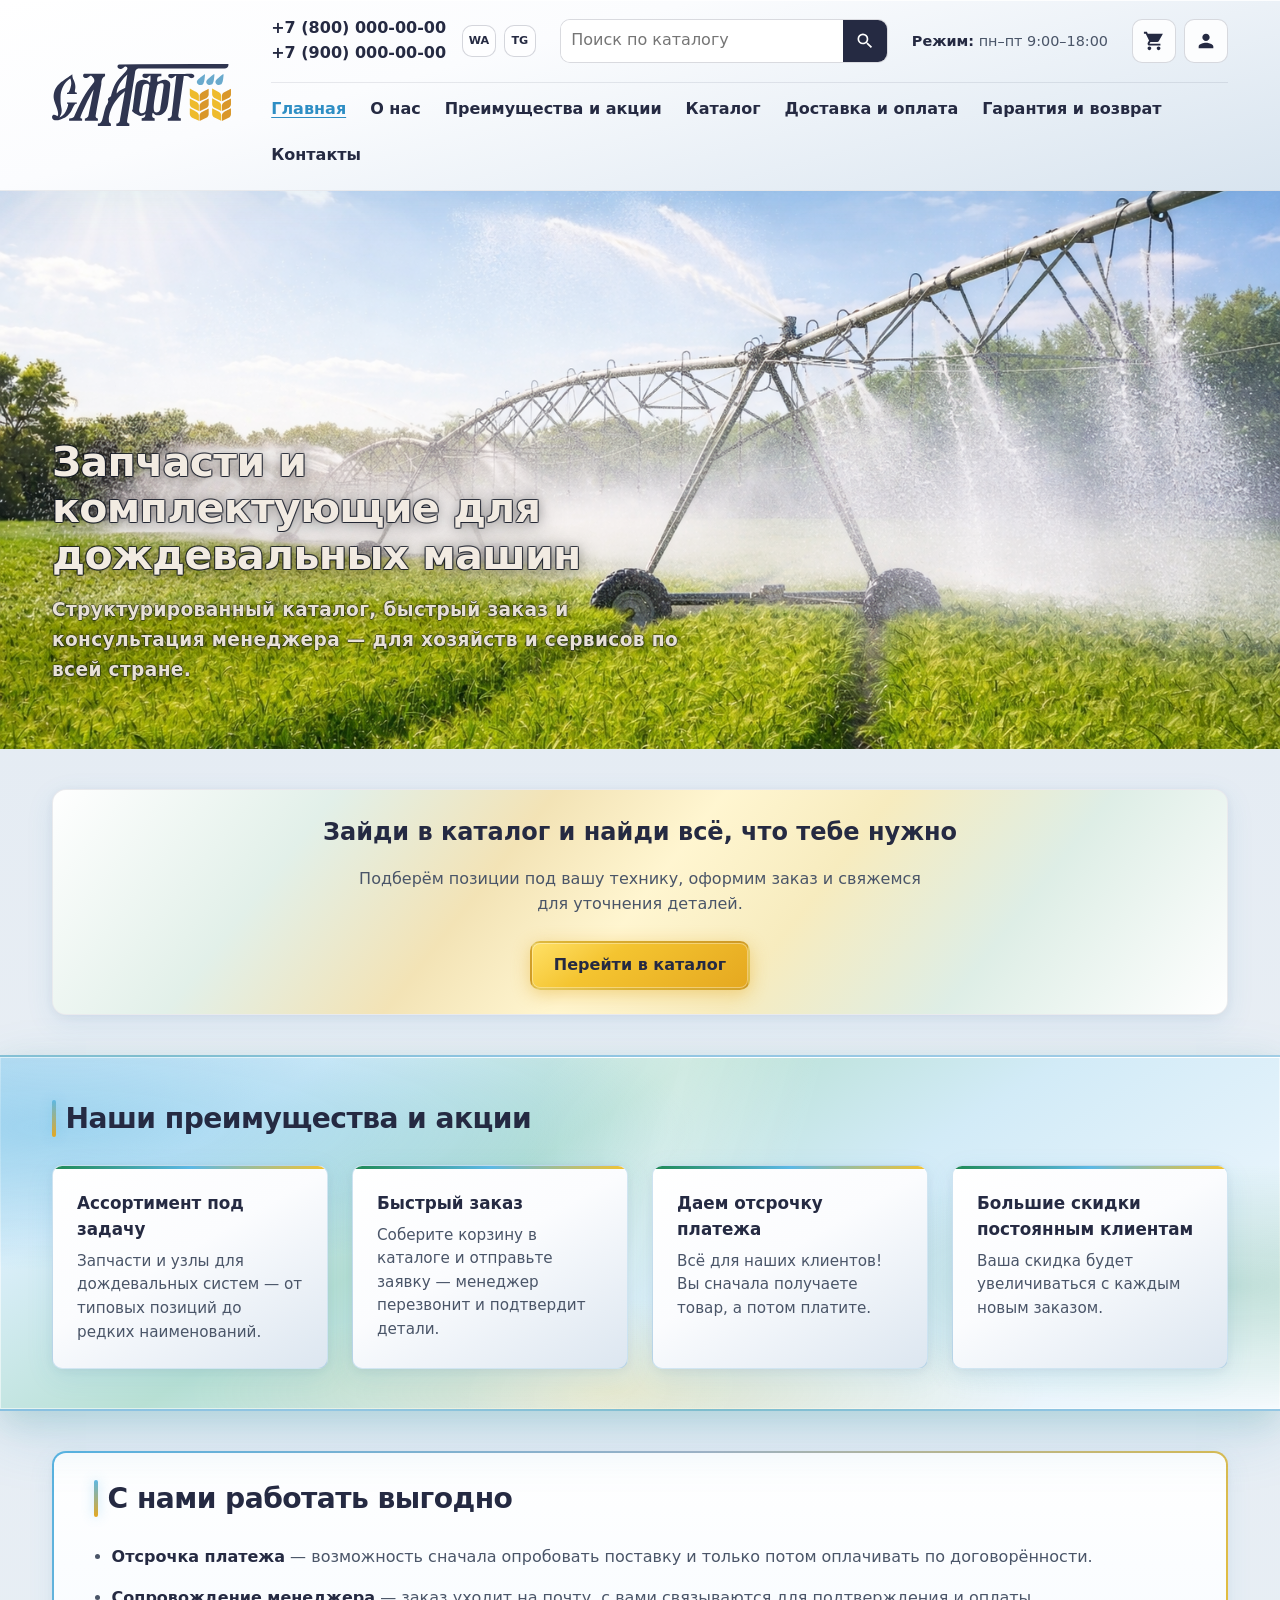
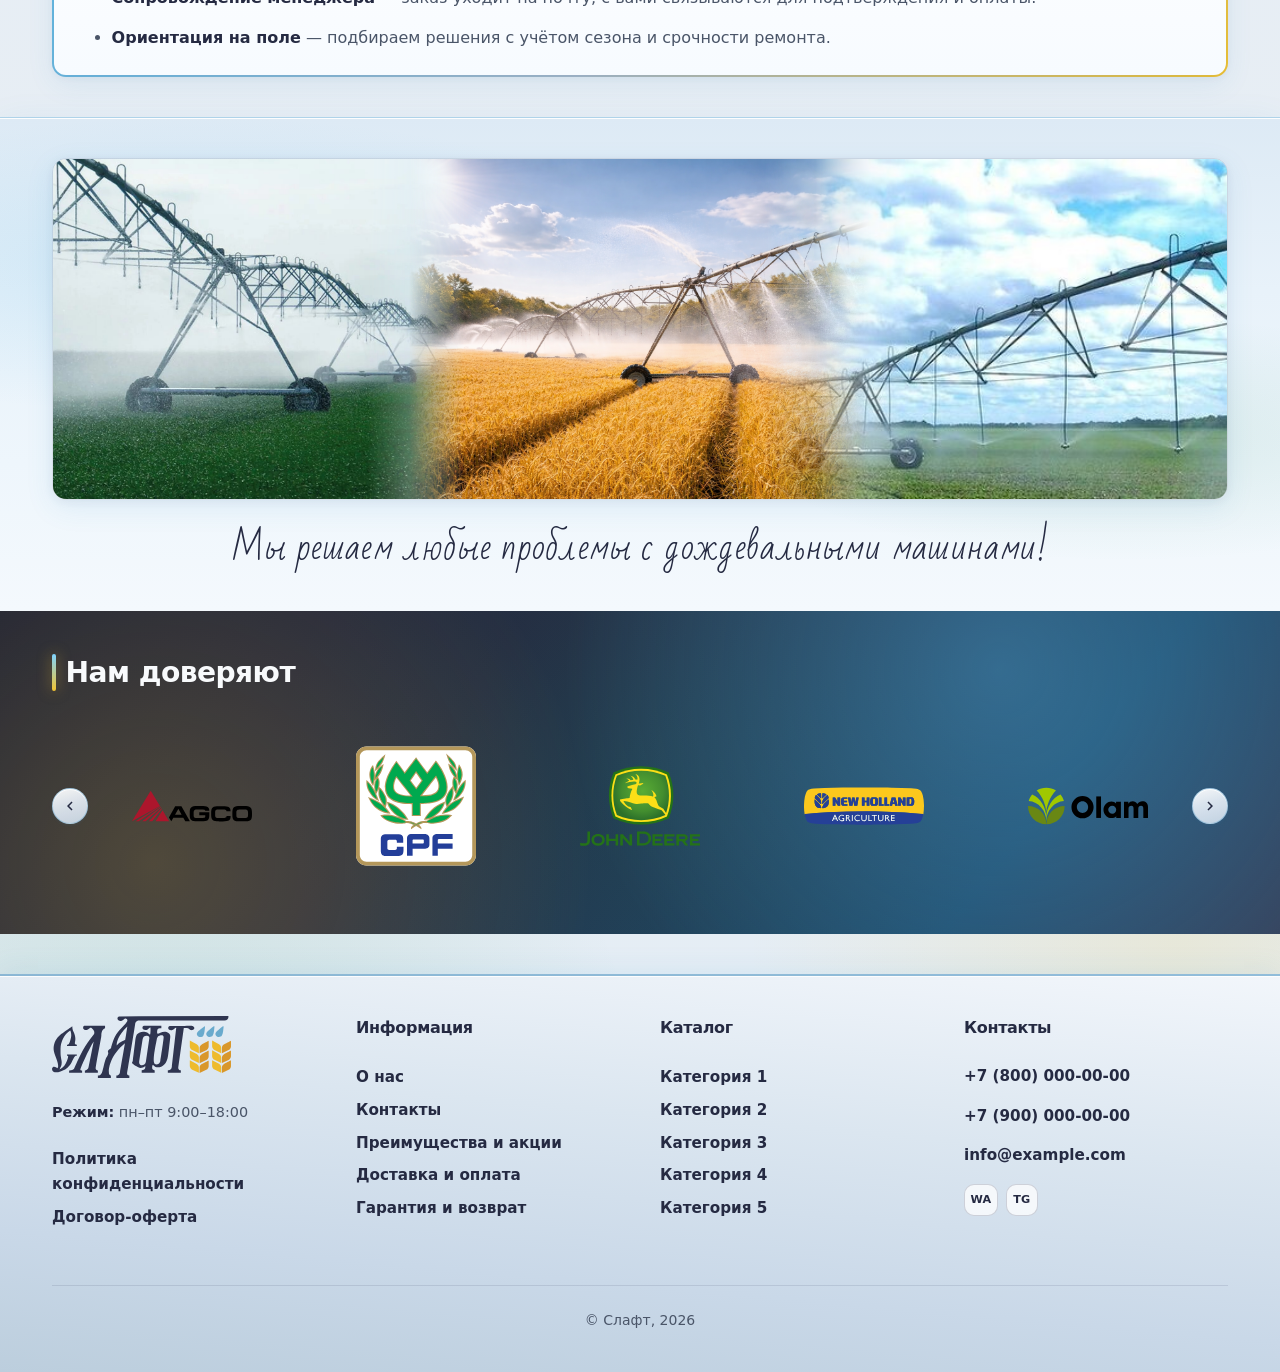
==== commit 47f31142: "Add files via upload" ====
--- a/index.html
+++ b/index.html
@@ -5,6 +5,9 @@
     <meta name="viewport" content="width=device-width, initial-scale=1.0">
     <meta name="description" content="Слафт — запчасти и комплектующие для дождевальных машин. Каталог, доставка, консультации.">
     <title>Слафт — запчасти для дождевальных машин</title>
+    <link rel="preconnect" href="https://fonts.googleapis.com">
+    <link rel="preconnect" href="https://fonts.gstatic.com" crossorigin>
+    <link href="https://fonts.googleapis.com/css2?family=Bad+Script&display=swap" rel="stylesheet">
     <link rel="stylesheet" href="css/style.css">
 </head>
 <body class="page-main__body">
@@ -108,8 +111,8 @@
                         <p class="card__text">Всё для наших клиентов! Вы сначала получаете товар, а потом платите.</p>
                     </li>
                     <li class="card card--metal">
-                        <h3 class="card__title">Работаем с техникой поля</h3>
-                        <p class="card__text">Ориентируемся на сельхоз и сервис: сроки, логистика и реальные условия эксплуатации.</p>
+                        <h3 class="card__title">Большие скидки постоянным клиентам</h3>
+                        <p class="card__text">Ваша скидка будет увеличиваться с каждым новым заказом.</p>
                     </li>
                 </ul>
             </div>
@@ -129,6 +132,23 @@
                         </ul>
                     </div>
                 </div>
+            </div>
+        </section>
+
+        <section class="slogan-strip section" aria-label="Девиз компании">
+            <div class="layout">
+                <div class="slogan-strip__gallery">
+                    <div class="slogan-strip__cell">
+                        <img class="slogan-strip__img" src="./img/Slogan-1.jpg" width="640" height="427" alt="Дождевальная машина в работе" loading="lazy" decoding="async">
+                    </div>
+                    <div class="slogan-strip__cell">
+                        <img class="slogan-strip__img" src="./img/Slogan-2.png" width="640" height="427" alt="Полив сельхозполей" loading="lazy" decoding="async">
+                    </div>
+                    <div class="slogan-strip__cell">
+                        <img class="slogan-strip__img" src="./img/Slogan-3.jfif" width="640" height="427" alt="Техника орошения на поле" loading="lazy" decoding="async">
+                    </div>
+                </div>
+                <p class="slogan-strip__motto">Мы решаем любые проблемы с дождевальными машинами!</p>
             </div>
         </section>
 
--- a/css/style.css
+++ b/css/style.css
@@ -581,11 +581,20 @@
     max-width: min(22ch, 96%);
     font-size: clamp(1.55rem, 3.2vw, 2.65rem);
     font-weight: 800;
-    line-height: 1.12;
-    color: #fff;
+    line-height: 1.14;
+    letter-spacing: -0.015em;
+    color: #f2ebe2;
     text-shadow:
-        0 2px 24px rgba(0, 0, 0, 0.35),
-        0 0 40px rgba(92, 184, 229, 0.35);
+        0 1px 0 rgba(12, 18, 32, 0.65),
+        0 -1px 0 rgba(12, 18, 32, 0.45),
+        1px 0 0 rgba(12, 18, 32, 0.5),
+        -1px 0 0 rgba(12, 18, 32, 0.5),
+        1px 1px 0 rgba(12, 18, 32, 0.4),
+        -1px 1px 0 rgba(12, 18, 32, 0.4),
+        1px -1px 0 rgba(12, 18, 32, 0.4),
+        -1px -1px 0 rgba(12, 18, 32, 0.4),
+        0 0 12px rgba(0, 0, 0, 0.35),
+        0 6px 28px rgba(0, 0, 0, 0.38);
 }
 
 @media (min-width: 1440px) {
@@ -597,11 +606,18 @@
 .hero__lead {
     margin: 0;
     max-width: min(42rem, 95%);
-    font-size: clamp(1.02rem, 1.2vw, 1.15rem);
-    color: rgba(255, 255, 255, 0.98);
+    font-size: clamp(1.12rem, 1.45vw, 1.32rem);
+    line-height: 1.62;
+    letter-spacing: 0.02em;
+    font-weight: 600;
+    color: #e8e1d6;
     text-shadow:
-        0 1px 14px rgba(0, 0, 0, 0.28),
-        0 0 20px rgba(31, 138, 85, 0.25);
+        0 1px 0 rgba(12, 18, 32, 0.55),
+        0 -1px 0 rgba(12, 18, 32, 0.35),
+        1px 0 0 rgba(12, 18, 32, 0.4),
+        -1px 0 0 rgba(12, 18, 32, 0.4),
+        0 0 10px rgba(0, 0, 0, 0.32),
+        0 4px 18px rgba(0, 0, 0, 0.28);
 }
 
 .motto {
@@ -961,6 +977,126 @@
     color: var(--color-steel-dark);
 }
 
+/* Девиз: отдельный светлый фон от «Выгодно», три фото с мягким перетеканием по швам */
+.slogan-strip.section {
+    position: relative;
+    padding-block: var(--space-lg);
+    background: linear-gradient(
+        180deg,
+        #ddeaf5 0%,
+        #e8f2fa 35%,
+        #eef6fc 70%,
+        #f4f9fd 100%
+    );
+    border-top: 1px solid rgba(46, 142, 196, 0.35);
+    box-shadow:
+        inset 0 1px 0 rgba(255, 255, 255, 0.9),
+        0 10px 36px rgba(46, 142, 196, 0.1);
+}
+
+.slogan-strip.section::before {
+    content: "";
+    position: absolute;
+    inset: 0;
+    pointer-events: none;
+    background:
+        radial-gradient(ellipse 70% 55% at 15% 30%, rgba(92, 184, 229, 0.18), transparent 55%),
+        radial-gradient(ellipse 60% 50% at 88% 65%, rgba(31, 138, 85, 0.1), transparent 50%);
+}
+
+.slogan-strip.section .layout {
+    position: relative;
+    z-index: 1;
+}
+
+.slogan-strip__gallery {
+    display: flex;
+    flex-direction: row;
+    width: 100%;
+    border-radius: var(--radius-lg);
+    overflow: hidden;
+    box-shadow: var(--shadow-card);
+    border: 1px solid rgba(47, 53, 80, 0.12);
+    aspect-ratio: 21 / 7;
+    max-height: min(38vh, 440px);
+    isolation: isolate;
+}
+
+.slogan-strip__cell {
+    flex: 1 1 0;
+    min-width: 0;
+    height: 100%;
+    position: relative;
+}
+
+.slogan-strip__cell:nth-child(2),
+.slogan-strip__cell:nth-child(3) {
+    margin-left: -9%;
+}
+
+.slogan-strip__cell:nth-child(1) {
+    z-index: 1;
+}
+
+.slogan-strip__cell:nth-child(2) {
+    z-index: 2;
+}
+
+.slogan-strip__cell:nth-child(3) {
+    z-index: 3;
+}
+
+.slogan-strip__img {
+    display: block;
+    width: 100%;
+    height: 100%;
+    object-fit: cover;
+    object-position: center;
+    -webkit-mask-size: 100% 100%;
+    mask-size: 100% 100%;
+    -webkit-mask-repeat: no-repeat;
+    mask-repeat: no-repeat;
+}
+
+.slogan-strip__cell:nth-child(1) .slogan-strip__img {
+    -webkit-mask-image: linear-gradient(90deg, #000 0%, #000 68%, transparent 100%);
+    mask-image: linear-gradient(90deg, #000 0%, #000 68%, transparent 100%);
+}
+
+.slogan-strip__cell:nth-child(2) .slogan-strip__img {
+    -webkit-mask-image: linear-gradient(90deg, transparent 0%, #000 12%, #000 88%, transparent 100%);
+    mask-image: linear-gradient(90deg, transparent 0%, #000 12%, #000 88%, transparent 100%);
+}
+
+.slogan-strip__cell:nth-child(3) .slogan-strip__img {
+    -webkit-mask-image: linear-gradient(90deg, transparent 0%, #000 32%, #000 100%);
+    mask-image: linear-gradient(90deg, transparent 0%, #000 32%, #000 100%);
+}
+
+.slogan-strip__motto {
+    margin: var(--space-md) 0 0;
+    font-family: "Bad Script", cursive;
+    font-size: clamp(1.45rem, 3.8vw, 2.15rem);
+    font-weight: 400;
+    line-height: 1.35;
+    text-align: center;
+    color: var(--color-steel-dark);
+    letter-spacing: 0.02em;
+    text-wrap: balance;
+}
+
+@media (max-width: 520px) {
+    .slogan-strip__gallery {
+        aspect-ratio: 3 / 2;
+        max-height: none;
+    }
+
+    .slogan-strip__cell:nth-child(2),
+    .slogan-strip__cell:nth-child(3) {
+        margin-left: -11%;
+    }
+}
+
 .trust__frame {
     display: grid;
     grid-template-columns: auto minmax(0, 1fr) auto;
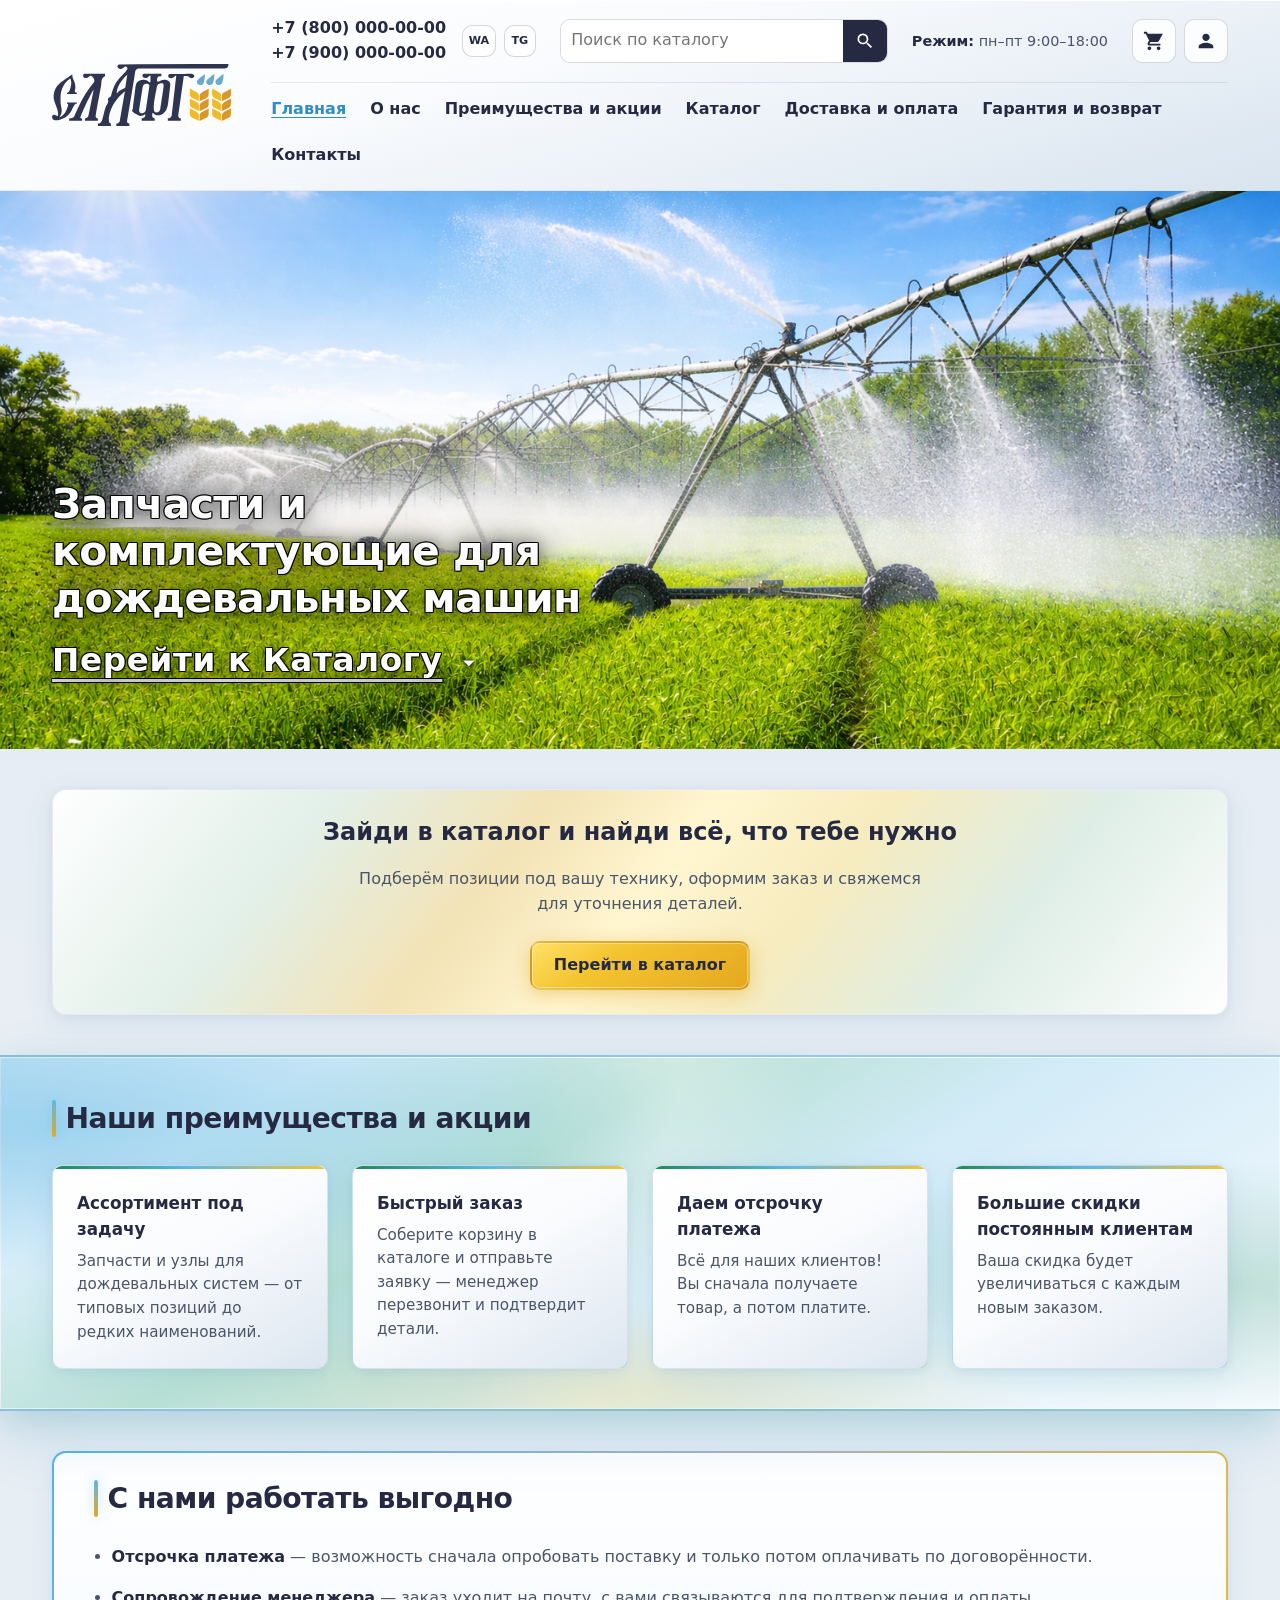
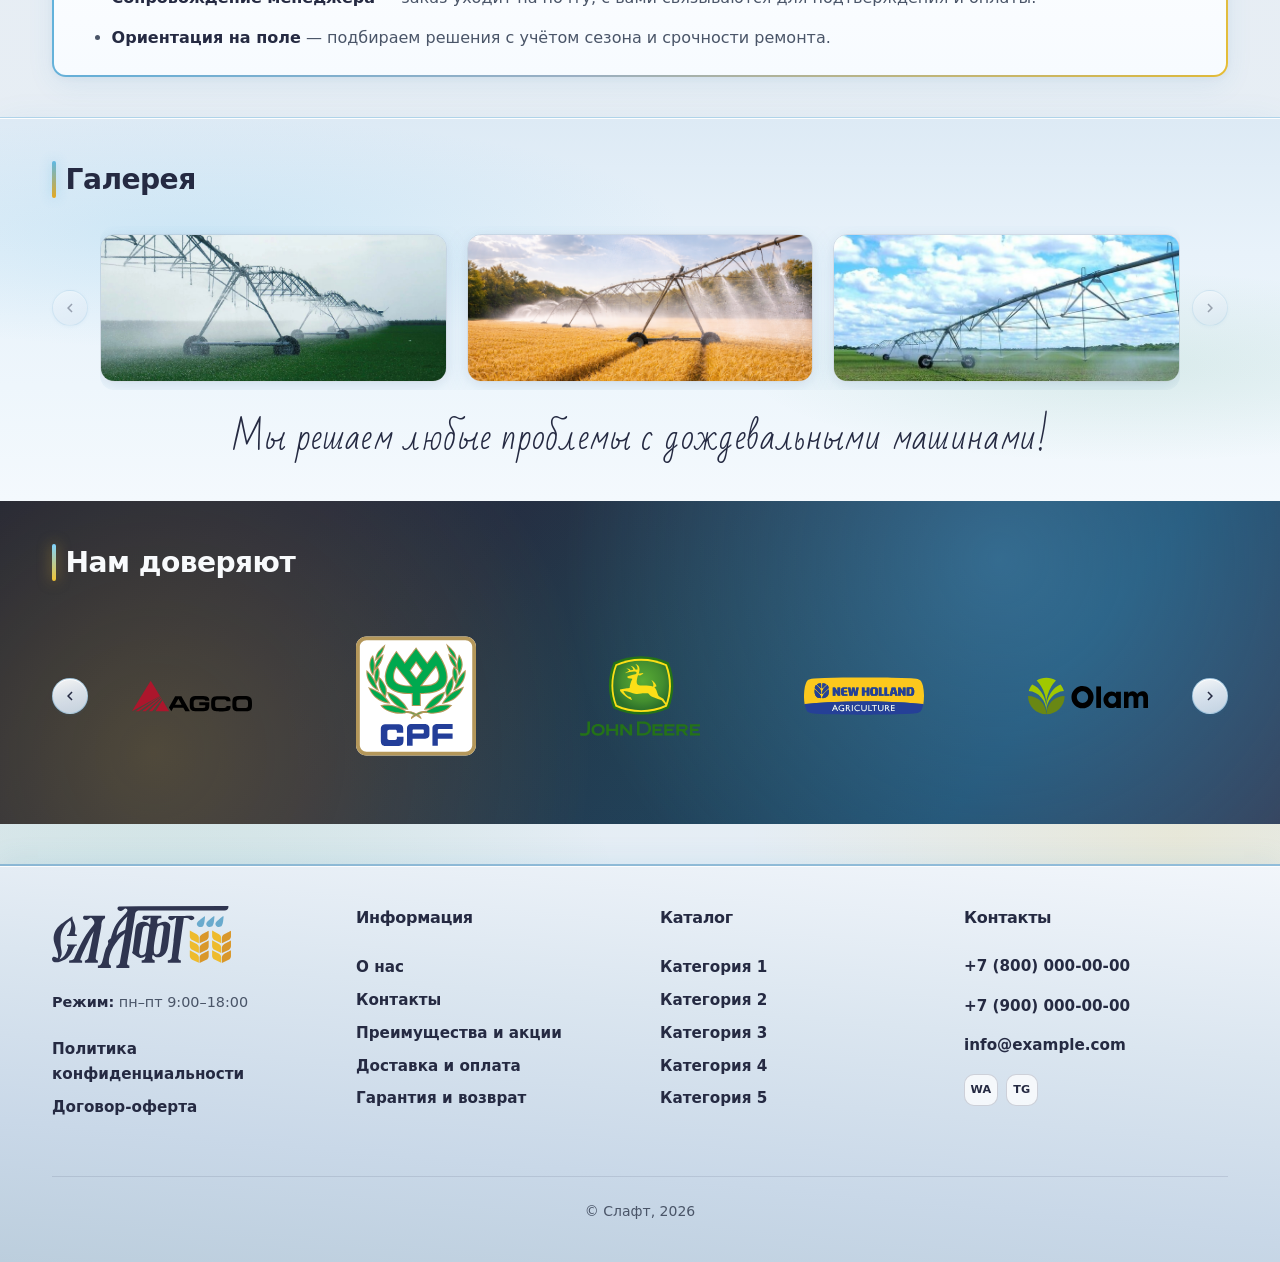
==== commit 6f5499e7: "Add files via upload" ====
--- a/index.html
+++ b/index.html
@@ -68,11 +68,18 @@
     <main class="page-main__content">
         <section class="hero" aria-label="Главный баннер">
             <div class="hero__media">
-                <img class="hero__img" src="./img/New-hero-bg.png" width="1920" height="1080" alt="Дождевальная техника на поле" fetchpriority="high" decoding="async">
+                <img class="hero__img" src="./img/new-hero-bg-contrast.png" width="1920" height="1080" alt="Дождевальная техника на поле" fetchpriority="high" decoding="async">
             </div>
             <div class="layout hero__inner">
-                <h1 class="hero__title">Запчасти и комплектующие для дождевальных машин</h1>
-                <p class="hero__lead">Структурированный каталог, быстрый заказ и консультация менеджера — для хозяйств и сервисов по всей стране.</p>
+                <div class="hero__content" id="hero-content" aria-hidden="true">
+                    <h1 class="hero__title">Запчасти и комплектующие для дождевальных машин</h1>
+                    <a class="hero__catalog-link" href="#catalog-teaser">
+                        Перейти к Каталогу
+                        <svg class="hero__catalog-link__chevron" width="1em" height="1em" viewBox="0 0 24 24" aria-hidden="true" focusable="false">
+                            <path fill="currentColor" d="M7 10l5 5 5-5H7z"/>
+                        </svg>
+                    </a>
+                </div>
             </div>
         </section>
 
@@ -82,7 +89,7 @@
             </div>
         </section> -->
 
-        <section class="cta-catalog section" aria-labelledby="cta-catalog-title">
+        <section class="cta-catalog section" id="catalog-teaser" aria-labelledby="cta-catalog-title">
             <div class="layout">
                 <div class="cta-catalog__glow">
                     <div class="cta-catalog__inner">
@@ -135,18 +142,35 @@
             </div>
         </section>
 
-        <section class="slogan-strip section" aria-label="Девиз компании">
-            <div class="layout">
-                <div class="slogan-strip__gallery">
-                    <div class="slogan-strip__cell">
-                        <img class="slogan-strip__img" src="./img/Slogan-1.jpg" width="640" height="427" alt="Дождевальная машина в работе" loading="lazy" decoding="async">
-                    </div>
-                    <div class="slogan-strip__cell">
-                        <img class="slogan-strip__img" src="./img/Slogan-2.png" width="640" height="427" alt="Полив сельхозполей" loading="lazy" decoding="async">
-                    </div>
-                    <div class="slogan-strip__cell">
-                        <img class="slogan-strip__img" src="./img/Slogan-3.jfif" width="640" height="427" alt="Техника орошения на поле" loading="lazy" decoding="async">
-                    </div>
+        <section class="slogan-strip section" aria-labelledby="slogan-gallery-title">
+            <div class="layout">
+                <h2 class="section__title" id="slogan-gallery-title">Галерея</h2>
+                <div class="slogan-strip__frame">
+                    <button type="button" class="slogan-strip__nav slogan-strip__nav--prev" aria-controls="slogan-gallery-slider" aria-label="Предыдущее фото">
+                        <svg class="slogan-strip__nav-icon" width="18" height="18" viewBox="0 0 24 24" aria-hidden="true"><path fill="currentColor" d="M15.41 16.59L10.83 12l4.58-4.59L14 6l-6 6 6 6 1.41-1.41z"/></svg>
+                    </button>
+                    <div class="slogan-strip__viewport" id="slogan-gallery-slider" tabindex="0" role="region" aria-label="Фотографии — листайте или откройте галерею по клику">
+                        <div class="slogan-strip__track">
+                            <div class="slogan-strip__slide">
+                                <a class="slogan-strip__link" href="#" aria-label="Открыть галерею: дождевальная машина в работе">
+                                    <img class="slogan-strip__img" src="./img/Slogan-1.jpg" width="640" height="427" alt="" loading="lazy" decoding="async" draggable="false">
+                                </a>
+                            </div>
+                            <div class="slogan-strip__slide">
+                                <a class="slogan-strip__link" href="#" aria-label="Открыть галерею: полив сельхозполей">
+                                    <img class="slogan-strip__img" src="./img/Slogan-2.png" width="640" height="427" alt="" loading="lazy" decoding="async" draggable="false">
+                                </a>
+                            </div>
+                            <div class="slogan-strip__slide">
+                                <a class="slogan-strip__link" href="#" aria-label="Открыть галерею: техника орошения на поле">
+                                    <img class="slogan-strip__img" src="./img/Slogan-3.jfif" width="640" height="427" alt="" loading="lazy" decoding="async" draggable="false">
+                                </a>
+                            </div>
+                        </div>
+                    </div>
+                    <button type="button" class="slogan-strip__nav slogan-strip__nav--next" aria-controls="slogan-gallery-slider" aria-label="Следующее фото">
+                        <svg class="slogan-strip__nav-icon" width="18" height="18" viewBox="0 0 24 24" aria-hidden="true"><path fill="currentColor" d="M8.59 16.59L13.17 12 8.59 7.41 10 6l6 6-6 6-1.41-1.41z"/></svg>
+                    </button>
                 </div>
                 <p class="slogan-strip__motto">Мы решаем любые проблемы с дождевальными машинами!</p>
             </div>
--- a/css/style.css
+++ b/css/style.css
@@ -576,6 +576,114 @@
     padding-block: var(--space-lg) var(--space-xl);
 }
 
+/* Якорь под липкий шапкой */
+#catalog-teaser {
+    scroll-margin-top: clamp(4.5rem, 12vw, 6rem);
+}
+
+.hero__content {
+    position: relative;
+    max-width: min(42rem, 96%);
+    padding: 0;
+    margin: 0;
+    opacity: 0;
+    visibility: hidden;
+    transform: translate3d(-120%, 0, 0);
+    filter: blur(10px);
+}
+
+.hero__content--visible {
+    visibility: visible;
+    animation: hero-content-enter 2.75s linear forwards;
+}
+
+/* Въезд слева, удары «об правую стенку» с затухающей амплитудой, лёгкий подпрыг при первом ударе */
+@keyframes hero-content-enter {
+    0% {
+        opacity: 0;
+        transform: translate3d(-120%, 0, 0);
+        filter: blur(10px);
+    }
+
+    10% {
+        opacity: 0.35;
+        filter: blur(7px);
+    }
+
+    22% {
+        opacity: 1;
+        filter: blur(3px);
+    }
+
+    34% {
+        transform: translate3d(1.15rem, 0, 0);
+        filter: blur(1px);
+    }
+
+    /* первый удар + короткий подпрыг */
+    38% {
+        transform: translate3d(1.55rem, -0.35rem, 0);
+        filter: blur(0.5px);
+    }
+
+    44% {
+        transform: translate3d(-0.72rem, 0, 0);
+    }
+
+    50% {
+        transform: translate3d(0.58rem, 0, 0);
+    }
+
+    56% {
+        transform: translate3d(-0.4rem, 0, 0);
+    }
+
+    63% {
+        transform: translate3d(0.32rem, 0, 0);
+    }
+
+    70% {
+        transform: translate3d(-0.22rem, 0, 0);
+    }
+
+    77% {
+        transform: translate3d(0.16rem, 0, 0);
+    }
+
+    84% {
+        transform: translate3d(-0.1rem, 0, 0);
+    }
+
+    91% {
+        transform: translate3d(0.06rem, 0, 0);
+    }
+
+    96% {
+        transform: translate3d(-0.03rem, 0, 0);
+        filter: blur(0);
+    }
+
+    100% {
+        opacity: 1;
+        transform: translate3d(0, 0, 0);
+        filter: blur(0);
+    }
+}
+
+@media (prefers-reduced-motion: reduce) {
+    .hero__content {
+        opacity: 1;
+        visibility: visible;
+        transform: none;
+        filter: none;
+        animation: none;
+    }
+
+    .hero__content--visible {
+        animation: none;
+    }
+}
+
 .hero__title {
     margin: 0 0 var(--space-sm);
     max-width: min(22ch, 96%);
@@ -583,18 +691,20 @@
     font-weight: 800;
     line-height: 1.14;
     letter-spacing: -0.015em;
-    color: #f2ebe2;
+    color: #fff;
     text-shadow:
-        0 1px 0 rgba(12, 18, 32, 0.65),
-        0 -1px 0 rgba(12, 18, 32, 0.45),
-        1px 0 0 rgba(12, 18, 32, 0.5),
-        -1px 0 0 rgba(12, 18, 32, 0.5),
-        1px 1px 0 rgba(12, 18, 32, 0.4),
-        -1px 1px 0 rgba(12, 18, 32, 0.4),
-        1px -1px 0 rgba(12, 18, 32, 0.4),
-        -1px -1px 0 rgba(12, 18, 32, 0.4),
-        0 0 12px rgba(0, 0, 0, 0.35),
-        0 6px 28px rgba(0, 0, 0, 0.38);
+        0 1px 0 rgba(0, 0, 0, 0.9),
+        0 -1px 0 rgba(0, 0, 0, 0.75),
+        1px 0 0 rgba(0, 0, 0, 0.82),
+        -1px 0 0 rgba(0, 0, 0, 0.82),
+        1px 1px 0 rgba(0, 0, 0, 0.72),
+        -1px 1px 0 rgba(0, 0, 0, 0.72),
+        1px -1px 0 rgba(0, 0, 0, 0.72),
+        -1px -1px 0 rgba(0, 0, 0, 0.72),
+        0 0 1px rgba(0, 0, 0, 0.95),
+        0 0 18px rgba(0, 0, 0, 0.55),
+        0 0 42px rgba(0, 0, 0, 0.45),
+        0 8px 36px rgba(0, 0, 0, 0.5);
 }
 
 @media (min-width: 1440px) {
@@ -603,21 +713,53 @@
     }
 }
 
-.hero__lead {
+.hero__catalog-link {
+    display: inline-flex;
+    align-items: center;
+    gap: 0.4em;
     margin: 0;
-    max-width: min(42rem, 95%);
-    font-size: clamp(1.12rem, 1.45vw, 1.32rem);
-    line-height: 1.62;
+    max-width: min(42rem, 100%);
+    font-size: clamp(1.2rem, 2.55vw, 2.05rem);
+    line-height: 1.45;
     letter-spacing: 0.02em;
-    font-weight: 600;
-    color: #e8e1d6;
+    font-weight: 700;
+    color: #fff;
+    text-decoration: underline;
+    text-decoration-color: rgba(255, 255, 255, 0.88);
+    text-decoration-thickness: max(1px, 0.08em);
+    text-underline-offset: 0.24em;
     text-shadow:
-        0 1px 0 rgba(12, 18, 32, 0.55),
-        0 -1px 0 rgba(12, 18, 32, 0.35),
-        1px 0 0 rgba(12, 18, 32, 0.4),
-        -1px 0 0 rgba(12, 18, 32, 0.4),
-        0 0 10px rgba(0, 0, 0, 0.32),
-        0 4px 18px rgba(0, 0, 0, 0.28);
+        0 1px 0 rgba(0, 0, 0, 0.88),
+        0 -1px 0 rgba(0, 0, 0, 0.72),
+        1px 0 0 rgba(0, 0, 0, 0.8),
+        -1px 0 0 rgba(0, 0, 0, 0.8),
+        1px 1px 0 rgba(0, 0, 0, 0.68),
+        -1px 1px 0 rgba(0, 0, 0, 0.68),
+        1px -1px 0 rgba(0, 0, 0, 0.68),
+        -1px -1px 0 rgba(0, 0, 0, 0.68),
+        0 0 14px rgba(0, 0, 0, 0.48),
+        0 6px 28px rgba(0, 0, 0, 0.42);
+    transition: text-decoration-color 0.2s ease, opacity 0.2s ease;
+}
+
+.hero__catalog-link:hover {
+    color: #fff;
+    text-decoration-color: #fff;
+    opacity: 0.96;
+}
+
+.hero__catalog-link:focus-visible {
+    outline: 2px solid rgba(255, 255, 255, 0.95);
+    outline-offset: 4px;
+    border-radius: 4px;
+}
+
+.hero__catalog-link__chevron {
+    flex-shrink: 0;
+    width: 0.85em;
+    height: 0.85em;
+    margin-top: 0.08em;
+    filter: drop-shadow(0 0 1px rgba(0, 0, 0, 0.9)) drop-shadow(0 1px 2px rgba(0, 0, 0, 0.5));
 }
 
 .motto {
@@ -1009,41 +1151,147 @@
     z-index: 1;
 }
 
-.slogan-strip__gallery {
+.slogan-strip__frame {
+    display: grid;
+    grid-template-columns: auto minmax(0, 1fr) auto;
+    align-items: center;
+    gap: clamp(0.35rem, 2vw, 0.75rem);
+    margin-top: var(--space-sm);
+}
+
+/* Все три фото помещаются — стрелки не нужны */
+.slogan-strip__frame--no-scroll .slogan-strip__nav {
+    opacity: 0.4;
+    pointer-events: none;
+    cursor: default;
+}
+
+.slogan-strip__nav {
+    flex-shrink: 0;
+    display: inline-flex;
+    align-items: center;
+    justify-content: center;
+    width: 2.25rem;
+    height: 2.25rem;
+    margin: 0;
+    padding: 0;
+    border: 1px solid rgba(46, 142, 196, 0.28);
+    border-radius: 50%;
+    color: var(--color-steel-dark);
+    background: linear-gradient(165deg, rgba(255, 255, 255, 0.95) 0%, rgba(230, 238, 247, 0.92) 45%, rgba(210, 224, 238, 0.9) 100%);
+    box-shadow:
+        inset 0 1px 0 rgba(255, 255, 255, 0.9),
+        0 1px 3px rgba(46, 142, 196, 0.12);
+    cursor: pointer;
+    transition:
+        border-color 0.2s ease,
+        color 0.2s ease,
+        box-shadow 0.2s ease,
+        transform 0.15s ease;
+}
+
+.slogan-strip__nav:hover {
+    border-color: rgba(46, 142, 196, 0.55);
+    color: var(--color-sky-deep);
+    box-shadow:
+        inset 0 1px 0 rgba(255, 255, 255, 0.95),
+        0 2px 8px rgba(46, 142, 196, 0.18);
+}
+
+.slogan-strip__nav:focus-visible {
+    outline: 2px solid rgba(46, 142, 196, 0.65);
+    outline-offset: 2px;
+}
+
+.slogan-strip__nav:active {
+    transform: scale(0.96);
+}
+
+.slogan-strip__nav-icon {
+    display: block;
+    flex-shrink: 0;
+}
+
+.slogan-strip__viewport {
+    width: 100%;
+    min-width: 0;
+    max-width: 100%;
+    padding-block: var(--space-xs);
+    overflow-x: auto;
+    overflow-y: hidden;
+    scroll-behavior: smooth;
+    scroll-snap-type: x mandatory;
+    overscroll-behavior-x: contain;
+    -webkit-overflow-scrolling: touch;
+    /* Горизонтальный свайп пальцем (как в Swiper), без вертикального перехвата */
+    touch-action: pan-x pinch-zoom;
+    cursor: grab;
+    user-select: none;
+    scrollbar-width: none;
+    -ms-overflow-style: none;
+    border-radius: var(--radius-lg);
+}
+
+.slogan-strip__viewport::-webkit-scrollbar {
+    display: none;
+    width: 0;
+    height: 0;
+}
+
+.slogan-strip__viewport.slogan-strip__viewport--dragging {
+    cursor: grabbing;
+    scroll-behavior: auto;
+}
+
+.slogan-strip__track {
     display: flex;
     flex-direction: row;
+    flex-wrap: nowrap;
+    align-items: stretch;
+    width: max-content;
+    min-height: 0;
+}
+
+.slogan-strip__slide {
+    flex: 0 0 auto;
+    display: flex;
+    align-items: stretch;
+    justify-content: center;
+    box-sizing: border-box;
+    scroll-snap-align: start;
+    scroll-snap-stop: always;
+}
+
+.slogan-strip__link {
+    display: block;
     width: 100%;
+    height: 100%;
     border-radius: var(--radius-lg);
     overflow: hidden;
     box-shadow: var(--shadow-card);
     border: 1px solid rgba(47, 53, 80, 0.12);
-    aspect-ratio: 21 / 7;
+    /* В ряд из трёх — полоса как раньше (~21:7 на всю ширину ≈ 7:3 на ячейку) */
+    aspect-ratio: 7 / 3;
     max-height: min(38vh, 440px);
-    isolation: isolate;
-}
-
-.slogan-strip__cell {
-    flex: 1 1 0;
-    min-width: 0;
-    height: 100%;
-    position: relative;
-}
-
-.slogan-strip__cell:nth-child(2),
-.slogan-strip__cell:nth-child(3) {
-    margin-left: -9%;
-}
-
-.slogan-strip__cell:nth-child(1) {
-    z-index: 1;
-}
-
-.slogan-strip__cell:nth-child(2) {
-    z-index: 2;
-}
-
-.slogan-strip__cell:nth-child(3) {
-    z-index: 3;
+    outline: none;
+    transition: box-shadow 0.2s ease, border-color 0.2s ease, transform 0.15s ease;
+    touch-action: inherit;
+}
+
+.slogan-strip__link:hover {
+    border-color: rgba(46, 142, 196, 0.45);
+    box-shadow:
+        var(--shadow-card),
+        0 4px 16px rgba(46, 142, 196, 0.15);
+}
+
+.slogan-strip__link:focus-visible {
+    outline: 2px solid rgba(46, 142, 196, 0.65);
+    outline-offset: 3px;
+}
+
+.slogan-strip__link:active {
+    transform: scale(0.992);
 }
 
 .slogan-strip__img {
@@ -1052,25 +1300,31 @@
     height: 100%;
     object-fit: cover;
     object-position: center;
-    -webkit-mask-size: 100% 100%;
-    mask-size: 100% 100%;
-    -webkit-mask-repeat: no-repeat;
-    mask-repeat: no-repeat;
-}
-
-.slogan-strip__cell:nth-child(1) .slogan-strip__img {
-    -webkit-mask-image: linear-gradient(90deg, #000 0%, #000 68%, transparent 100%);
-    mask-image: linear-gradient(90deg, #000 0%, #000 68%, transparent 100%);
-}
-
-.slogan-strip__cell:nth-child(2) .slogan-strip__img {
-    -webkit-mask-image: linear-gradient(90deg, transparent 0%, #000 12%, #000 88%, transparent 100%);
-    mask-image: linear-gradient(90deg, transparent 0%, #000 12%, #000 88%, transparent 100%);
-}
-
-.slogan-strip__cell:nth-child(3) .slogan-strip__img {
-    -webkit-mask-image: linear-gradient(90deg, transparent 0%, #000 32%, #000 100%);
-    mask-image: linear-gradient(90deg, transparent 0%, #000 32%, #000 100%);
+    -webkit-user-drag: none;
+    user-select: none;
+    pointer-events: none;
+}
+
+@media (prefers-reduced-motion: reduce) {
+    .slogan-strip__nav {
+        transition: border-color 0.2s ease, color 0.2s ease, box-shadow 0.2s ease;
+    }
+
+    .slogan-strip__nav:active {
+        transform: none;
+    }
+
+    .slogan-strip__viewport {
+        scroll-behavior: auto;
+    }
+
+    .slogan-strip__link {
+        transition: border-color 0.2s ease, box-shadow 0.2s ease;
+    }
+
+    .slogan-strip__link:active {
+        transform: none;
+    }
 }
 
 .slogan-strip__motto {
@@ -1085,15 +1339,26 @@
     text-wrap: balance;
 }
 
-@media (max-width: 520px) {
-    .slogan-strip__gallery {
+@media (max-width: 767px) {
+    .slogan-strip__link {
         aspect-ratio: 3 / 2;
         max-height: none;
     }
-
-    .slogan-strip__cell:nth-child(2),
-    .slogan-strip__cell:nth-child(3) {
-        margin-left: -11%;
+}
+
+@media (max-width: 359px) {
+    .slogan-strip__frame {
+        gap: 0.25rem;
+    }
+
+    .slogan-strip__nav {
+        width: 2rem;
+        height: 2rem;
+    }
+
+    .slogan-strip__nav-icon {
+        width: 15px;
+        height: 15px;
     }
 }
 
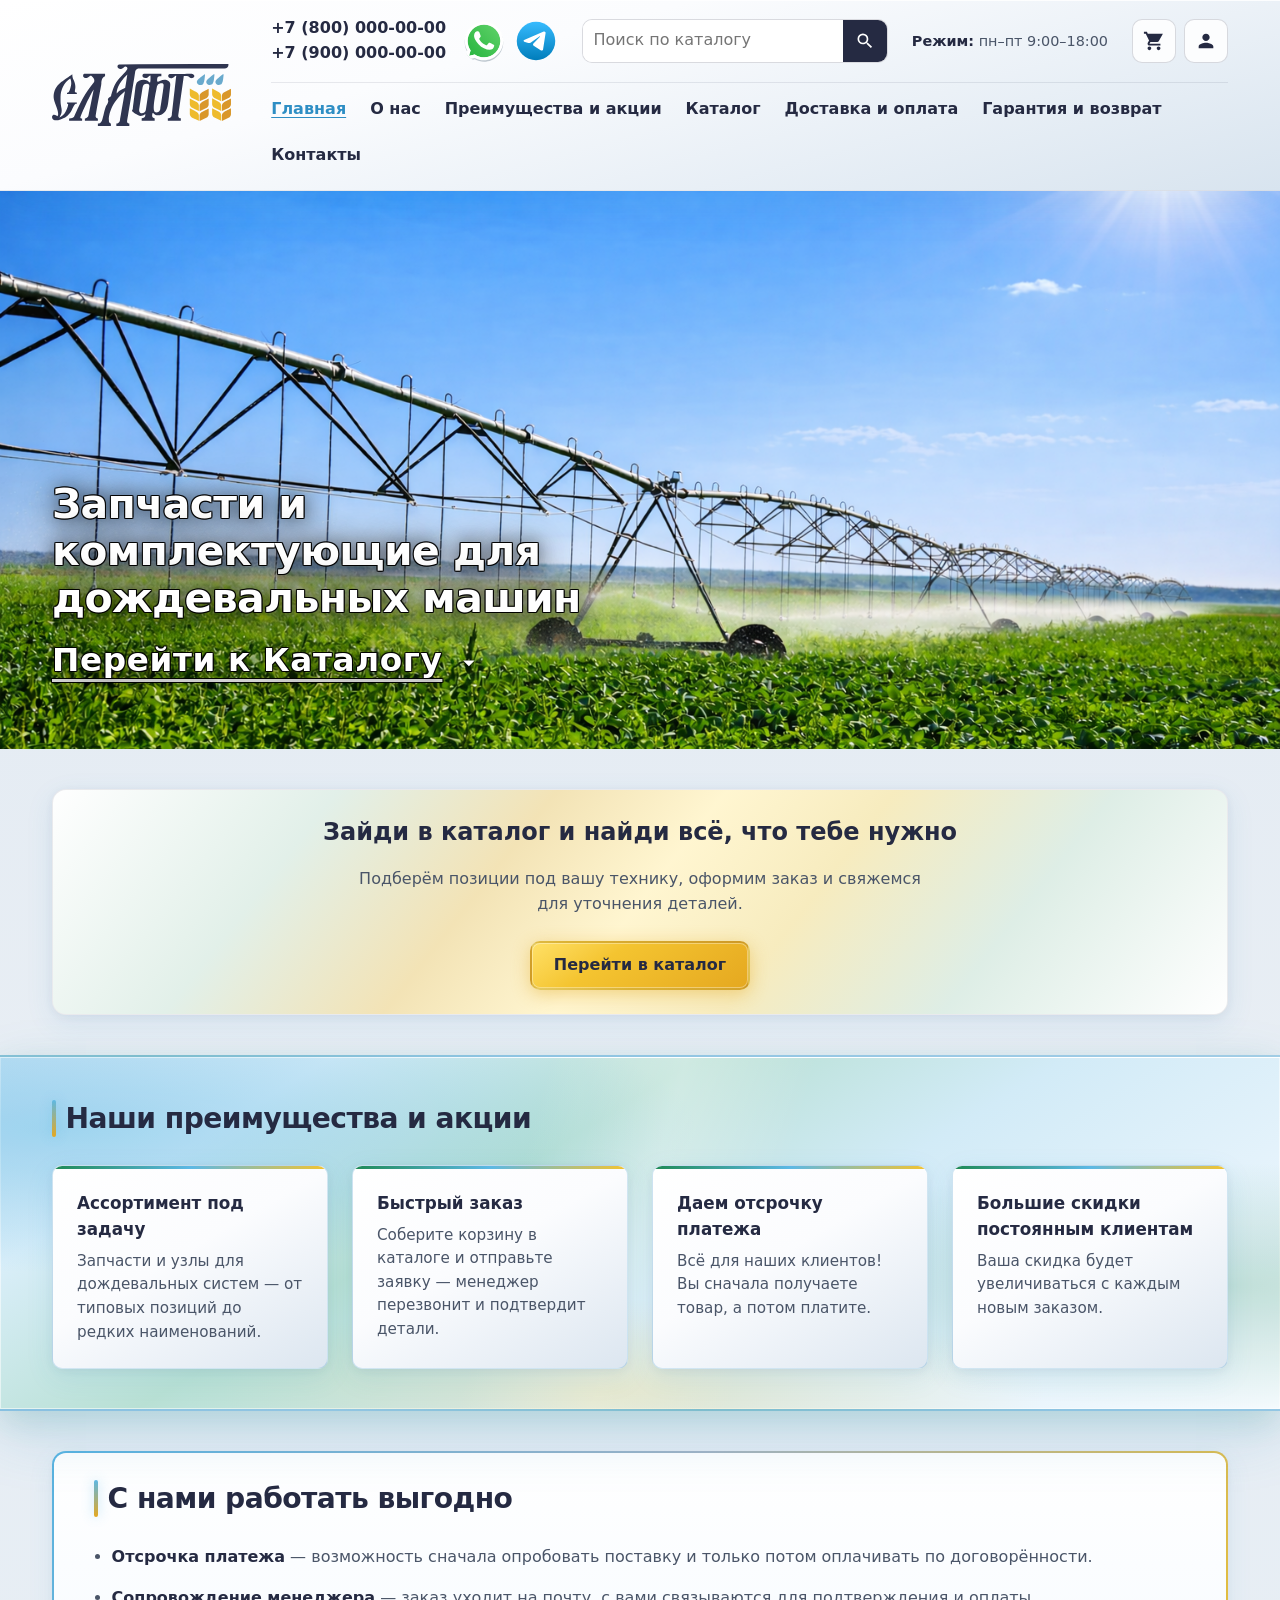
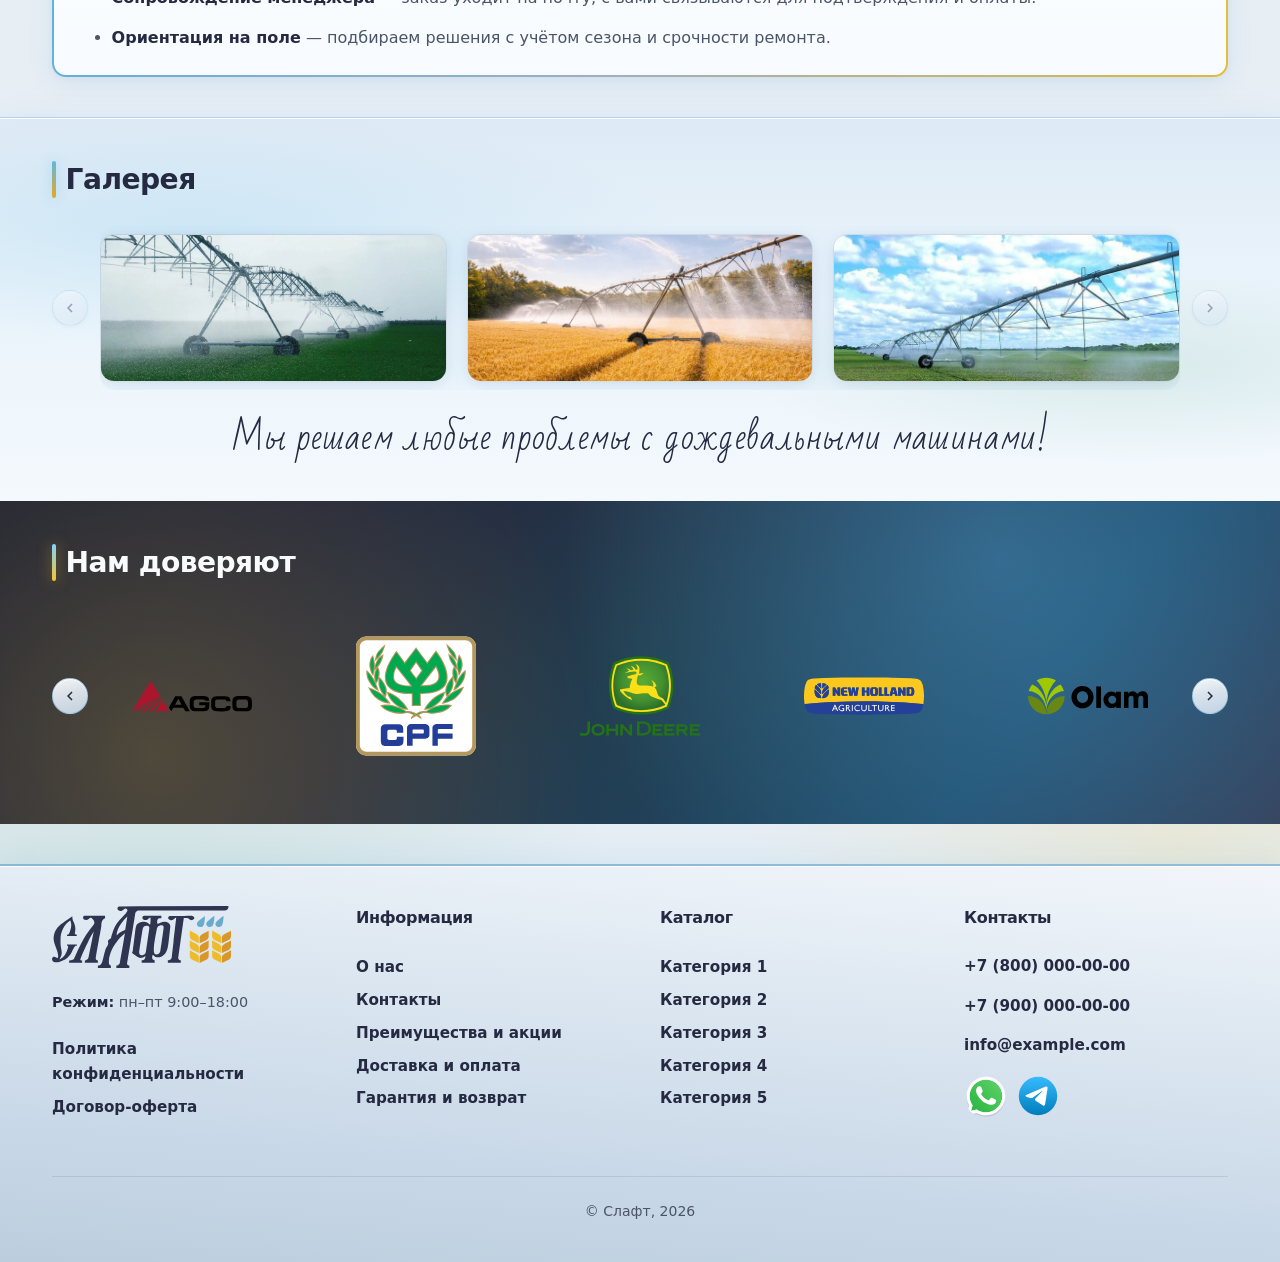
==== commit 16a86bf6: "Add files via upload" ====
--- a/index.html
+++ b/index.html
@@ -30,8 +30,12 @@
                         <a class="header__phone-number" href="tel:+79000000000">+7 (900) 000-00-00</a>
                     </div>
                     <div class="header__social">
-                        <a class="header__social-link" href="#" aria-label="WhatsApp (заглушка)">WA</a>
-                        <a class="header__social-link" href="#" aria-label="Telegram (заглушка)">TG</a>
+                        <a class="header__social-link" href="#" aria-label="Написать в WhatsApp">
+                            <img class="header__social-icon" src="./img/whatsapp.svg" width="40" height="40" alt="" decoding="async">
+                        </a>
+                        <a class="header__social-link" href="#" aria-label="Написать в Telegram">
+                            <img class="header__social-icon" src="./img/telegram.svg" width="40" height="40" alt="" decoding="async">
+                        </a>
                     </div>
                 </div>
                 <form class="header__search" action="#" method="get" role="search">
@@ -53,12 +57,12 @@
                 <nav class="header__nav" aria-label="Основное меню">
                     <ul class="header__nav-list">
                         <li class="header__nav-item"><a class="header__nav-link header__nav-link--current" href="index.html">Главная</a></li>
-                        <li class="header__nav-item"><a class="header__nav-link" href="#">О нас</a></li>
-                        <li class="header__nav-item"><a class="header__nav-link" href="#">Преимущества и акции</a></li>
+                        <li class="header__nav-item"><a class="header__nav-link" href="about.html">О нас</a></li>
+                        <li class="header__nav-item"><a class="header__nav-link" href="advantages.html">Преимущества и акции</a></li>
                         <li class="header__nav-item"><a class="header__nav-link" href="#">Каталог</a></li>
                         <li class="header__nav-item"><a class="header__nav-link" href="#">Доставка и оплата</a></li>
                         <li class="header__nav-item"><a class="header__nav-link" href="#">Гарантия и возврат</a></li>
-                        <li class="header__nav-item"><a class="header__nav-link" href="#">Контакты</a></li>
+                        <li class="header__nav-item"><a class="header__nav-link" href="contacts.html">Контакты</a></li>
                     </ul>
                 </nav>
             </div>
@@ -68,7 +72,7 @@
     <main class="page-main__content">
         <section class="hero" aria-label="Главный баннер">
             <div class="hero__media">
-                <img class="hero__img" src="./img/new-hero-bg-contrast.png" width="1920" height="1080" alt="Дождевальная техника на поле" fetchpriority="high" decoding="async">
+                <img class="hero__img" src="./img/new-main-hero-bg.png" width="1920" height="1080" alt="Дождевальная техника на поле" fetchpriority="high" decoding="async">
             </div>
             <div class="layout hero__inner">
                 <div class="hero__content" id="hero-content" aria-hidden="true">
@@ -231,9 +235,9 @@
             <nav class="footer__col footer__col--info" aria-labelledby="footer-info-title">
                 <p class="footer__col-title" id="footer-info-title">Информация</p>
                 <ul class="footer__list">
-                    <li><a class="footer__link" href="#">О нас</a></li>
-                    <li><a class="footer__link" href="#">Контакты</a></li>
-                    <li><a class="footer__link" href="#">Преимущества и акции</a></li>
+                    <li><a class="footer__link" href="about.html">О нас</a></li>
+                    <li><a class="footer__link" href="contacts.html">Контакты</a></li>
+                    <li><a class="footer__link" href="advantages.html">Преимущества и акции</a></li>
                     <li><a class="footer__link" href="#">Доставка и оплата</a></li>
                     <li><a class="footer__link" href="#">Гарантия и возврат</a></li>
                 </ul>
@@ -254,8 +258,12 @@
                 <a class="footer__link footer__link--phone" href="tel:+79000000000">+7 (900) 000-00-00</a>
                 <a class="footer__link footer__link--mail" href="mailto:info@example.com">info@example.com</a>
                 <div class="footer__social">
-                    <a class="footer__social-link" href="#" aria-label="WhatsApp (заглушка)">WA</a>
-                    <a class="footer__social-link" href="#" aria-label="Telegram (заглушка)">TG</a>
+                    <a class="footer__social-link" href="#" aria-label="Написать в WhatsApp">
+                        <img class="footer__social-icon" src="./img/whatsapp.svg" width="40" height="40" alt="" decoding="async">
+                    </a>
+                    <a class="footer__social-link" href="#" aria-label="Написать в Telegram">
+                        <img class="footer__social-icon" src="./img/telegram.svg" width="40" height="40" alt="" decoding="async">
+                    </a>
                 </div>
             </div>
             <p class="footer__copy">© Слафт, <span id="footer-year">2026</span></p>
--- a/css/style.css
+++ b/css/style.css
@@ -396,21 +396,44 @@
     display: inline-flex;
     align-items: center;
     justify-content: center;
-    min-width: 2rem;
-    height: 2rem;
-    padding: 0 0.35rem;
-    font-size: 0.7rem;
-    font-weight: 700;
-    color: var(--color-steel-dark);
+    width: 2.75rem;
+    height: 2.75rem;
+    padding: 0;
     text-decoration: none;
-    border: 1px solid rgba(47, 53, 80, 0.2);
-    border-radius: var(--radius);
-    background: rgba(255, 255, 255, 0.7);
+    border: none;
+    border-radius: 50%;
+    background: transparent;
+    transition: filter var(--transition), transform var(--transition);
 }
 
 .header__social-link:hover {
-    border-color: var(--color-gold-deep);
-    color: var(--color-gold-deep);
+    filter: drop-shadow(0 0 10px rgba(244, 196, 48, 0.85)) drop-shadow(0 0 22px rgba(92, 184, 229, 0.45));
+    transform: scale(1.06);
+}
+
+.header__social-link:focus-visible {
+    outline: 2px solid var(--color-sky-deep);
+    outline-offset: 4px;
+    border-radius: 50%;
+}
+
+.header__social-icon {
+    display: block;
+    width: 2.75rem;
+    height: 2.75rem;
+    flex-shrink: 0;
+    border-radius: 50%;
+    object-fit: contain;
+}
+
+@media (prefers-reduced-motion: reduce) {
+    .header__social-link {
+        transition: filter var(--transition);
+    }
+
+    .header__social-link:hover {
+        transform: none;
+    }
 }
 
 .header__hours {
@@ -894,6 +917,26 @@
     }
 }
 
+.button--outline {
+    background: #fff;
+    color: var(--color-sky-deep);
+    border-color: rgba(46, 142, 196, 0.55);
+    box-shadow: none;
+}
+
+.button--outline:hover {
+    border-color: var(--color-sky-deep);
+    background: rgba(92, 184, 229, 0.1);
+    color: var(--color-steel-dark);
+    transform: translateY(-1px);
+}
+
+@media (prefers-reduced-motion: reduce) {
+    .button--outline:hover {
+        transform: none;
+    }
+}
+
 .grid-cards {
     list-style: none;
     margin: 0;
@@ -1004,8 +1047,9 @@
     z-index: 1;
 }
 
-/* «Наши преимущества и акции»: заметная светлая полоса — насыщеннее фона страницы, акцентная рамка и тень */
-.advantages.section {
+/* «Наши преимущества и акции» и «Наша история» (О нас): общая светлая полоса */
+.advantages.section,
+.about-page__history.section {
     position: relative;
     color: var(--color-text);
     background: linear-gradient(
@@ -1025,7 +1069,8 @@
         0 10px 28px rgba(31, 138, 85, 0.12);
 }
 
-.advantages.section::before {
+.advantages.section::before,
+.about-page__history.section::before {
     content: "";
     position: absolute;
     inset: 0;
@@ -1038,7 +1083,8 @@
     opacity: 0.95;
 }
 
-.advantages.section .layout {
+.advantages.section .layout,
+.about-page__history.section .layout {
     position: relative;
     z-index: 1;
 }
@@ -1669,21 +1715,44 @@
     display: inline-flex;
     align-items: center;
     justify-content: center;
-    min-width: 2rem;
-    height: 2rem;
-    padding: 0 0.35rem;
-    font-size: 0.7rem;
-    font-weight: 700;
-    color: var(--color-steel-dark);
+    width: 2.75rem;
+    height: 2.75rem;
+    padding: 0;
     text-decoration: none;
-    border: 1px solid rgba(47, 53, 80, 0.2);
-    border-radius: var(--radius);
-    background: rgba(255, 255, 255, 0.75);
+    border: none;
+    border-radius: 50%;
+    background: transparent;
+    transition: filter var(--transition), transform var(--transition);
 }
 
 .footer__social-link:hover {
-    border-color: var(--color-gold-deep);
-    color: var(--color-gold-deep);
+    filter: drop-shadow(0 0 10px rgba(244, 196, 48, 0.85)) drop-shadow(0 0 22px rgba(92, 184, 229, 0.45));
+    transform: scale(1.06);
+}
+
+.footer__social-link:focus-visible {
+    outline: 2px solid var(--color-sky-deep);
+    outline-offset: 4px;
+    border-radius: 50%;
+}
+
+.footer__social-icon {
+    display: block;
+    width: 2.75rem;
+    height: 2.75rem;
+    flex-shrink: 0;
+    border-radius: 50%;
+    object-fit: contain;
+}
+
+@media (prefers-reduced-motion: reduce) {
+    .footer__social-link {
+        transition: filter var(--transition);
+    }
+
+    .footer__social-link:hover {
+        transform: none;
+    }
 }
 
 .footer__copy {
@@ -1699,3 +1768,735 @@
     width: 100%;
 }
 
+/* --- Страница «Контакты» --- */
+.contacts-page__intro {
+    padding-block: var(--space-md) 0;
+}
+
+.contacts-page__page-title {
+    margin-bottom: var(--space-sm);
+}
+
+.contacts-page__section.section {
+    padding-top: var(--space-md);
+}
+
+.contacts-page__grid {
+    display: grid;
+    gap: var(--space-lg);
+    grid-template-columns: 1fr;
+    align-items: start;
+}
+
+@media (min-width: 960px) {
+    .contacts-page__grid {
+        grid-template-columns: 1fr 1fr;
+        gap: var(--space-xl);
+    }
+}
+
+.contacts-page__office-title {
+    margin: 0 0 var(--space-md);
+    font-size: clamp(1.25rem, 2.2vw, 1.65rem);
+    font-weight: 800;
+    letter-spacing: -0.02em;
+    color: var(--color-steel-dark);
+}
+
+.contacts-page__list {
+    margin: 0 0 var(--space-lg);
+    padding: 0;
+}
+
+.contacts-page__row {
+    margin-bottom: var(--space-md);
+}
+
+.contacts-page__row:last-child {
+    margin-bottom: 0;
+}
+
+.contacts-page__label {
+    margin: 0 0 0.3rem;
+    font-size: 0.7rem;
+    font-weight: 700;
+    letter-spacing: 0.14em;
+    text-transform: uppercase;
+    color: var(--color-text-muted);
+}
+
+.contacts-page__value {
+    margin: 0;
+    font-size: 1.05rem;
+    line-height: 1.5;
+    color: var(--color-steel-dark);
+}
+
+.contacts-page__link {
+    color: var(--color-sky-deep);
+    text-decoration-thickness: 1px;
+    text-underline-offset: 0.12em;
+    font-weight: 600;
+}
+
+.contacts-page__link:hover {
+    color: var(--color-steel-dark);
+}
+
+.contacts-page__cta {
+    align-self: flex-start;
+}
+
+.contacts-page__map {
+    position: relative;
+    width: 100%;
+    min-height: min(52vh, 440px);
+    aspect-ratio: 4 / 3;
+    border-radius: var(--radius-lg);
+    overflow: hidden;
+    border: 1px solid rgba(47, 53, 80, 0.12);
+    box-shadow: var(--shadow-card);
+    background: #e8eef4;
+}
+
+.contacts-page__map-frame {
+    position: absolute;
+    inset: 0;
+    display: block;
+    width: 100%;
+    height: 100%;
+    border: 0;
+}
+
+/* Модальное окно «Задать вопрос» (страница контактов) */
+.question-modal[hidden] {
+    display: none !important;
+}
+
+.question-modal {
+    position: fixed;
+    inset: 0;
+    z-index: 300;
+    display: flex;
+    align-items: center;
+    justify-content: center;
+    padding: var(--space-md);
+    box-sizing: border-box;
+}
+
+.question-modal__backdrop {
+    position: absolute;
+    inset: 0;
+    margin: 0;
+    border: 0;
+    padding: 0;
+    background: rgba(21, 26, 40, 0.48);
+    backdrop-filter: blur(4px);
+    cursor: pointer;
+}
+
+.question-modal__dialog {
+    position: relative;
+    z-index: 1;
+    width: 100%;
+    max-width: min(28rem, 100%);
+    max-height: min(calc(100vh - 2rem), 640px);
+    overflow: auto;
+}
+
+.question-modal__glow {
+    padding: 2px;
+    border-radius: var(--radius-lg);
+    background: linear-gradient(
+        120deg,
+        var(--color-sky),
+        var(--color-metal-2),
+        var(--color-gold),
+        var(--color-sky-deep),
+        var(--color-sky)
+    );
+    background-size: 200% 200%;
+    animation: benefits-gradient-flow 12s linear infinite;
+}
+
+@media (prefers-reduced-motion: reduce) {
+    .question-modal__glow {
+        animation: none;
+        background-size: 100% 100%;
+    }
+}
+
+.question-modal__inner {
+    border-radius: calc(var(--radius-lg) - 2px);
+    background: #fff;
+    padding: var(--space-md) var(--space-lg);
+    box-shadow: var(--shadow-card);
+}
+
+.question-modal__head {
+    display: flex;
+    align-items: flex-start;
+    justify-content: space-between;
+    gap: var(--space-sm);
+    margin-bottom: var(--space-md);
+}
+
+.question-modal__title {
+    margin: 0;
+    font-size: clamp(1.25rem, 2.4vw, 1.55rem);
+    font-weight: 800;
+    letter-spacing: -0.02em;
+    color: var(--color-steel-dark);
+    line-height: 1.2;
+}
+
+.question-modal__close {
+    flex-shrink: 0;
+    display: inline-flex;
+    align-items: center;
+    justify-content: center;
+    width: 2.25rem;
+    height: 2.25rem;
+    margin: 0;
+    padding: 0;
+    border: none;
+    border-radius: var(--radius);
+    background: transparent;
+    color: var(--color-text-muted);
+    cursor: pointer;
+    transition: color var(--transition), background var(--transition);
+}
+
+.question-modal__close:hover {
+    color: var(--color-steel-dark);
+    background: rgba(47, 53, 80, 0.06);
+}
+
+.question-modal__close:focus-visible {
+    outline: 2px solid var(--color-sky-deep);
+    outline-offset: 2px;
+}
+
+.question-modal__close-icon {
+    display: block;
+}
+
+.question-modal__form {
+    margin: 0;
+}
+
+.question-modal__field {
+    margin-bottom: var(--space-md);
+}
+
+.question-modal__label {
+    display: block;
+    margin-bottom: 0.35rem;
+    font-size: 0.9rem;
+    font-weight: 600;
+    color: #5c6478;
+}
+
+.question-modal__req {
+    color: #c53030;
+    font-weight: 700;
+}
+
+.question-modal__input,
+.question-modal__textarea {
+    box-sizing: border-box;
+    width: 100%;
+    margin: 0;
+    padding: 0.55rem 0.7rem;
+    font: inherit;
+    font-size: 1rem;
+    line-height: 1.45;
+    color: var(--color-text);
+    border: 1px solid rgba(47, 53, 80, 0.14);
+    border-radius: var(--radius);
+    background: #f0f3f7;
+    transition: border-color var(--transition), box-shadow var(--transition);
+}
+
+.question-modal__textarea {
+    min-height: 7rem;
+    resize: vertical;
+}
+
+.question-modal__input:hover,
+.question-modal__textarea:hover {
+    border-color: rgba(46, 142, 196, 0.35);
+}
+
+.question-modal__input:focus,
+.question-modal__textarea:focus {
+    outline: none;
+    border-color: var(--color-sky-deep);
+    box-shadow: 0 0 0 3px rgba(92, 184, 229, 0.25);
+}
+
+.question-modal__actions {
+    display: flex;
+    flex-wrap: wrap;
+    align-items: center;
+    gap: var(--space-sm) var(--space-md);
+    margin-top: var(--space-sm);
+}
+
+.question-modal__submit {
+    background: linear-gradient(180deg, var(--color-sky) 0%, var(--color-sky-deep) 100%);
+    color: #fff;
+    border-color: rgba(47, 53, 80, 0.08);
+    text-transform: uppercase;
+    letter-spacing: 0.08em;
+    font-size: 0.8rem;
+    font-weight: 800;
+    padding: 0.72rem 1.5rem;
+    box-shadow: 0 4px 14px rgba(46, 142, 196, 0.35);
+}
+
+.question-modal__submit:hover {
+    color: #fff;
+    filter: brightness(1.06);
+    transform: translateY(-1px);
+}
+
+@media (prefers-reduced-motion: reduce) {
+    .question-modal__submit:hover {
+        transform: none;
+    }
+}
+
+.question-modal__legend {
+    margin: 0;
+    font-size: 0.8rem;
+    color: var(--color-text-muted);
+    line-height: 1.4;
+}
+
+/* --- Страница «О нас» --- */
+.about-page__intro {
+    padding-block: var(--space-md) 0;
+}
+
+.about-page__page-title {
+    margin-bottom: var(--space-sm);
+}
+
+.about-page__section.section {
+    padding-top: var(--space-md);
+}
+
+.about-page__split {
+    display: grid;
+    gap: var(--space-lg);
+    grid-template-columns: 1fr;
+    align-items: start;
+}
+
+@media (min-width: 900px) {
+    .about-page__split {
+        grid-template-columns: 7fr 3fr;
+        gap: var(--space-xl);
+        align-items: center;
+    }
+}
+
+.about-page__lead-text {
+    margin: 0;
+}
+
+.about-page__lead-p {
+    margin: 0 0 var(--space-sm);
+    font-size: 1.05rem;
+    line-height: 1.6;
+    color: var(--color-text);
+}
+
+.about-page__lead-p:last-child {
+    margin-bottom: 0;
+}
+
+.about-page__lead-media {
+    margin: 0;
+    border-radius: var(--radius-lg);
+    overflow: hidden;
+    box-shadow: var(--shadow-card);
+    border: 1px solid rgba(47, 53, 80, 0.1);
+}
+
+.about-page__lead-img {
+    display: block;
+    width: 100%;
+    height: auto;
+    min-height: 12rem;
+    max-height: min(70vh, 520px);
+    object-fit: cover;
+    object-position: center;
+}
+
+.about-page__history.section {
+    padding-top: var(--space-lg);
+}
+
+.about-history {
+    margin-top: var(--space-sm);
+}
+
+.about-history__rail-viewport {
+    overflow-x: auto;
+    overflow-y: hidden;
+    margin-bottom: var(--space-md);
+    padding-bottom: 0.1rem;
+    scrollbar-width: none;
+    -ms-overflow-style: none;
+    cursor: grab;
+    touch-action: pan-x;
+    overscroll-behavior-x: contain;
+    -webkit-overflow-scrolling: touch;
+}
+
+.about-history__rail-viewport::-webkit-scrollbar {
+    display: none;
+    width: 0;
+    height: 0;
+}
+
+.about-history__rail-viewport--dragging {
+    cursor: grabbing;
+    user-select: none;
+}
+
+.about-history__rail {
+    display: flex;
+    flex-wrap: nowrap;
+    align-items: flex-end;
+    justify-content: space-between;
+    gap: 0;
+    width: 100%;
+    min-width: 100%;
+    box-sizing: border-box;
+    padding-bottom: 0.85rem;
+}
+
+.about-history__tab {
+    position: relative;
+    flex: 1 1 0;
+    min-width: 0;
+    margin: 0;
+    padding: 0.3rem 0.2rem 1.05rem;
+    border: none;
+    border-bottom: 2px dotted rgba(47, 53, 80, 0.28);
+    background: transparent;
+    font: inherit;
+    font-size: clamp(0.78rem, 2.1vw, 0.95rem);
+    font-weight: 600;
+    color: var(--color-text-muted);
+    cursor: pointer;
+    text-align: center;
+    transition: color var(--transition), font-size var(--transition);
+}
+
+.about-history__tab::after {
+    content: "";
+    position: absolute;
+    left: 50%;
+    bottom: -0.35rem;
+    width: 0.55rem;
+    height: 0.55rem;
+    margin-left: -0.275rem;
+    border-radius: 50%;
+    background: rgba(47, 53, 80, 0.22);
+    transition: background var(--transition), transform var(--transition), box-shadow var(--transition);
+}
+
+.about-history__tab:hover {
+    color: var(--color-steel-dark);
+}
+
+.about-history__tab:hover::after {
+    background: rgba(46, 142, 196, 0.45);
+}
+
+.about-history__tab--active {
+    font-size: clamp(0.95rem, 2.6vw, 1.12rem);
+    font-weight: 800;
+    color: var(--color-gold-deep);
+}
+
+.about-history__tab--active::after {
+    background: var(--color-gold-deep);
+    box-shadow: 0 0 0 3px rgba(244, 196, 48, 0.35);
+    transform: scale(1.15);
+}
+
+.about-history__tab:focus-visible {
+    outline: 2px solid var(--color-sky-deep);
+    outline-offset: 4px;
+    border-radius: 4px;
+}
+
+@media (prefers-reduced-motion: reduce) {
+    .about-history__tab,
+    .about-history__tab::after {
+        transition: color var(--transition), background var(--transition);
+    }
+
+    .about-history__tab--active::after {
+        transform: none;
+    }
+}
+
+.about-history__panels {
+    position: relative;
+}
+
+.about-history__panel[hidden] {
+    display: none !important;
+}
+
+.about-history__panel-grid {
+    display: grid;
+    gap: var(--space-md);
+    grid-template-columns: 1fr;
+    align-items: start;
+}
+
+@media (min-width: 720px) {
+    .about-history__panel-grid {
+        grid-template-columns: 3fr 7fr;
+        gap: var(--space-lg);
+        align-items: center;
+    }
+}
+
+.about-history__figure {
+    margin: 0;
+    border-radius: var(--radius-lg);
+    overflow: hidden;
+    box-shadow: var(--shadow-card);
+    border: 1px solid rgba(47, 53, 80, 0.1);
+}
+
+.about-history__img {
+    display: block;
+    width: 100%;
+    aspect-ratio: 4 / 3;
+    object-fit: cover;
+    object-position: center;
+}
+
+.about-history__text {
+    min-width: 0;
+}
+
+.about-history__panel-title {
+    margin: 0 0 var(--space-sm);
+    font-size: clamp(1.15rem, 2.2vw, 1.45rem);
+    font-weight: 800;
+    letter-spacing: -0.02em;
+    color: var(--color-steel-dark);
+}
+
+.about-history__panel-desc {
+    margin: 0;
+    font-size: 1.02rem;
+    line-height: 1.58;
+    color: var(--color-text);
+}
+
+/* --- Страница «Преимущества и акции» --- */
+.adv-page__triples {
+    list-style: none;
+    margin: 0;
+    padding: 0;
+    display: grid;
+    gap: var(--space-md);
+    grid-template-columns: 1fr;
+}
+
+@media (min-width: 768px) {
+    .adv-page__triples {
+        grid-template-columns: repeat(3, 1fr);
+        gap: var(--space-lg);
+    }
+}
+
+.adv-page__triple {
+    margin: 0;
+    padding: var(--space-md);
+    border-radius: var(--radius-lg);
+    background: linear-gradient(165deg, rgba(255, 255, 255, 0.98) 0%, rgba(236, 244, 252, 0.92) 100%);
+    border: 1px solid rgba(46, 142, 196, 0.22);
+    box-shadow: var(--shadow-soft);
+}
+
+.adv-page__triple-num {
+    display: block;
+    margin-bottom: var(--space-xs);
+    font-size: 1.85rem;
+    font-weight: 800;
+    letter-spacing: -0.04em;
+    line-height: 1;
+    color: var(--color-sky-deep);
+    background: linear-gradient(125deg, var(--color-sky-deep) 0%, var(--color-sky) 45%, var(--color-gold-deep) 100%);
+    -webkit-background-clip: text;
+    background-clip: text;
+    color: transparent;
+}
+
+@supports not (background-clip: text) {
+    .adv-page__triple-num {
+        color: var(--color-sky-deep);
+        background: none;
+    }
+}
+
+.adv-page__triple-title {
+    margin: 0 0 var(--space-xs);
+    font-size: 1.08rem;
+    font-weight: 800;
+    color: var(--color-steel-dark);
+}
+
+.adv-page__triple-text {
+    margin: 0;
+    font-size: 0.95rem;
+    line-height: 1.55;
+    color: var(--color-text-muted);
+}
+
+.adv-page__promos.section {
+    position: relative;
+    background: linear-gradient(
+        188deg,
+        #fdfdff 0%,
+        #eef2fc 38%,
+        #faf7ff 72%,
+        #f3f8fb 100%
+    );
+    border-block: 1px solid rgba(92, 184, 229, 0.2);
+}
+
+.adv-page__promos.section::before {
+    content: "";
+    position: absolute;
+    inset: 0;
+    pointer-events: none;
+    background: radial-gradient(ellipse 55% 45% at 88% 12%, rgba(244, 196, 48, 0.18), transparent 52%),
+        radial-gradient(ellipse 45% 40% at 8% 88%, rgba(92, 184, 229, 0.12), transparent 50%);
+    opacity: 0.85;
+}
+
+.adv-page__promos .layout {
+    position: relative;
+    z-index: 1;
+}
+
+.adv-page__promo-grid {
+    display: grid;
+    gap: var(--space-md);
+    grid-template-columns: 1fr;
+}
+
+@media (min-width: 900px) {
+    .adv-page__promo-grid {
+        grid-template-columns: repeat(3, 1fr);
+    }
+}
+
+.adv-page__promo {
+    margin: 0;
+    display: flex;
+    flex-direction: column;
+    border-radius: var(--radius-lg);
+    overflow: hidden;
+    background: #fff;
+    border: 1px solid rgba(47, 53, 80, 0.1);
+    box-shadow: var(--shadow-card);
+}
+
+.adv-page__promo-badge {
+    margin: 0;
+    padding: 0.5rem 1rem;
+    font-size: 0.68rem;
+    font-weight: 800;
+    letter-spacing: 0.14em;
+    text-transform: uppercase;
+    color: var(--color-steel-dark);
+    background: linear-gradient(95deg, #fff4c2 0%, var(--color-gold) 42%, var(--color-gold-deep) 100%);
+}
+
+.adv-page__promo--sky .adv-page__promo-badge {
+    color: #fff;
+    background: linear-gradient(95deg, var(--color-sky) 0%, var(--color-sky-deep) 100%);
+}
+
+.adv-page__promo--field .adv-page__promo-badge {
+    color: #fff;
+    background: linear-gradient(95deg, var(--color-field) 0%, #157a4d 100%);
+}
+
+.adv-page__promo-title {
+    margin: 0;
+    padding: var(--space-md) var(--space-md) 0;
+    font-size: 1.12rem;
+    font-weight: 800;
+    color: var(--color-steel-dark);
+}
+
+.adv-page__promo-text {
+    margin: 0;
+    padding: var(--space-sm) var(--space-md) var(--space-md);
+    font-size: 0.95rem;
+    line-height: 1.55;
+    color: var(--color-text-muted);
+}
+
+.adv-page__spotlight.section {
+    position: relative;
+    text-align: center;
+    background: linear-gradient(128deg, #1a2238 0%, var(--color-steel-dark) 42%, #1e4f6b 92%, var(--color-steel-mid) 100%);
+    color: var(--color-text-on-dark);
+    border-block: 1px solid rgba(92, 184, 229, 0.2);
+}
+
+.adv-page__spotlight.section::before {
+    content: "";
+    position: absolute;
+    inset: 0;
+    pointer-events: none;
+    background:
+        radial-gradient(circle at 28% 22%, rgba(92, 184, 229, 0.28), transparent 42%),
+        radial-gradient(circle at 82% 75%, rgba(244, 196, 48, 0.14), transparent 40%);
+}
+
+.adv-page__spotlight-inner {
+    position: relative;
+    z-index: 1;
+    max-width: 38rem;
+    margin-inline: auto;
+}
+
+.adv-page__spotlight-title {
+    margin: 0 0 var(--space-sm);
+    font-size: clamp(1.2rem, 2.6vw, 1.7rem);
+    font-weight: 800;
+    letter-spacing: -0.02em;
+    color: #fff;
+    text-shadow: 0 1px 18px rgba(0, 0, 0, 0.25);
+}
+
+.adv-page__spotlight-text {
+    margin: 0 0 var(--space-md);
+    font-size: 1.05rem;
+    line-height: 1.58;
+    color: rgba(241, 245, 249, 0.92);
+}
+
+.adv-page__spotlight-btn {
+    box-shadow:
+        0 4px 22px rgba(244, 196, 48, 0.35),
+        0 0 0 1px rgba(255, 255, 255, 0.2) inset;
+}
+
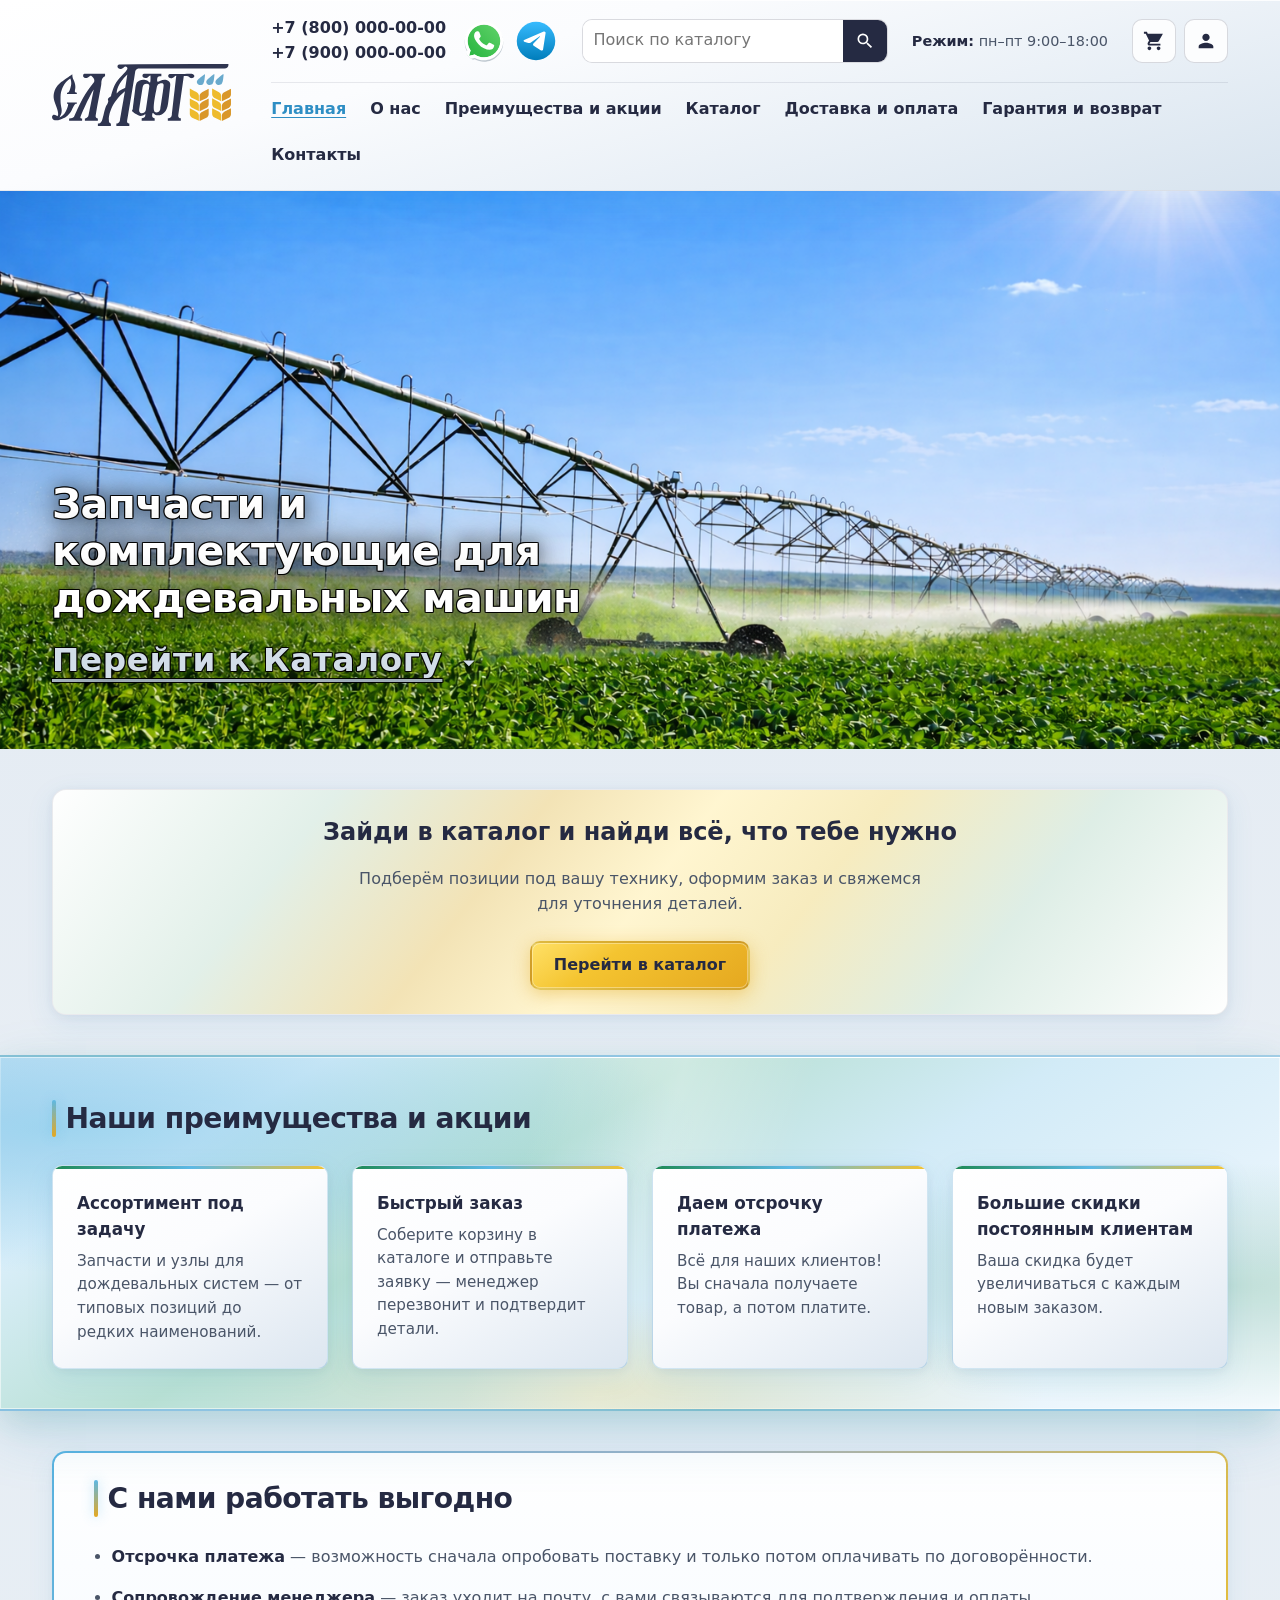
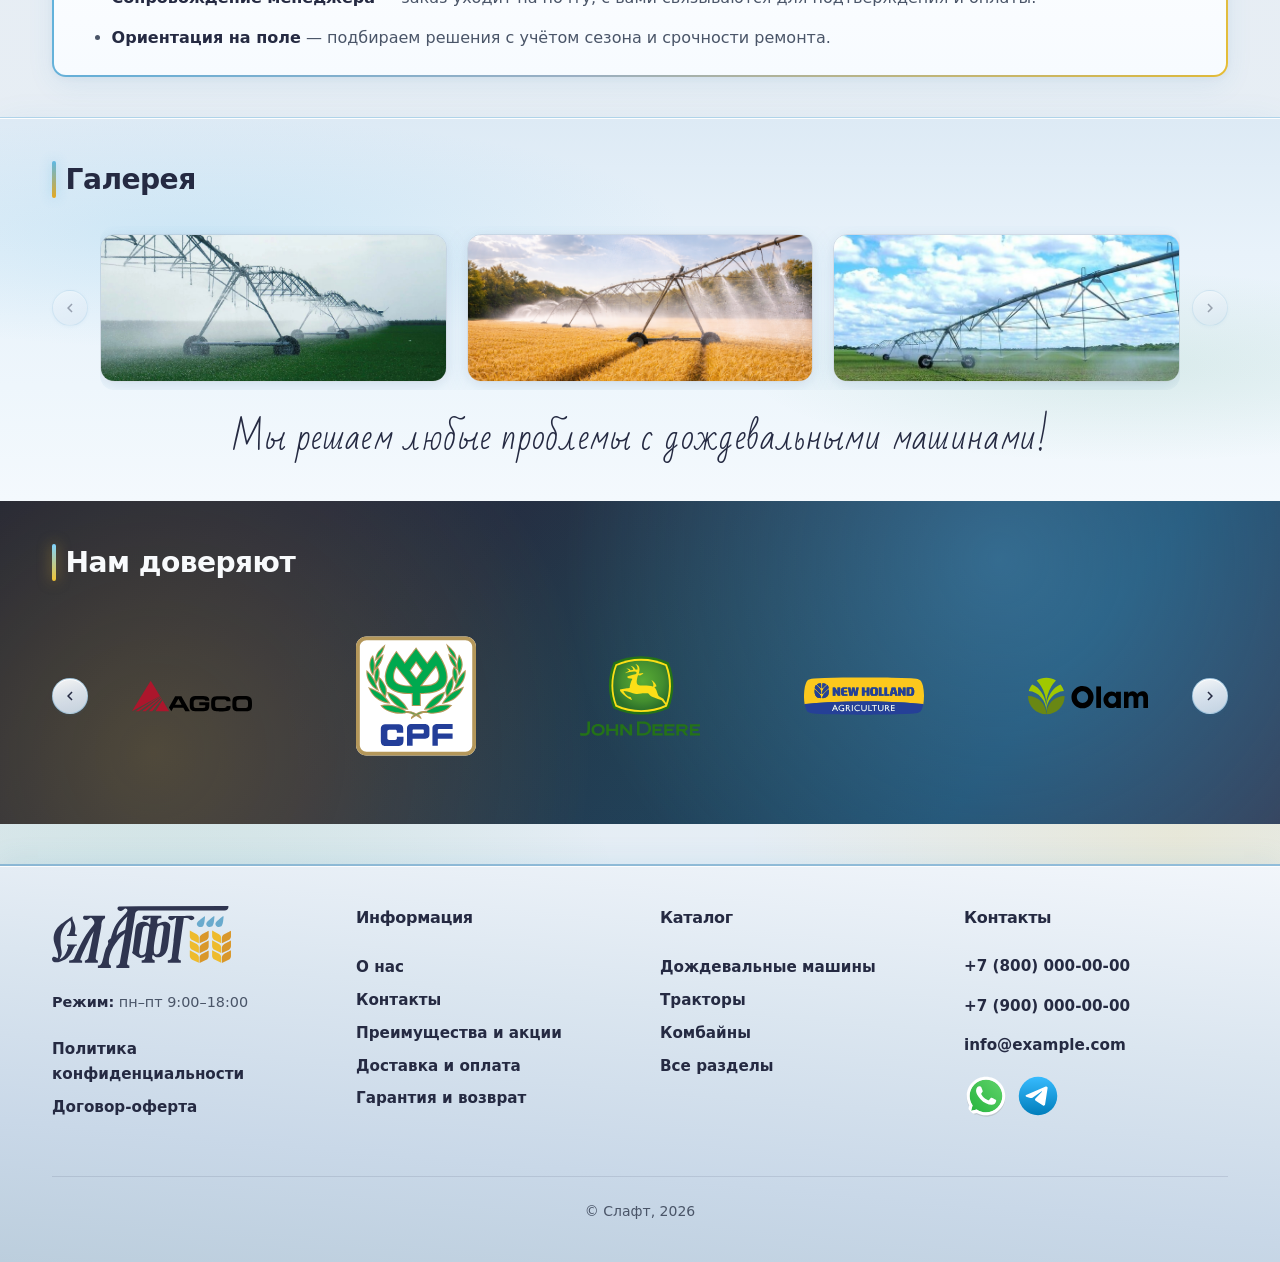
==== commit fa991d90: "Add files via upload" ====
--- a/index.html
+++ b/index.html
@@ -59,9 +59,9 @@
                         <li class="header__nav-item"><a class="header__nav-link header__nav-link--current" href="index.html">Главная</a></li>
                         <li class="header__nav-item"><a class="header__nav-link" href="about.html">О нас</a></li>
                         <li class="header__nav-item"><a class="header__nav-link" href="advantages.html">Преимущества и акции</a></li>
-                        <li class="header__nav-item"><a class="header__nav-link" href="#">Каталог</a></li>
-                        <li class="header__nav-item"><a class="header__nav-link" href="#">Доставка и оплата</a></li>
-                        <li class="header__nav-item"><a class="header__nav-link" href="#">Гарантия и возврат</a></li>
+                        <li class="header__nav-item"><a class="header__nav-link" href="catalog.html">Каталог</a></li>
+                        <li class="header__nav-item"><a class="header__nav-link" href="delivery.html">Доставка и оплата</a></li>
+                        <li class="header__nav-item"><a class="header__nav-link" href="warranty.html">Гарантия и возврат</a></li>
                         <li class="header__nav-item"><a class="header__nav-link" href="contacts.html">Контакты</a></li>
                     </ul>
                 </nav>
@@ -77,7 +77,7 @@
             <div class="layout hero__inner">
                 <div class="hero__content" id="hero-content" aria-hidden="true">
                     <h1 class="hero__title">Запчасти и комплектующие для дождевальных машин</h1>
-                    <a class="hero__catalog-link" href="#catalog-teaser">
+                    <a class="hero__catalog-link" href="catalog.html">
                         Перейти к Каталогу
                         <svg class="hero__catalog-link__chevron" width="1em" height="1em" viewBox="0 0 24 24" aria-hidden="true" focusable="false">
                             <path fill="currentColor" d="M7 10l5 5 5-5H7z"/>
@@ -99,7 +99,7 @@
                     <div class="cta-catalog__inner">
                         <h2 class="cta-catalog__title" id="cta-catalog-title">Зайди в каталог и найди всё, что тебе нужно</h2>
                         <p class="cta-catalog__text">Подберём позиции под вашу технику, оформим заказ и свяжемся для уточнения деталей.</p>
-                        <a class="button button--primary" href="#">Перейти в каталог</a>
+                        <a class="button button--primary" href="catalog.html">Перейти в каталог</a>
                     </div>
                 </div>
             </div>
@@ -238,18 +238,17 @@
                     <li><a class="footer__link" href="about.html">О нас</a></li>
                     <li><a class="footer__link" href="contacts.html">Контакты</a></li>
                     <li><a class="footer__link" href="advantages.html">Преимущества и акции</a></li>
-                    <li><a class="footer__link" href="#">Доставка и оплата</a></li>
-                    <li><a class="footer__link" href="#">Гарантия и возврат</a></li>
+                    <li><a class="footer__link" href="delivery.html">Доставка и оплата</a></li>
+                    <li><a class="footer__link" href="warranty.html">Гарантия и возврат</a></li>
                 </ul>
             </nav>
             <nav class="footer__col footer__col--catalog" aria-labelledby="footer-catalog-title">
-                <a class="footer__col-title footer__col-title--link" id="footer-catalog-title" href="#">Каталог</a>
+                <a class="footer__col-title footer__col-title--link" id="footer-catalog-title" href="catalog.html">Каталог</a>
                 <ul class="footer__list">
-                    <li><a class="footer__link" href="#">Категория 1</a></li>
-                    <li><a class="footer__link" href="#">Категория 2</a></li>
-                    <li><a class="footer__link" href="#">Категория 3</a></li>
-                    <li><a class="footer__link" href="#">Категория 4</a></li>
-                    <li><a class="footer__link" href="#">Категория 5</a></li>
+                    <li><a class="footer__link" href="catalog-irrigation.html">Дождевальные машины</a></li>
+                    <li><a class="footer__link" href="catalog-tractors.html">Тракторы</a></li>
+                    <li><a class="footer__link" href="catalog-combines.html">Комбайны</a></li>
+                    <li><a class="footer__link" href="catalog.html">Все разделы</a></li>
                 </ul>
             </nav>
             <div class="footer__col footer__col--contacts" aria-labelledby="footer-contacts-title">
--- a/css/style.css
+++ b/css/style.css
@@ -746,9 +746,9 @@
     line-height: 1.45;
     letter-spacing: 0.02em;
     font-weight: 700;
-    color: #fff;
+    color: #d2dde8;
     text-decoration: underline;
-    text-decoration-color: rgba(255, 255, 255, 0.88);
+    text-decoration-color: rgba(198, 214, 228, 0.9);
     text-decoration-thickness: max(1px, 0.08em);
     text-underline-offset: 0.24em;
     text-shadow:
@@ -766,13 +766,13 @@
 }
 
 .hero__catalog-link:hover {
-    color: #fff;
-    text-decoration-color: #fff;
+    color: #e6eef6;
+    text-decoration-color: rgba(220, 232, 242, 0.98);
     opacity: 0.96;
 }
 
 .hero__catalog-link:focus-visible {
-    outline: 2px solid rgba(255, 255, 255, 0.95);
+    outline: 2px solid rgba(200, 218, 235, 0.95);
     outline-offset: 4px;
     border-radius: 4px;
 }
@@ -960,6 +960,17 @@
     .grid-cards--2 {
         grid-template-columns: repeat(3, 1fr);
     }
+
+    /* Три колонки для сетки категорий каталога (перебивает 4 колонки у .grid-cards) */
+    .grid-cards.grid-cards--3 {
+        grid-template-columns: repeat(3, 1fr);
+    }
+}
+
+@media (min-width: 900px) and (max-width: 959px) {
+    .grid-cards.grid-cards--3 {
+        grid-template-columns: repeat(3, 1fr);
+    }
 }
 
 .card {
@@ -1868,6 +1879,136 @@
     border: 0;
 }
 
+/* --- Страницы «Доставка и оплата», «Гарантия и возврат» --- */
+.legal-page__intro {
+    padding-block: var(--space-md) 0;
+}
+
+.legal-page__page-title {
+    margin-bottom: var(--space-sm);
+}
+
+.legal-page__section.section {
+    padding-top: var(--space-md);
+}
+
+.legal-page__prose {
+    /* max-width: 52rem; */
+    margin: 0 auto;
+}
+
+.legal-page__prose--tab {
+    margin-top: var(--space-md);
+}
+
+.legal-page__prose--tab > .legal-page__h3:first-child {
+    margin-top: 0;
+}
+
+.legal-page__h2 {
+    margin: 0 0 var(--space-sm);
+    font-size: clamp(1.2rem, 2.2vw, 1.55rem);
+    font-weight: 800;
+    letter-spacing: -0.02em;
+    color: var(--color-steel-dark);
+}
+
+.legal-page__h3 {
+    margin: var(--space-md) 0 var(--space-xs);
+    font-size: 1.08rem;
+    font-weight: 800;
+    color: var(--color-steel-dark);
+}
+
+.legal-page__prose > .legal-page__h2:first-child + p,
+.legal-page__prose > p {
+    margin: 0 0 var(--space-sm);
+    font-size: 1.02rem;
+    line-height: 1.62;
+    color: var(--color-text);
+}
+
+.legal-page__list {
+    margin: 0 0 var(--space-md);
+    padding-left: 1.25rem;
+    font-size: 1.02rem;
+    line-height: 1.58;
+    color: var(--color-text);
+}
+
+.legal-page__list li {
+    margin-bottom: 0.45rem;
+}
+
+.legal-page__list li:last-child {
+    margin-bottom: 0;
+}
+
+.legal-page__inline-link {
+    color: var(--color-sky-deep);
+    font-weight: 600;
+    text-decoration-thickness: 1px;
+    text-underline-offset: 0.12em;
+}
+
+.legal-page__inline-link:hover {
+    color: var(--color-steel-dark);
+}
+
+.legal-page__note {
+    margin: 0;
+    padding: var(--space-md) var(--space-md) var(--space-md) var(--space-lg);
+    border-left: 4px solid var(--color-gold);
+    border-radius: 0 var(--radius) var(--radius) 0;
+    background: linear-gradient(120deg, rgba(244, 196, 48, 0.12) 0%, rgba(92, 184, 229, 0.08) 100%);
+    box-shadow: var(--shadow-card);
+}
+
+.legal-page__note p {
+    margin: 0;
+    font-size: 0.98rem;
+    line-height: 1.58;
+    color: var(--color-text-muted);
+}
+
+.legal-page__table-wrap {
+    margin-top: var(--space-md);
+    overflow-x: auto;
+    border-radius: var(--radius);
+    border: 1px solid rgba(46, 142, 196, 0.2);
+    box-shadow: var(--shadow-card);
+}
+
+.legal-page__table {
+    width: 100%;
+    min-width: 36rem;
+    border-collapse: collapse;
+    font-size: 0.92rem;
+    background: #fff;
+}
+
+.legal-page__table th,
+.legal-page__table td {
+    padding: 0.65rem 0.85rem;
+    text-align: left;
+    vertical-align: top;
+    border-bottom: 1px solid rgba(47, 53, 80, 0.1);
+}
+
+.legal-page__table th {
+    font-weight: 800;
+    color: var(--color-steel-dark);
+    background: linear-gradient(180deg, var(--color-metal-3) 0%, #eef4fb 100%);
+}
+
+.legal-page__table tbody tr:last-child td {
+    border-bottom: 0;
+}
+
+.legal-page__audience-tabs {
+    margin-top: var(--space-sm);
+}
+
 /* Модальное окно «Задать вопрос» (страница контактов) */
 .question-modal[hidden] {
     display: none !important;
@@ -2083,6 +2224,45 @@
     margin-bottom: var(--space-sm);
 }
 
+/* Полоса-фон за блоком «Работать с нами» (CTA), в духе преимуществ на главной */
+.about-page__cta-band.section {
+    position: relative;
+    padding-block: var(--space-xl);
+    background: linear-gradient(
+        148deg,
+        #c8e4f5 0%,
+        #d9eef9 18%,
+        #b8e0d4 38%,
+        #d2ebf7 58%,
+        #e8f4fc 82%,
+        #f4fafd 100%
+    );
+    border-block: 2px solid rgba(46, 142, 196, 0.42);
+    box-shadow:
+        inset 0 1px 0 rgba(255, 255, 255, 0.98),
+        inset 0 0 0 1px rgba(255, 255, 255, 0.55),
+        0 18px 48px rgba(46, 142, 196, 0.16),
+        0 8px 24px rgba(31, 138, 85, 0.1);
+}
+
+.about-page__cta-band.section::before {
+    content: "";
+    position: absolute;
+    inset: 0;
+    pointer-events: none;
+    background:
+        radial-gradient(ellipse 88% 72% at 6% 22%, rgba(92, 184, 229, 0.4), transparent 54%),
+        radial-gradient(ellipse 78% 68% at 94% 68%, rgba(31, 138, 85, 0.2), transparent 50%),
+        radial-gradient(ellipse 62% 48% at 48% 8%, rgba(244, 196, 48, 0.2), transparent 52%),
+        linear-gradient(105deg, transparent 38%, rgba(255, 255, 255, 0.32) 50%, transparent 62%);
+    opacity: 0.92;
+}
+
+.about-page__cta-band .layout {
+    position: relative;
+    z-index: 1;
+}
+
 .about-page__section.section {
     padding-top: var(--space-md);
 }
@@ -2500,3 +2680,199 @@
         0 0 0 1px rgba(255, 255, 255, 0.2) inset;
 }
 
+/* --- Каталог (магазин) --- */
+.catalog-page__intro,
+.catalog-branch__intro {
+    padding-block: var(--space-md) 0;
+}
+
+.catalog-page__page-title,
+.catalog-branch__page-title {
+    margin-bottom: var(--space-sm);
+}
+
+.catalog-page__intro-text {
+    margin: 0 0 var(--space-md);
+    max-width: 40rem;
+    font-size: 1.05rem;
+    line-height: 1.6;
+    color: var(--color-text);
+}
+
+.catalog-hub {
+    margin: 0;
+    padding: 0;
+    list-style: none;
+    display: grid;
+    gap: var(--space-xl);
+    grid-template-columns: 1fr;
+}
+
+.catalog-hub__block {
+    margin: 0;
+    padding: 0;
+}
+
+.catalog-hub__title {
+    margin: 0 0 var(--space-md);
+    font-size: clamp(1.15rem, 2.2vw, 1.45rem);
+    font-weight: 800;
+    letter-spacing: -0.02em;
+    color: var(--color-steel-dark);
+    text-align: center;
+}
+
+.catalog-hub__link {
+    display: block;
+    margin: 0;
+    border-radius: var(--radius-lg);
+    overflow: hidden;
+    aspect-ratio: 2.35 / 1;
+    border: 1px solid rgba(46, 142, 196, 0.28);
+    box-shadow: var(--shadow-card), inset 0 1px 0 rgba(255, 255, 255, 0.9);
+    background: linear-gradient(160deg, #fff 0%, var(--color-metal-3) 50%, #e8f0f8 100%);
+    text-decoration: none;
+    color: inherit;
+    transition:
+        transform var(--transition),
+        box-shadow var(--transition),
+        border-color var(--transition);
+}
+
+.catalog-hub__link:hover {
+    transform: translateY(-3px);
+    border-color: rgba(46, 142, 196, 0.5);
+    box-shadow:
+        0 14px 40px rgba(46, 142, 196, 0.22),
+        0 4px 14px rgba(47, 53, 80, 0.08),
+        inset 0 1px 0 rgba(255, 255, 255, 0.95);
+}
+
+@media (prefers-reduced-motion: reduce) {
+    .catalog-hub__link:hover {
+        transform: none;
+    }
+}
+
+.catalog-hub__img {
+    display: block;
+    width: 100%;
+    height: 100%;
+    object-fit: cover;
+    object-position: center;
+}
+
+.catalog-breadcrumb {
+    margin: 0 0 var(--space-md);
+}
+
+.catalog-breadcrumb__list {
+    display: flex;
+    flex-wrap: wrap;
+    gap: 0.35rem 0.5rem;
+    align-items: center;
+    margin: 0;
+    padding: 0;
+    list-style: none;
+    font-size: 0.9rem;
+    color: var(--color-text-muted);
+}
+
+.catalog-breadcrumb__list li {
+    display: inline-flex;
+    align-items: center;
+    gap: 0.5rem;
+}
+
+.catalog-breadcrumb__list li:not(:last-child)::after {
+    content: "›";
+    font-weight: 700;
+    color: var(--color-metal-2);
+    text-decoration: none;
+    pointer-events: none;
+}
+
+.catalog-breadcrumb__list a {
+    font-weight: 600;
+    color: var(--color-sky-deep);
+}
+
+.catalog-branch__section.section {
+    padding-top: var(--space-md);
+}
+
+.catalog-cat-card {
+    margin: 0;
+    width: 100%;
+    align-self: start;
+}
+
+.catalog-cat-card__link {
+    display: flex;
+    flex-direction: column;
+    justify-content: center;
+    align-items: center;
+    text-align: center;
+    box-sizing: border-box;
+    width: 100%;
+    aspect-ratio: 1;
+    padding: var(--space-md);
+    border-radius: var(--radius);
+    text-decoration: none;
+    color: inherit;
+    position: relative;
+    overflow: hidden;
+    background: linear-gradient(150deg, #fff 0%, var(--color-metal-3) 45%, #dce6f0 100%);
+    border: 1px solid rgba(46, 142, 196, 0.22);
+    box-shadow: var(--shadow-card), inset 0 1px 0 rgba(255, 255, 255, 0.95);
+    transition:
+        transform var(--transition),
+        box-shadow var(--transition),
+        border-color var(--transition);
+}
+
+.catalog-cat-card__link::before {
+    content: "";
+    position: absolute;
+    top: 0;
+    left: 0;
+    right: 0;
+    height: 3px;
+    background: linear-gradient(90deg, var(--color-field), var(--color-sky), var(--color-gold));
+    border-radius: var(--radius) var(--radius) 0 0;
+}
+
+.catalog-cat-card__link:hover {
+    transform: translateY(-2px);
+    border-color: rgba(46, 142, 196, 0.45);
+    box-shadow:
+        0 12px 32px rgba(46, 142, 196, 0.18),
+        0 2px 8px rgba(47, 53, 80, 0.06),
+        inset 0 1px 0 rgba(255, 255, 255, 0.95);
+}
+
+@media (prefers-reduced-motion: reduce) {
+    .catalog-cat-card__link:hover {
+        transform: none;
+    }
+}
+
+.catalog-cat-card__name {
+    position: relative;
+    z-index: 1;
+    margin: 0 0 0.25rem;
+    font-size: 1.08rem;
+    font-weight: 800;
+    color: var(--color-steel-dark);
+    letter-spacing: -0.02em;
+}
+
+.catalog-cat-card__hint {
+    position: relative;
+    z-index: 1;
+    margin: 0;
+    font-size: 0.85rem;
+    font-weight: 600;
+    color: var(--color-sky-deep);
+}
+
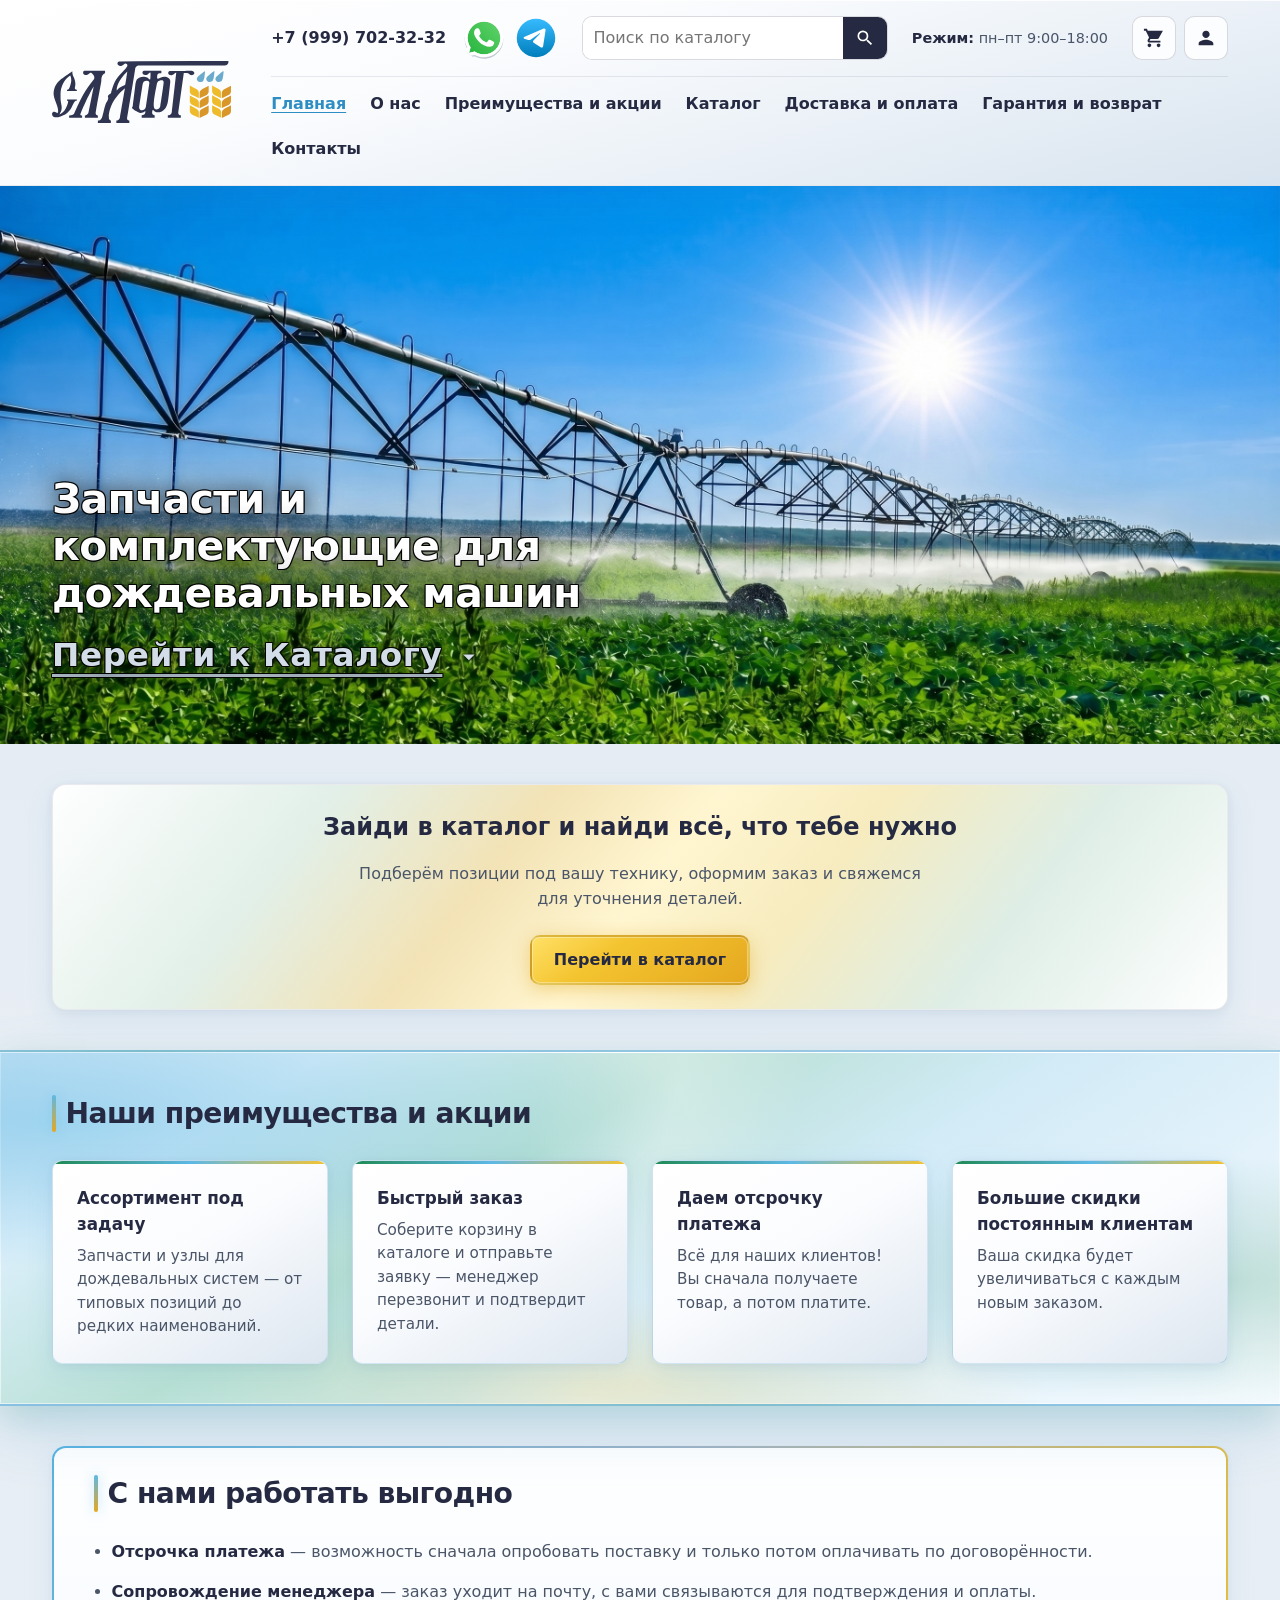
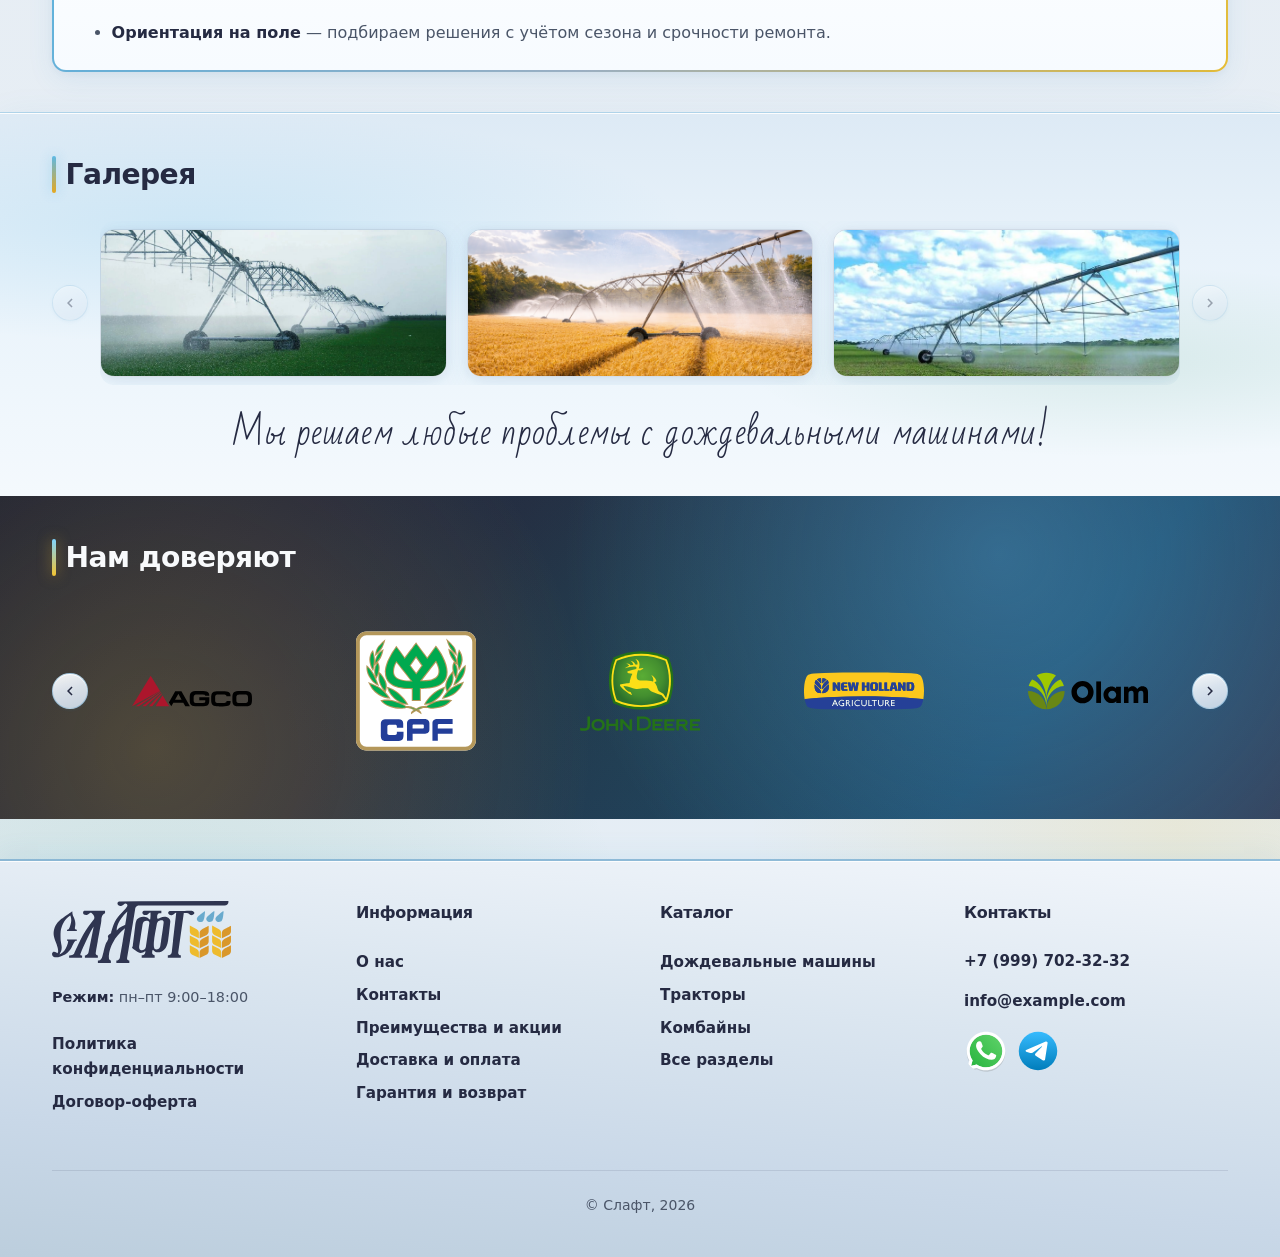
==== commit cc6a9a34: "Add files via upload" ====
--- a/index.html
+++ b/index.html
@@ -1,4 +1,4 @@
-<!DOCTYPE html>
+﻿<!DOCTYPE html>
 <html class="page-main" lang="ru">
 <head>
     <meta charset="UTF-8">
@@ -26,8 +26,7 @@
             <div class="header__panel" id="header-panel">
                 <div class="header__contacts">
                     <div class="header__phone">
-                        <a class="header__phone-number" href="tel:+78000000000">+7 (800) 000-00-00</a>
-                        <a class="header__phone-number" href="tel:+79000000000">+7 (900) 000-00-00</a>
+                        <a class="header__phone-number" href="tel:+79997023232">+7 (999) 702-32-32</a>
                     </div>
                     <div class="header__social">
                         <a class="header__social-link" href="#" aria-label="Написать в WhatsApp">
@@ -72,7 +71,7 @@
     <main class="page-main__content">
         <section class="hero" aria-label="Главный баннер">
             <div class="hero__media">
-                <img class="hero__img" src="./img/new-main-hero-bg.png" width="1920" height="1080" alt="Дождевальная техника на поле" fetchpriority="high" decoding="async">
+                <img class="hero__img" src="./img/new-main-hero-bg-last.jpg" width="1920" height="1080" alt="Дождевальная техника на поле" fetchpriority="high" decoding="async">
             </div>
             <div class="layout hero__inner">
                 <div class="hero__content" id="hero-content" aria-hidden="true">
@@ -253,8 +252,7 @@
             </nav>
             <div class="footer__col footer__col--contacts" aria-labelledby="footer-contacts-title">
                 <p class="footer__col-title" id="footer-contacts-title">Контакты</p>
-                <a class="footer__link footer__link--phone" href="tel:+78000000000">+7 (800) 000-00-00</a>
-                <a class="footer__link footer__link--phone" href="tel:+79000000000">+7 (900) 000-00-00</a>
+                <a class="footer__link footer__link--phone" href="tel:+79997023232">+7 (999) 702-32-32</a>
                 <a class="footer__link footer__link--mail" href="mailto:info@example.com">info@example.com</a>
                 <div class="footer__social">
                     <a class="footer__social-link" href="#" aria-label="Написать в WhatsApp">
--- a/css/style.css
+++ b/css/style.css
@@ -2876,3 +2876,827 @@
     color: var(--color-sky-deep);
 }
 
+/* ==========================================================================
+   PRODUCT PAGE
+   ========================================================================== */
+
+/* Keyframes */
+
+@keyframes productGalleryPulse {
+    0%, 100% {
+        box-shadow:
+            0 0 0 0 rgba(92, 184, 229, 0),
+            0 0 0 0 rgba(244, 196, 48, 0),
+            var(--shadow-card);
+    }
+    50% {
+        box-shadow:
+            0 0 0 3px rgba(92, 184, 229, 0.35),
+            0 0 32px rgba(92, 184, 229, 0.18),
+            var(--shadow-card);
+    }
+}
+
+@keyframes productBorderShimmer {
+    0%   { background-position: 0% 50%; }
+    50%  { background-position: 100% 50%; }
+    100% { background-position: 0% 50%; }
+}
+
+@keyframes productFadeUp {
+    from { opacity: 0; transform: translateY(18px); }
+    to   { opacity: 1; transform: translateY(0); }
+}
+
+@keyframes productPriceGlow {
+    0%, 100% { text-shadow: none; }
+    50%       { text-shadow: 0 0 24px rgba(244, 196, 48, 0.45); }
+}
+
+@keyframes consultPulse {
+    0%, 100% { box-shadow: 0 0 0 0 rgba(92, 184, 229, 0); }
+    60%       { box-shadow: 0 0 0 5px rgba(92, 184, 229, 0.14); }
+}
+
+/* Page layout */
+
+.product-page {
+    position: relative;
+    overflow: hidden;
+    padding-block: var(--space-lg);
+}
+
+/* Декоративные фоновые пятна */
+
+.product-page__glow {
+    position: absolute;
+    border-radius: 50%;
+    pointer-events: none;
+    z-index: 0;
+    filter: blur(72px);
+}
+
+.product-page__glow--1 {
+    width: 600px;
+    height: 400px;
+    top: -80px;
+    right: -120px;
+    background: radial-gradient(ellipse at center, rgba(92, 184, 229, 0.22) 0%, transparent 70%);
+}
+
+.product-page__glow--2 {
+    width: 500px;
+    height: 350px;
+    bottom: 0;
+    left: -100px;
+    background: radial-gradient(ellipse at center, rgba(31, 138, 85, 0.15) 0%, transparent 70%);
+}
+
+.product-page > .layout {
+    position: relative;
+    z-index: 1;
+}
+
+/* Breadcrumb */
+
+.breadcrumb {
+    margin-bottom: var(--space-md);
+}
+
+.breadcrumb__list {
+    display: flex;
+    flex-wrap: wrap;
+    align-items: center;
+    gap: 0.25rem 0.35rem;
+    list-style: none;
+    margin: 0;
+    padding: 0;
+    font-size: 0.82rem;
+    color: var(--color-text-muted);
+}
+
+.breadcrumb__item {
+    display: flex;
+    align-items: center;
+    gap: 0.35rem;
+}
+
+.breadcrumb__item:not(:last-child)::after {
+    content: "—";
+    opacity: 0.4;
+    font-size: 0.75rem;
+}
+
+.breadcrumb__link {
+    color: var(--color-text-muted);
+    text-decoration: none;
+    transition: color var(--transition);
+}
+
+.breadcrumb__link:hover {
+    color: var(--color-sky-deep);
+}
+
+.breadcrumb__item--current {
+    color: var(--color-steel-dark);
+    font-weight: 600;
+    max-width: 28ch;
+    white-space: nowrap;
+    overflow: hidden;
+    text-overflow: ellipsis;
+}
+
+/* Product title */
+
+.product-page__title {
+    margin: 0 0 var(--space-sm);
+    font-size: clamp(1.35rem, 2.6vw, 2rem);
+    font-weight: 800;
+    color: var(--color-steel-dark);
+    letter-spacing: -0.02em;
+    line-height: 1.25;
+}
+
+/* Actions row */
+
+.product-actions {
+    display: flex;
+    flex-wrap: wrap;
+    align-items: center;
+    justify-content: space-between;
+    gap: var(--space-sm);
+    margin-bottom: var(--space-sm);
+}
+
+.product-actions__left {
+    display: flex;
+    align-items: center;
+    gap: var(--space-xs);
+}
+
+.product-actions__right {
+    display: flex;
+    align-items: center;
+    gap: var(--space-md);
+}
+
+.product-actions__btn {
+    display: inline-flex;
+    align-items: center;
+    gap: 0.4rem;
+    padding: 0.45rem 0.9rem;
+    font: inherit;
+    font-size: 0.82rem;
+    font-weight: 600;
+    color: var(--color-text-muted);
+    background: rgba(255, 255, 255, 0.75);
+    border: 1px solid rgba(47, 53, 80, 0.16);
+    border-radius: var(--radius);
+    cursor: pointer;
+    transition: background var(--transition), border-color var(--transition), color var(--transition);
+}
+
+.product-actions__btn:hover {
+    background: #fff;
+    border-color: var(--color-sky);
+    color: var(--color-steel-dark);
+}
+
+.product-actions__article {
+    margin: 0;
+    font-size: 0.82rem;
+    color: var(--color-text-muted);
+}
+
+.product-actions__article strong {
+    color: var(--color-steel-dark);
+}
+
+/* Rating stars */
+
+.product-rating {
+    display: flex;
+    align-items: center;
+    gap: 0.15rem;
+}
+
+.product-rating__star {
+    font-size: 1.1rem;
+    line-height: 1;
+}
+
+.product-rating__star--empty {
+    color: var(--color-metal-2);
+}
+
+.product-rating__star--filled {
+    color: var(--color-gold);
+}
+
+.product-rating--sm .product-rating__star {
+    font-size: 1rem;
+}
+
+/* Divider */
+
+.product-page__divider {
+    border: 0;
+    border-top: 1px solid rgba(47, 53, 80, 0.1);
+    margin: 0 0 var(--space-md);
+}
+
+/* Product body: image (large) | combined aside */
+
+.product-body {
+    display: grid;
+    grid-template-columns: 1fr;
+    gap: var(--space-md);
+    margin-bottom: var(--space-lg);
+}
+
+.product-body > * {
+    animation: productFadeUp 0.5s ease both;
+}
+
+.product-body > *:nth-child(2) {
+    animation-delay: 0.1s;
+}
+
+@media (prefers-reduced-motion: reduce) {
+    .product-body > * {
+        animation: none;
+    }
+}
+
+@media (min-width: 768px) {
+    .product-body {
+        grid-template-columns: 1.4fr 1fr;
+        align-items: start;
+    }
+}
+
+/* Combined right panel */
+
+.product-aside {
+    display: flex;
+    flex-direction: column;
+    gap: var(--space-sm);
+}
+
+/* Gallery */
+
+.product-gallery__frame {
+    position: relative;
+    border-radius: calc(var(--radius-lg) + 2px);
+    padding: 2px;
+    background: linear-gradient(135deg, var(--color-sky), var(--color-gold-deep), var(--color-sky));
+    background-size: 300% 300%;
+    animation: productBorderShimmer 5s ease-in-out infinite;
+}
+
+.product-gallery__main {
+    background: var(--color-bg-card);
+    border-radius: var(--radius-lg);
+    overflow: hidden;
+    display: flex;
+    align-items: center;
+    justify-content: center;
+    min-height: 360px;
+    padding: var(--space-md);
+    animation: productGalleryPulse 4s ease-in-out infinite;
+}
+
+.product-gallery__img {
+    max-height: 440px;
+    width: auto;
+    max-width: 100%;
+    object-fit: contain;
+    margin-inline: auto;
+    transition: transform 0.35s ease;
+}
+
+.product-gallery__main:hover .product-gallery__img {
+    transform: scale(1.03);
+}
+
+/* Brief characteristics */
+
+.product-brief {
+    padding: var(--space-md);
+    background: rgba(255, 255, 255, 0.72);
+    border-radius: var(--radius-lg);
+    border: 1px solid rgba(47, 53, 80, 0.08);
+    box-shadow: var(--shadow-soft);
+}
+
+.product-brief__title {
+    margin: 0 0 var(--space-sm);
+    font-size: 1rem;
+    font-weight: 700;
+    color: var(--color-steel-dark);
+}
+
+.product-brief__list {
+    margin: 0;
+    padding: 0;
+    display: flex;
+    flex-direction: column;
+    gap: 0.6rem;
+}
+
+.product-brief__row {
+    display: flex;
+    align-items: baseline;
+    justify-content: space-between;
+    gap: var(--space-sm);
+    padding-bottom: 0.6rem;
+    border-bottom: 1px solid rgba(47, 53, 80, 0.07);
+}
+
+.product-brief__row:last-child {
+    padding-bottom: 0;
+    border-bottom: 0;
+}
+
+.product-brief__term {
+    font-size: 0.88rem;
+    color: var(--color-text-muted);
+    flex-shrink: 0;
+}
+
+.product-brief__value {
+    margin: 0;
+    font-size: 0.9rem;
+    font-weight: 700;
+    color: var(--color-steel-dark);
+    text-align: right;
+}
+
+/* Purchase block */
+
+.product-purchase {
+    position: relative;
+    background: var(--color-bg-card);
+    border-radius: var(--radius-lg);
+    border: 1px solid rgba(47, 53, 80, 0.1);
+    box-shadow: var(--shadow-card);
+    padding: var(--space-md);
+    display: flex;
+    flex-direction: column;
+    gap: var(--space-sm);
+    overflow: hidden;
+}
+
+.product-purchase::before {
+    content: '';
+    position: absolute;
+    top: 0;
+    left: 0;
+    right: 0;
+    height: 3px;
+    background: linear-gradient(90deg, var(--color-sky), var(--color-gold-deep));
+    background-size: 200% 100%;
+    animation: productBorderShimmer 3s ease-in-out infinite;
+}
+
+.product-purchase__price {
+    margin: 0;
+    font-size: clamp(1.5rem, 3vw, 2rem);
+    font-weight: 900;
+    color: var(--color-steel-dark);
+    letter-spacing: -0.02em;
+    line-height: 1.1;
+    animation: productPriceGlow 4s ease-in-out infinite;
+}
+
+.product-purchase__currency {
+    font-size: 0.65em;
+    font-weight: 700;
+}
+
+.product-purchase__availability {
+    display: flex;
+    align-items: center;
+    gap: 0.4rem;
+    margin: 0;
+    font-size: 0.9rem;
+    font-weight: 600;
+}
+
+.product-purchase__availability--in-stock {
+    color: var(--color-field);
+}
+
+.product-purchase__dot {
+    display: inline-block;
+    width: 8px;
+    height: 8px;
+    border-radius: 50%;
+    background: currentColor;
+    flex-shrink: 0;
+}
+
+.product-purchase__controls {
+    display: flex;
+    align-items: center;
+    gap: var(--space-xs);
+    flex-wrap: wrap;
+}
+
+/* Qty stepper */
+
+.product-qty {
+    display: flex;
+    align-items: center;
+    border: 1px solid rgba(47, 53, 80, 0.2);
+    border-radius: var(--radius);
+    overflow: hidden;
+    background: #fff;
+}
+
+.product-qty__btn {
+    display: flex;
+    align-items: center;
+    justify-content: center;
+    width: 38px;
+    height: 38px;
+    font-size: 1.1rem;
+    font-weight: 700;
+    background: transparent;
+    border: 0;
+    color: var(--color-steel-dark);
+    cursor: pointer;
+    transition: background var(--transition);
+    flex-shrink: 0;
+}
+
+.product-qty__btn:hover {
+    background: rgba(92, 184, 229, 0.12);
+}
+
+.product-qty__input {
+    width: 52px;
+    height: 38px;
+    text-align: center;
+    border: 0;
+    border-inline: 1px solid rgba(47, 53, 80, 0.12);
+    font: inherit;
+    font-weight: 700;
+    color: var(--color-steel-dark);
+    background: transparent;
+    -moz-appearance: textfield;
+}
+
+.product-qty__input::-webkit-outer-spin-button,
+.product-qty__input::-webkit-inner-spin-button {
+    -webkit-appearance: none;
+    margin: 0;
+}
+
+.product-purchase__cart-btn {
+    flex: 1;
+    min-width: 120px;
+    white-space: nowrap;
+}
+
+/* Tabs */
+
+.product-tabs {
+    background: rgba(255, 255, 255, 0.82);
+    backdrop-filter: blur(8px);
+    border-radius: var(--radius-lg);
+    border: 1px solid rgba(92, 184, 229, 0.18);
+    box-shadow: var(--shadow-soft), 0 0 0 1px rgba(255, 255, 255, 0.8) inset;
+    overflow: hidden;
+    animation: productFadeUp 0.5s 0.2s ease both;
+}
+
+@media (prefers-reduced-motion: reduce) {
+    .product-tabs {
+        animation: none;
+    }
+}
+
+.product-tabs__nav {
+    display: flex;
+    flex-wrap: wrap;
+    gap: 0;
+    border-bottom: 2px solid rgba(47, 53, 80, 0.08);
+    background: linear-gradient(180deg, rgba(255,255,255,0.95) 0%, rgba(232, 238, 244, 0.6) 100%);
+}
+
+.product-tabs__tab {
+    padding: 0.85rem 1.35rem;
+    font: inherit;
+    font-size: 0.82rem;
+    font-weight: 700;
+    letter-spacing: 0.06em;
+    text-transform: uppercase;
+    color: var(--color-text-muted);
+    background: transparent;
+    border: 0;
+    border-bottom: 2px solid transparent;
+    margin-bottom: -2px;
+    cursor: pointer;
+    transition: color var(--transition), border-color var(--transition), background var(--transition);
+}
+
+.product-tabs__tab:hover {
+    color: var(--color-steel-dark);
+    background: rgba(92, 184, 229, 0.06);
+}
+
+.product-tabs__tab--active {
+    color: var(--color-sky-deep);
+    border-bottom-color: transparent;
+    background: transparent;
+    position: relative;
+}
+
+.product-tabs__tab--active::after {
+    content: '';
+    position: absolute;
+    bottom: -2px;
+    left: 0;
+    right: 0;
+    height: 2px;
+    background: linear-gradient(90deg, var(--color-sky), var(--color-gold-deep));
+    border-radius: 2px 2px 0 0;
+}
+
+.product-tabs__panel {
+    /* visible by default */
+}
+
+.product-tabs__panel--hidden {
+    display: none;
+}
+
+.product-tabs__inner {
+    display: grid;
+    grid-template-columns: 1fr;
+    gap: var(--space-md);
+    padding: var(--space-md);
+}
+
+@media (min-width: 1024px) {
+    .product-tabs__inner {
+        grid-template-columns: 1fr 260px;
+        align-items: start;
+    }
+}
+
+/* Specs table */
+
+.product-specs__group {
+    margin-bottom: var(--space-md);
+}
+
+.product-specs__group:last-child {
+    margin-bottom: 0;
+}
+
+.product-specs__group-title {
+    margin: 0 0 var(--space-sm);
+    font-size: 1rem;
+    font-weight: 800;
+    color: var(--color-steel-dark);
+}
+
+.product-specs__table {
+    margin: 0;
+    padding: 0;
+    display: flex;
+    flex-direction: column;
+    gap: 0;
+    border: 1px solid rgba(47, 53, 80, 0.08);
+    border-radius: var(--radius);
+    overflow: hidden;
+    background: var(--color-bg-card);
+}
+
+.product-specs__row {
+    display: flex;
+    align-items: baseline;
+    gap: var(--space-sm);
+    padding: 0.6rem var(--space-sm);
+    border-bottom: 1px solid rgba(47, 53, 80, 0.06);
+}
+
+.product-specs__row:last-child {
+    border-bottom: 0;
+}
+
+.product-specs__row:nth-child(even) {
+    background: rgba(232, 238, 244, 0.4);
+}
+
+.product-specs__term {
+    flex: 1;
+    font-size: 0.88rem;
+    color: var(--color-sky-deep);
+    min-width: 0;
+}
+
+.product-specs__term::after {
+    content: "";
+    display: inline-block;
+    width: 100%;
+    height: 1px;
+    vertical-align: middle;
+    border-bottom: 1px dashed rgba(47, 53, 80, 0.18);
+    margin-left: 0.25rem;
+}
+
+.product-specs__value {
+    margin: 0;
+    font-size: 0.9rem;
+    font-weight: 700;
+    color: var(--color-steel-dark);
+    white-space: nowrap;
+    flex-shrink: 0;
+}
+
+.product-specs__value--accent {
+    color: var(--color-sky-deep);
+}
+
+/* Description */
+
+.product-description {
+    font-size: 0.95rem;
+    line-height: 1.7;
+    color: var(--color-text);
+}
+
+.product-description p {
+    margin: 0 0 var(--space-sm);
+}
+
+.product-description p:last-child {
+    margin-bottom: 0;
+}
+
+.product-description h3 {
+    margin: var(--space-sm) 0 var(--space-xs);
+    font-size: 1.05rem;
+    font-weight: 800;
+    color: var(--color-steel-dark);
+}
+
+.product-description__list {
+    margin: 0 0 var(--space-sm);
+    padding-left: 1.5rem;
+    display: flex;
+    flex-direction: column;
+    gap: 0.5rem;
+}
+
+.product-description__list li {
+    font-size: 0.95rem;
+    line-height: 1.6;
+}
+
+/* Reviews */
+
+.product-reviews__header {
+    display: flex;
+    flex-wrap: wrap;
+    align-items: center;
+    justify-content: space-between;
+    gap: var(--space-sm);
+    margin-bottom: var(--space-sm);
+}
+
+.product-reviews__title {
+    margin: 0;
+    font-size: 1.15rem;
+    font-weight: 800;
+    color: var(--color-steel-dark);
+}
+
+.product-reviews__meta {
+    display: flex;
+    align-items: center;
+    gap: var(--space-sm);
+    flex-wrap: wrap;
+}
+
+.product-reviews__rating-label {
+    font-size: 0.85rem;
+    color: var(--color-text-muted);
+    font-weight: 600;
+    margin-left: 0.3rem;
+}
+
+.product-reviews__add-btn {
+    font-size: 0.82rem;
+    padding: 0.45rem 1rem;
+}
+
+.product-reviews__empty {
+    background: var(--color-bg-card);
+    border: 1px solid rgba(47, 53, 80, 0.08);
+    border-radius: var(--radius);
+    padding: var(--space-md) var(--space-lg);
+    color: var(--color-text-muted);
+    font-size: 0.9rem;
+    line-height: 1.6;
+}
+
+/* Delivery tab */
+
+.product-delivery__title {
+    margin: 0 0 var(--space-sm);
+    font-size: 1.2rem;
+    font-weight: 800;
+    color: var(--color-steel-dark);
+}
+
+.product-delivery__subtitle {
+    margin: var(--space-sm) 0 0.4rem;
+    font-size: 1rem;
+    font-weight: 700;
+    color: var(--color-steel-dark);
+}
+
+.product-delivery p {
+    margin: 0 0 0.6rem;
+    font-size: 0.93rem;
+    line-height: 1.65;
+    color: var(--color-text-muted);
+}
+
+.product-delivery a {
+    color: var(--color-sky-deep);
+}
+
+/* Consultation sidebar widget */
+
+.product-consult {
+    background: linear-gradient(160deg, #fff 0%, rgba(232, 238, 244, 0.6) 100%);
+    border: 1px solid rgba(92, 184, 229, 0.28);
+    border-radius: var(--radius-lg);
+    box-shadow: var(--shadow-soft);
+    padding: var(--space-md);
+    display: flex;
+    flex-direction: column;
+    align-items: center;
+    text-align: center;
+    gap: 0.5rem;
+    animation: consultPulse 3.5s ease-in-out infinite;
+    transition: border-color var(--transition), box-shadow var(--transition);
+}
+
+.product-consult:hover {
+    border-color: rgba(92, 184, 229, 0.55);
+    box-shadow: 0 8px 32px rgba(92, 184, 229, 0.18), var(--shadow-soft);
+    animation: none;
+}
+
+.product-consult__icon {
+    display: block;
+    color: var(--color-sky-deep);
+    flex-shrink: 0;
+}
+
+.product-consult__title {
+    margin: 0;
+    font-size: 1rem;
+    font-weight: 800;
+    color: var(--color-steel-dark);
+}
+
+.product-consult__text {
+    margin: 0;
+    font-size: 0.85rem;
+    color: var(--color-text-muted);
+    line-height: 1.5;
+}
+
+.product-consult__divider {
+    border: 0;
+    border-top: 1px solid rgba(47, 53, 80, 0.1);
+    width: 100%;
+    margin: 0.25rem 0;
+}
+
+.product-consult__link {
+    font: inherit;
+    font-size: 0.82rem;
+    font-weight: 700;
+    letter-spacing: 0.06em;
+    text-transform: uppercase;
+    text-decoration: none;
+    color: var(--color-text-muted);
+    background: none;
+    border: 0;
+    padding: 0;
+    cursor: pointer;
+    transition: color var(--transition);
+}
+
+.product-consult__link:hover {
+    color: var(--color-sky-deep);
+}
+
